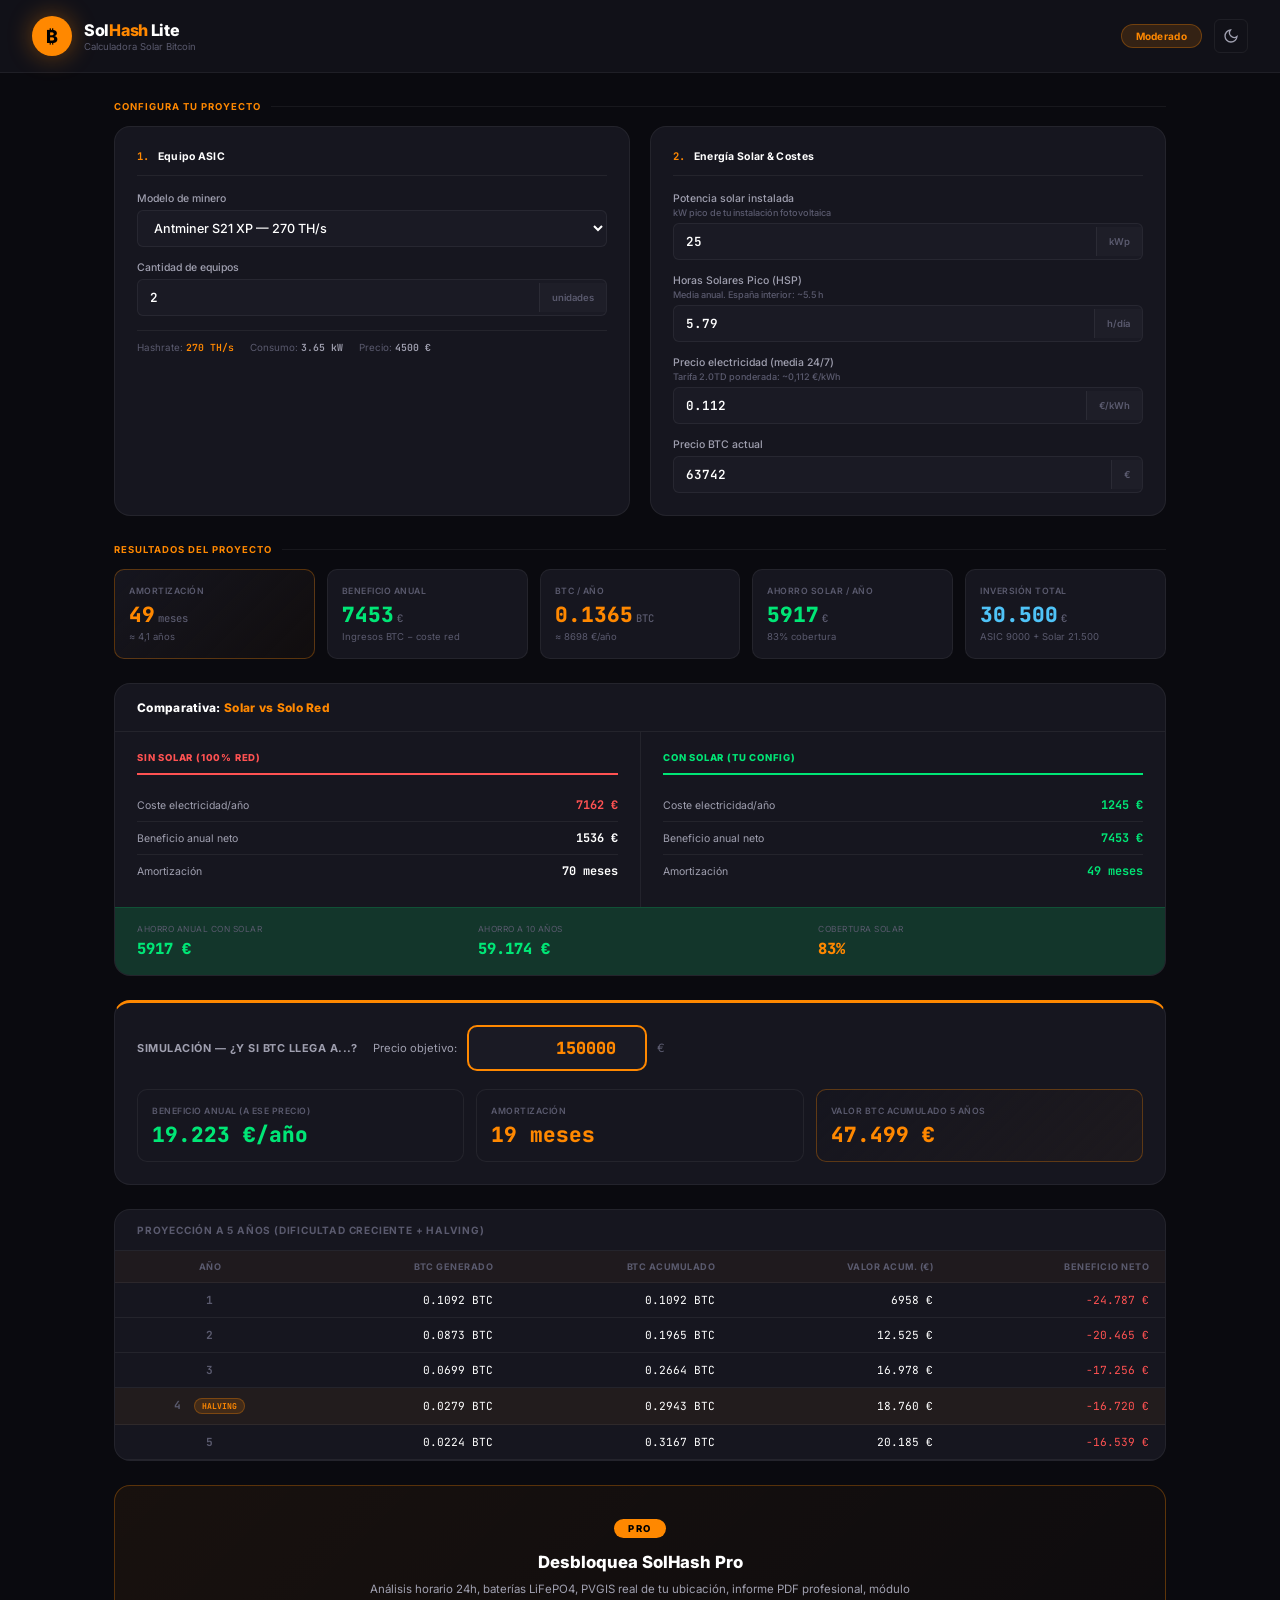
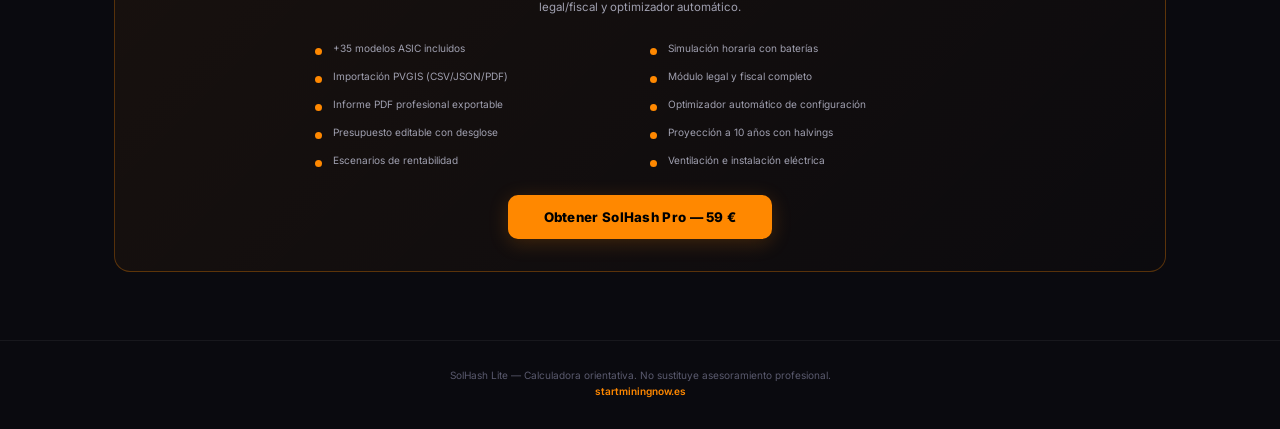
==== index.html @ 790512b9 "SolHash Lite — calculadora gratuita minería Bitcoin + solar 15 modelos ASIC, comparativa solar vs re" ====
<!DOCTYPE html>
<html lang="es" data-theme="dark">
<head>
  <meta charset="UTF-8">
  <meta name="viewport" content="width=device-width, initial-scale=1.0">
  <title>SolHash Lite — Calculadora Solar Minería Bitcoin</title>
  <link rel="preconnect" href="https://fonts.googleapis.com">
  <link rel="preconnect" href="https://fonts.gstatic.com" crossorigin>
  <link href="https://fonts.googleapis.com/css2?family=Inter:wght@300;400;500;600;700;800;900&family=JetBrains+Mono:wght@400;500;600;700&display=swap" rel="stylesheet">
  <style>
    :root {
      --bg-primary: #0a0a0f;
      --bg-secondary: #111118;
      --bg-card: #16161f;
      --bg-card-hover: #1c1c28;
      --bg-input: #1a1a24;
      --border: rgba(255, 255, 255, 0.06);
      --border-hover: rgba(255, 255, 255, 0.12);
      --border-orange: rgba(255, 136, 0, 0.3);
      --text-primary: #ffffff;
      --text-secondary: #a0a0b0;
      --text-muted: #5a5a6e;
      --orange: #ff8800;
      --orange-bright: #ffaa00;
      --orange-glow: rgba(255, 136, 0, 0.15);
      --orange-glow-strong: rgba(255, 136, 0, 0.35);
      --green: #00e676;
      --green-dim: #00c853;
      --green-glow: rgba(0, 230, 118, 0.15);
      --blue: #4fc3f7;
      --blue-glow: rgba(79, 195, 247, 0.15);
      --red: #ff5252;
      --red-glow: rgba(255, 82, 82, 0.15);
      --glass: rgba(22, 22, 31, 0.7);
      --glass-border: rgba(255, 255, 255, 0.08);
      --shadow-sm: 0 2px 8px rgba(0, 0, 0, 0.3);
      --shadow-md: 0 4px 16px rgba(0, 0, 0, 0.4);
      --shadow-orange: 0 4px 20px rgba(255, 136, 0, 0.2);
      --radius-sm: 6px;
      --radius-md: 10px;
      --radius-lg: 16px;
      --font-main: 'Inter', -apple-system, BlinkMacSystemFont, sans-serif;
      --font-mono: 'JetBrains Mono', monospace;
    }

    [data-theme="light"] {
      --bg-primary: #f5f5f8;
      --bg-secondary: #ffffff;
      --bg-card: #ffffff;
      --bg-card-hover: #f9f9fc;
      --bg-input: #f0f0f5;
      --border: rgba(0, 0, 0, 0.08);
      --border-hover: rgba(0, 0, 0, 0.15);
      --text-primary: #1a1a2e;
      --text-secondary: #555566;
      --text-muted: #999aaa;
      --glass: rgba(255, 255, 255, 0.8);
      --glass-border: rgba(0, 0, 0, 0.06);
      --shadow-sm: 0 2px 8px rgba(0, 0, 0, 0.06);
      --shadow-md: 0 4px 16px rgba(0, 0, 0, 0.08);
      --shadow-orange: 0 4px 20px rgba(255, 136, 0, 0.12);
    }

    *, *::before, *::after { box-sizing: border-box; margin: 0; padding: 0; }
    html { font-size: 14px; scroll-behavior: smooth; }
    body {
      font-family: var(--font-main);
      background: var(--bg-primary);
      color: var(--text-primary);
      -webkit-font-smoothing: antialiased;
      min-height: 100vh;
    }
    ::selection { background: var(--orange); color: #000; }
    ::-webkit-scrollbar { width: 6px; }
    ::-webkit-scrollbar-track { background: transparent; }
    ::-webkit-scrollbar-thumb { background: rgba(255,255,255,0.1); border-radius: 3px; }

    /* HEADER */
    header {
      background: var(--bg-secondary);
      border-bottom: 1px solid var(--border);
      padding: 16px 32px;
      display: flex; align-items: center; gap: 16px;
      position: sticky; top: 0; z-index: 100;
      backdrop-filter: blur(20px);
    }
    .logo-wrap { display: flex; align-items: center; gap: 12px; }
    .logo-icon {
      width: 40px; height: 40px; background: var(--orange);
      border-radius: 50%; display: flex; align-items: center; justify-content: center;
      font-size: 18px; font-weight: 800; color: #000;
      box-shadow: 0 0 24px rgba(255,136,0,0.4);
    }
    .logo-text { font-size: 1.15rem; font-weight: 800; letter-spacing: -0.3px; }
    .logo-text span { color: var(--orange); }
    .logo-sub { font-size: 0.68rem; color: var(--text-muted); margin-top: 1px; }
    .header-right { margin-left: auto; display: flex; align-items: center; gap: 12px; }
    .badge-status {
      padding: 5px 14px; border-radius: 20px;
      font-size: 0.72rem; font-weight: 700; letter-spacing: 0.3px;
      border: 1px solid;
    }
    .badge-status.rentable { background: var(--green-glow); color: var(--green); border-color: rgba(0,230,118,0.3); }
    .badge-status.moderado { background: var(--orange-glow); color: var(--orange); border-color: rgba(255,136,0,0.3); }
    .badge-status.no-rentable { background: var(--red-glow); color: var(--red); border-color: rgba(255,82,82,0.3); }
    .btn-theme {
      width: 34px; height: 34px; border-radius: var(--radius-sm);
      border: 1px solid var(--border); background: transparent;
      color: var(--text-secondary); cursor: pointer;
      display: flex; align-items: center; justify-content: center;
      font-size: 1rem; transition: all 0.15s;
    }
    .btn-theme:hover { border-color: var(--orange); color: var(--orange); }

    /* MAIN */
    main { max-width: 1100px; margin: 0 auto; padding: 28px 24px; }

    .section-label {
      font-size: 0.68rem; font-weight: 700; letter-spacing: 1px;
      text-transform: uppercase; color: var(--orange);
      margin-bottom: 14px; display: flex; align-items: center; gap: 10px;
    }
    .section-label::after { content:''; flex:1; height:1px; background: var(--border); }

    /* INPUTS GRID */
    .inputs-grid {
      display: grid; grid-template-columns: 1fr 1fr;
      gap: 20px; margin-bottom: 28px;
    }
    @media (max-width: 768px) { .inputs-grid { grid-template-columns: 1fr; } }

    .input-card {
      background: var(--bg-card); border: 1px solid var(--border);
      border-radius: var(--radius-lg); padding: 22px;
      transition: border-color 0.2s;
    }
    .input-card:hover { border-color: var(--border-hover); }
    .input-card h3 {
      font-size: 0.75rem; font-weight: 700; letter-spacing: 0.3px;
      color: var(--text-primary); margin-bottom: 16px; padding-bottom: 12px;
      border-bottom: 1px solid var(--border);
      display: flex; align-items: center; gap: 8px;
    }
    .input-card h3 .num { color: var(--orange); font-family: var(--font-mono); }

    .field { margin-bottom: 14px; }
    .field:last-child { margin-bottom: 0; }
    .field label { display: block; font-size: 0.75rem; color: var(--text-secondary); margin-bottom: 5px; font-weight: 500; }
    .field .hint { font-size: 0.65rem; color: var(--text-muted); display: block; margin-top: 2px; }

    .input-wrap {
      display: flex; align-items: center;
      background: var(--bg-input); border: 1px solid var(--border);
      border-radius: var(--radius-sm); overflow: hidden; transition: all 0.15s;
    }
    .input-wrap:focus-within { border-color: var(--orange); box-shadow: 0 0 0 2px rgba(255,136,0,0.12); }
    .input-wrap input, .input-wrap select {
      background: transparent; border: none; color: var(--text-primary);
      font-size: 0.9rem; font-weight: 600; font-family: var(--font-mono);
      padding: 9px 12px; flex: 1; min-width: 0; outline: none;
    }
    .input-wrap select { font-family: var(--font-main); font-weight: 500; cursor: pointer; }
    .input-wrap .unit {
      padding: 9px 12px; font-size: 0.68rem; color: var(--text-muted);
      background: rgba(255,255,255,0.02); border-left: 1px solid var(--border);
      font-weight: 600; white-space: nowrap;
    }

    .specs-row {
      display: flex; gap: 16px; margin-top: 10px; padding-top: 10px;
      border-top: 1px solid var(--border); flex-wrap: wrap;
    }
    .specs-row span { font-size: 0.7rem; color: var(--text-muted); }
    .specs-row strong { color: var(--text-secondary); font-family: var(--font-mono); font-weight: 600; }
    .specs-row strong.orange { color: var(--orange); }

    /* RESULTS GRID */
    .results-grid {
      display: grid; grid-template-columns: repeat(5, 1fr);
      gap: 12px; margin-bottom: 24px;
    }
    @media (max-width: 900px) { .results-grid { grid-template-columns: repeat(3, 1fr); } }
    @media (max-width: 600px) { .results-grid { grid-template-columns: repeat(2, 1fr); } }

    .kpi-card {
      background: var(--bg-card); border: 1px solid var(--border);
      border-radius: var(--radius-md); padding: 16px 14px;
      transition: border-color 0.15s;
    }
    .kpi-card:hover { border-color: var(--border-hover); }
    .kpi-card.highlight { border-color: var(--border-orange); background: linear-gradient(135deg, var(--bg-card), rgba(255,136,0,0.03)); }
    .kpi-label {
      font-size: 0.62rem; color: var(--text-muted); text-transform: uppercase;
      letter-spacing: 0.5px; margin-bottom: 8px; font-weight: 600;
    }
    .kpi-value { font-family: var(--font-mono); font-size: 1.5rem; font-weight: 800; line-height: 1; }
    .kpi-unit { font-size: 0.75rem; color: var(--text-muted); margin-left: 3px; font-weight: 500; }
    .kpi-sub { font-size: 0.68rem; color: var(--text-muted); margin-top: 6px; }

    /* COMPARE SECTION */
    .compare-section {
      background: var(--bg-card); border: 1px solid var(--border);
      border-radius: var(--radius-lg); overflow: hidden; margin-bottom: 24px;
    }
    .compare-header {
      padding: 16px 22px; border-bottom: 1px solid var(--border);
      display: flex; align-items: center; justify-content: space-between;
    }
    .compare-header h2 { font-size: 0.85rem; font-weight: 800; letter-spacing: 0.3px; }
    .compare-header h2 span { color: var(--orange); }
    .compare-cols { display: grid; grid-template-columns: 1fr 1fr; }
    @media (max-width: 640px) { .compare-cols { grid-template-columns: 1fr; } }
    .compare-col { padding: 20px 22px; }
    .compare-col + .compare-col { border-left: 1px solid var(--border); }
    @media (max-width: 640px) { .compare-col + .compare-col { border-left: none; border-top: 1px solid var(--border); } }
    .col-title {
      font-size: 0.68rem; font-weight: 800; text-transform: uppercase;
      letter-spacing: 0.8px; margin-bottom: 14px; padding-bottom: 10px;
      border-bottom: 2px solid;
    }
    .col-title.t-red { color: var(--red); border-color: var(--red); }
    .col-title.t-green { color: var(--green); border-color: var(--green); }
    .cmp-row {
      display: flex; justify-content: space-between; align-items: baseline;
      padding: 8px 0; border-bottom: 1px solid var(--border);
    }
    .cmp-row:last-child { border-bottom: none; }
    .cmp-label { font-size: 0.75rem; color: var(--text-secondary); }
    .cmp-val { font-family: var(--font-mono); font-size: 0.85rem; font-weight: 700; }
    .cmp-val.green { color: var(--green); }
    .cmp-val.red { color: var(--red); }
    .cmp-val.orange { color: var(--orange); }

    .compare-footer {
      background: var(--green-glow); border-top: 1px solid rgba(0,230,118,0.15);
      padding: 16px 22px;
      display: grid; grid-template-columns: repeat(3, 1fr); gap: 16px;
    }
    @media (max-width: 600px) { .compare-footer { grid-template-columns: 1fr; } }
    .save-item .save-label { font-size: 0.6rem; color: var(--text-muted); text-transform: uppercase; letter-spacing: 0.5px; margin-bottom: 4px; }
    .save-item .save-val { font-family: var(--font-mono); font-size: 1.1rem; font-weight: 800; }
    .save-item .save-val.green { color: var(--green); }
    .save-item .save-val.orange { color: var(--orange); }

    /* SIMULATION */
    .sim-section {
      background: var(--bg-card); border: 1px solid var(--border);
      border-top: 3px solid var(--orange);
      border-radius: var(--radius-lg); padding: 22px; margin-bottom: 24px;
    }
    .sim-header {
      display: flex; align-items: center; gap: 16px; margin-bottom: 18px; flex-wrap: wrap;
    }
    .sim-header h3 { font-size: 0.78rem; font-weight: 700; text-transform: uppercase; letter-spacing: 0.5px; color: var(--text-secondary); }
    .sim-input-wrap { display: flex; align-items: center; gap: 10px; }
    .sim-input-wrap label { font-size: 0.8rem; color: var(--text-secondary); }
    .sim-big-input {
      background: var(--bg-input); border: 2px solid var(--orange);
      border-radius: var(--radius-md); color: var(--orange);
      font-family: var(--font-mono); font-size: 1.2rem; font-weight: 800;
      padding: 10px 14px; width: 180px; outline: none; text-align: right;
    }
    .sim-big-input:focus { box-shadow: 0 0 0 3px rgba(255,136,0,0.2); }
    .sim-results {
      display: grid; grid-template-columns: repeat(3, 1fr); gap: 12px;
    }
    @media (max-width: 640px) { .sim-results { grid-template-columns: 1fr; } }

    /* TABLE */
    .table-section {
      background: var(--bg-card); border: 1px solid var(--border);
      border-radius: var(--radius-lg); overflow: hidden; margin-bottom: 24px;
    }
    .table-header {
      padding: 14px 22px; border-bottom: 1px solid var(--border);
      font-size: 0.72rem; font-weight: 700; text-transform: uppercase;
      letter-spacing: 0.8px; color: var(--text-muted);
    }
    .table-scroll { overflow-x: auto; }
    table { width: 100%; border-collapse: collapse; }
    thead tr { background: rgba(255,136,0,0.04); }
    thead th {
      padding: 10px 16px; text-align: right; font-weight: 700;
      font-size: 0.65rem; text-transform: uppercase; letter-spacing: 0.5px;
      color: var(--text-muted); border-bottom: 1px solid var(--border);
    }
    thead th:first-child { text-align: center; }
    tbody tr { border-bottom: 1px solid var(--border); transition: background 0.1s; }
    tbody tr:hover { background: var(--bg-card-hover); }
    tbody tr.halving-row { background: rgba(255,136,0,0.05) !important; }
    tbody td {
      padding: 10px 16px; text-align: right;
      font-family: var(--font-mono); font-size: 0.8rem;
    }
    tbody td:first-child { text-align: center; color: var(--text-muted); font-weight: 700; }
    .pos { color: var(--green); font-weight: 700; }
    .neg { color: var(--red); }
    .halving-badge {
      display: inline-block; background: var(--orange-glow); color: var(--orange);
      border: 1px solid rgba(255,136,0,0.3); border-radius: 10px;
      font-size: 0.58rem; font-weight: 700; padding: 2px 7px; margin-left: 6px;
    }

    /* PRO UPSELL */
    .pro-section {
      background: linear-gradient(135deg, rgba(255,136,0,0.06) 0%, rgba(255,136,0,0.01) 100%);
      border: 1px solid var(--border-orange);
      border-radius: var(--radius-lg); padding: 32px; margin-bottom: 24px;
      text-align: center;
    }
    .pro-badge {
      display: inline-block; background: var(--orange); color: #000;
      font-size: 0.68rem; font-weight: 800; padding: 4px 14px;
      border-radius: 20px; margin-bottom: 14px; letter-spacing: 1.5px;
    }
    .pro-section h3 { font-size: 1.2rem; font-weight: 800; margin-bottom: 8px; }
    .pro-section > p { font-size: 0.82rem; color: var(--text-secondary); max-width: 550px; margin: 0 auto 20px; line-height: 1.6; }
    .pro-features {
      list-style: none; display: grid;
      grid-template-columns: repeat(auto-fill, minmax(220px, 1fr));
      gap: 6px 20px; text-align: left; margin: 0 auto 24px;
      max-width: 650px;
    }
    .pro-features li {
      font-size: 0.72rem; color: var(--text-secondary); padding: 5px 0 5px 18px;
      position: relative;
    }
    .pro-features li::before {
      content: ''; position: absolute; left: 0; top: 11px;
      width: 7px; height: 7px; border-radius: 50%; background: var(--orange);
    }
    .btn-pro {
      display: inline-block; background: var(--orange); color: #000;
      font-weight: 800; font-size: 0.95rem; padding: 14px 36px;
      border-radius: var(--radius-md); border: none; cursor: pointer;
      text-decoration: none; transition: all 0.15s;
      box-shadow: var(--shadow-orange); letter-spacing: 0.3px;
    }
    .btn-pro:hover { background: var(--orange-bright); transform: translateY(-2px); box-shadow: 0 8px 30px rgba(255,136,0,0.3); }

    /* FOOTER */
    footer {
      text-align: center; padding: 28px; color: var(--text-muted);
      border-top: 1px solid var(--border); margin-top: 16px;
    }
    footer p { font-size: 0.72rem; margin-bottom: 4px; }
    footer a { color: var(--orange); text-decoration: none; font-weight: 600; }
    footer a:hover { text-decoration: underline; }

    @media (max-width: 600px) {
      header { padding: 12px 16px; }
      main { padding: 20px 14px; }
      .results-grid { grid-template-columns: 1fr 1fr; }
      .sim-results { grid-template-columns: 1fr; }
      .compare-footer { grid-template-columns: 1fr; }
    }
  </style>
</head>
<body>

<header>
  <div class="logo-wrap">
    <div class="logo-icon">&#8383;</div>
    <div>
      <div class="logo-text">Sol<span>Hash</span> Lite</div>
      <div class="logo-sub">Calculadora Solar Bitcoin</div>
    </div>
  </div>
  <div class="header-right">
    <span class="badge-status rentable" id="statusBadge">Rentable</span>
    <button class="btn-theme" id="themeBtn" onclick="toggleTheme()" title="Cambiar tema">
      <svg width="16" height="16" viewBox="0 0 24 24" fill="none" stroke="currentColor" stroke-width="2"><path d="M21 12.79A9 9 0 1 1 11.21 3 7 7 0 0 0 21 12.79z"/></svg>
    </button>
  </div>
</header>

<main>

  <p class="section-label">Configura tu proyecto</p>
  <div class="inputs-grid">

    <div class="input-card">
      <h3><span class="num">1.</span> Equipo ASIC</h3>
      <div class="field">
        <label>Modelo de minero</label>
        <div class="input-wrap">
          <select id="minerSelect">
            <optgroup label="Alta gama (2025-2026)">
              <option value="s21xp" selected>Antminer S21 XP — 270 TH/s</option>
              <option value="m66s">Whatsminer M66S — 298 TH/s</option>
              <option value="s21pro">Antminer S21 Pro — 234 TH/s</option>
              <option value="s21">Antminer S21 — 200 TH/s</option>
              <option value="t21">Antminer T21 — 190 TH/s</option>
            </optgroup>
            <optgroup label="Gama media">
              <option value="m60s">Whatsminer M60S — 186 TH/s</option>
              <option value="a1566">Avalon A1566 — 185 TH/s</option>
              <option value="a1466">Avalon A1466 — 150 TH/s</option>
              <option value="s19xp">Antminer S19 XP — 140 TH/s</option>
              <option value="m50splus">Whatsminer M50S+ — 126 TH/s</option>
              <option value="s19kpro">Antminer S19k Pro — 120 TH/s</option>
            </optgroup>
            <optgroup label="Gama econ&oacute;mica">
              <option value="m30spp">Whatsminer M30S++ — 112 TH/s</option>
              <option value="s19pro">Antminer S19 Pro — 110 TH/s</option>
              <option value="s19">Antminer S19 — 95 TH/s</option>
              <option value="t19">Antminer T19 — 84 TH/s</option>
            </optgroup>
          </select>
        </div>
      </div>
      <div class="field">
        <label>Cantidad de equipos</label>
        <div class="input-wrap">
          <input type="number" id="minerQty" value="2" min="1" max="100" step="1">
          <span class="unit">unidades</span>
        </div>
      </div>
      <div class="specs-row">
        <span>Hashrate: <strong class="orange" id="specHash">270 TH/s</strong></span>
        <span>Consumo: <strong id="specPower">3.65 kW</strong></span>
        <span>Precio: <strong id="specPrice">4.500 &euro;</strong></span>
      </div>
    </div>

    <div class="input-card">
      <h3><span class="num">2.</span> Energ&iacute;a Solar &amp; Costes</h3>
      <div class="field">
        <label>Potencia solar instalada
          <span class="hint">kW pico de tu instalaci&oacute;n fotovoltaica</span>
        </label>
        <div class="input-wrap">
          <input type="number" id="solarKwp" value="25" min="0" max="500" step="1">
          <span class="unit">kWp</span>
        </div>
      </div>
      <div class="field">
        <label>Horas Solares Pico (HSP)
          <span class="hint">Media anual. Espa&ntilde;a interior: ~5.5 h</span>
        </label>
        <div class="input-wrap">
          <input type="number" id="hsp" value="5.79" min="1" max="10" step="0.01">
          <span class="unit">h/d&iacute;a</span>
        </div>
      </div>
      <div class="field">
        <label>Precio electricidad (media 24/7)
          <span class="hint">Tarifa 2.0TD ponderada: ~0,112 &euro;/kWh</span>
        </label>
        <div class="input-wrap">
          <input type="number" id="electricityPrice" value="0.112" min="0" max="1" step="0.001">
          <span class="unit">&euro;/kWh</span>
        </div>
      </div>
      <div class="field">
        <label>Precio BTC actual</label>
        <div class="input-wrap">
          <input type="number" id="btcPrice" value="63742" min="1000" step="100">
          <span class="unit">&euro;</span>
        </div>
      </div>
    </div>

  </div>

  <!-- RESULTS -->
  <p class="section-label">Resultados del proyecto</p>
  <div class="results-grid">
    <div class="kpi-card highlight">
      <div class="kpi-label">Amortizaci&oacute;n</div>
      <div class="kpi-value" style="color:var(--orange)"><span id="r-roi">--</span><span class="kpi-unit">meses</span></div>
      <div class="kpi-sub" id="r-roi-sub"></div>
    </div>
    <div class="kpi-card">
      <div class="kpi-label">Beneficio anual</div>
      <div class="kpi-value" id="r-profit-wrap"><span id="r-profit">--</span><span class="kpi-unit">&euro;</span></div>
      <div class="kpi-sub" id="r-profit-sub"></div>
    </div>
    <div class="kpi-card">
      <div class="kpi-label">BTC / a&ntilde;o</div>
      <div class="kpi-value" style="color:var(--orange)"><span id="r-btc">--</span><span class="kpi-unit">BTC</span></div>
      <div class="kpi-sub" id="r-btc-sub"></div>
    </div>
    <div class="kpi-card">
      <div class="kpi-label">Ahorro solar / a&ntilde;o</div>
      <div class="kpi-value" style="color:var(--green)"><span id="r-savings">--</span><span class="kpi-unit">&euro;</span></div>
      <div class="kpi-sub" id="r-savings-sub"></div>
    </div>
    <div class="kpi-card">
      <div class="kpi-label">Inversi&oacute;n total</div>
      <div class="kpi-value" style="color:var(--blue)"><span id="r-invest">--</span><span class="kpi-unit">&euro;</span></div>
      <div class="kpi-sub" id="r-invest-sub"></div>
    </div>
  </div>

  <!-- COMPARE -->
  <div class="compare-section">
    <div class="compare-header">
      <h2>Comparativa: <span>Solar vs Solo Red</span></h2>
    </div>
    <div class="compare-cols">
      <div class="compare-col">
        <div class="col-title t-red">Sin solar (100% red)</div>
        <div class="cmp-row"><span class="cmp-label">Coste electricidad/a&ntilde;o</span><span class="cmp-val red" id="cmp-grid-cost">--</span></div>
        <div class="cmp-row"><span class="cmp-label">Beneficio anual neto</span><span class="cmp-val" id="cmp-grid-profit">--</span></div>
        <div class="cmp-row"><span class="cmp-label">Amortizaci&oacute;n</span><span class="cmp-val" id="cmp-grid-roi">--</span></div>
      </div>
      <div class="compare-col">
        <div class="col-title t-green">Con solar (tu config)</div>
        <div class="cmp-row"><span class="cmp-label">Coste electricidad/a&ntilde;o</span><span class="cmp-val green" id="cmp-solar-cost">--</span></div>
        <div class="cmp-row"><span class="cmp-label">Beneficio anual neto</span><span class="cmp-val green" id="cmp-solar-profit">--</span></div>
        <div class="cmp-row"><span class="cmp-label">Amortizaci&oacute;n</span><span class="cmp-val green" id="cmp-solar-roi">--</span></div>
      </div>
    </div>
    <div class="compare-footer">
      <div class="save-item"><div class="save-label">Ahorro anual con solar</div><div class="save-val green" id="cmp-save-year">--</div></div>
      <div class="save-item"><div class="save-label">Ahorro a 10 a&ntilde;os</div><div class="save-val green" id="cmp-save-10y">--</div></div>
      <div class="save-item"><div class="save-label">Cobertura solar</div><div class="save-val orange" id="cmp-coverage">--</div></div>
    </div>
  </div>

  <!-- SIMULATION -->
  <div class="sim-section">
    <div class="sim-header">
      <h3>Simulaci&oacute;n &mdash; &iquest;Y si BTC llega a...?</h3>
      <div class="sim-input-wrap">
        <label>Precio objetivo:</label>
        <input type="number" class="sim-big-input" id="simPrice" value="150000" min="10000" step="5000">
        <span style="color:var(--text-muted); font-size:0.82rem;">&euro;</span>
      </div>
    </div>
    <div class="sim-results">
      <div class="kpi-card">
        <div class="kpi-label">Beneficio anual (a ese precio)</div>
        <div class="kpi-value" style="color:var(--green)"><span id="sim-profit">--</span></div>
      </div>
      <div class="kpi-card">
        <div class="kpi-label">Amortizaci&oacute;n</div>
        <div class="kpi-value" style="color:var(--orange)"><span id="sim-roi">--</span></div>
      </div>
      <div class="kpi-card highlight">
        <div class="kpi-label">Valor BTC acumulado 5 a&ntilde;os</div>
        <div class="kpi-value" style="color:var(--orange)"><span id="sim-5y">--</span></div>
      </div>
    </div>
  </div>

  <!-- TABLE -->
  <div class="table-section">
    <div class="table-header">Proyecci&oacute;n a 5 a&ntilde;os (dificultad creciente + halving)</div>
    <div class="table-scroll">
      <table>
        <thead><tr><th>A&ntilde;o</th><th>BTC generado</th><th>BTC acumulado</th><th>Valor acum. (&euro;)</th><th>Beneficio neto</th></tr></thead>
        <tbody id="projTable"></tbody>
      </table>
    </div>
  </div>

  <!-- PRO UPSELL -->
  <div class="pro-section">
    <span class="pro-badge">PRO</span>
    <h3>Desbloquea SolHash Pro</h3>
    <p>An&aacute;lisis horario 24h, bater&iacute;as LiFePO4, PVGIS real de tu ubicaci&oacute;n, informe PDF profesional, m&oacute;dulo legal/fiscal y optimizador autom&aacute;tico.</p>
    <ul class="pro-features">
      <li>+35 modelos ASIC incluidos</li>
      <li>Simulaci&oacute;n horaria con bater&iacute;as</li>
      <li>Importaci&oacute;n PVGIS (CSV/JSON/PDF)</li>
      <li>M&oacute;dulo legal y fiscal completo</li>
      <li>Informe PDF profesional exportable</li>
      <li>Optimizador autom&aacute;tico de configuraci&oacute;n</li>
      <li>Presupuesto editable con desglose</li>
      <li>Proyecci&oacute;n a 10 a&ntilde;os con halvings</li>
      <li>Escenarios de rentabilidad</li>
      <li>Ventilaci&oacute;n e instalaci&oacute;n el&eacute;ctrica</li>
    </ul>
    <a href="https://www.startminingnow.es/solhash" class="btn-pro">Obtener SolHash Pro &mdash; 59 &euro;</a>
  </div>

</main>

<footer>
  <p>SolHash Lite &mdash; Calculadora orientativa. No sustituye asesoramiento profesional.</p>
  <p><a href="https://www.startminingnow.es" target="_blank" rel="noopener">startminingnow.es</a></p>
</footer>

<script>
(function() {
  'use strict';

  var MINERS = {
    s21xp:{name:'Antminer S21 XP',hashrate:270,powerKW:3.65,price:4500},
    m66s:{name:'Whatsminer M66S',hashrate:298,powerKW:3.57,price:5200},
    s21pro:{name:'Antminer S21 Pro',hashrate:234,powerKW:3.53,price:3800},
    s21:{name:'Antminer S21',hashrate:200,powerKW:3.55,price:3200},
    t21:{name:'Antminer T21',hashrate:190,powerKW:3.61,price:2600},
    m60s:{name:'Whatsminer M60S',hashrate:186,powerKW:3.44,price:2800},
    a1566:{name:'Avalon A1566',hashrate:185,powerKW:3.40,price:2700},
    a1466:{name:'Avalon A1466',hashrate:150,powerKW:3.15,price:2100},
    s19xp:{name:'Antminer S19 XP',hashrate:140,powerKW:3.01,price:1800},
    m50splus:{name:'Whatsminer M50S+',hashrate:126,powerKW:2.79,price:1800},
    s19kpro:{name:'Antminer S19k Pro',hashrate:120,powerKW:2.76,price:1400},
    m30spp:{name:'Whatsminer M30S++',hashrate:112,powerKW:3.47,price:1000},
    s19pro:{name:'Antminer S19 Pro',hashrate:110,powerKW:3.25,price:1500},
    s19:{name:'Antminer S19',hashrate:95,powerKW:3.25,price:900},
    t19:{name:'Antminer T19',hashrate:84,powerKW:3.15,price:700}
  };

  var NETWORK_HASHRATE_EH = 650;
  var BLOCK_REWARD = 3.125;
  var BLOCKS_PER_DAY = 144;
  var DIFFICULTY_GROWTH_YEAR = 0.25;
  var HALVING_INTERVAL_YEARS = 4;
  var SOLAR_COST_PER_KWP = 860;

  function getInputs() {
    var key = document.getElementById('minerSelect').value;
    return {
      miner: MINERS[key], key: key,
      qty: parseInt(document.getElementById('minerQty').value) || 1,
      solarKWp: parseFloat(document.getElementById('solarKwp').value) || 0,
      hsp: parseFloat(document.getElementById('hsp').value) || 5.79,
      elecPrice: parseFloat(document.getElementById('electricityPrice').value) || 0.112,
      btcPrice: parseFloat(document.getElementById('btcPrice').value) || 63742
    };
  }

  function calculate(inp) {
    var m = inp.miner, qty = inp.qty;
    var totalPowerKW = m.powerKW * qty;
    var consumptionDayKWh = totalPowerKW * 24;
    var consumptionYearKWh = consumptionDayKWh * 365;
    var solarDayKWh = inp.solarKWp * inp.hsp;
    var solarCoverage = consumptionDayKWh > 0 ? Math.min(solarDayKWh / consumptionDayKWh, 1) : 0;
    var gridDayKWh = consumptionDayKWh * (1 - solarCoverage);
    var gridYearKWh = gridDayKWh * 365;
    var gridCostYear = gridYearKWh * inp.elecPrice;
    var fullGridCostYear = consumptionYearKWh * inp.elecPrice;
    var energySavings = fullGridCostYear - gridCostYear;

    var totalHashTH = m.hashrate * qty;
    var dailyBTC = (totalHashTH * 1e12) / (NETWORK_HASHRATE_EH * 1e18) * BLOCK_REWARD * BLOCKS_PER_DAY;
    var yearlyBTC = dailyBTC * 365;
    var yearlyBTCeur = yearlyBTC * inp.btcPrice;
    var yearlyProfit = yearlyBTCeur - gridCostYear;

    var minersCost = m.price * qty;
    var solarCost = inp.solarKWp * SOLAR_COST_PER_KWP;
    var totalInvestment = minersCost + solarCost;
    var roiMonths = yearlyProfit > 0 ? (totalInvestment / yearlyProfit) * 12 : 999;

    var projection = [], accBTC = 0, currentReward = BLOCK_REWARD, currentDifficulty = 1;
    for (var y = 1; y <= 5; y++) {
      if (y % HALVING_INTERVAL_YEARS === 0) currentReward /= 2;
      currentDifficulty *= (1 + DIFFICULTY_GROWTH_YEAR);
      var adjBTC = (yearlyBTC / currentDifficulty) * (currentReward / BLOCK_REWARD);
      accBTC += adjBTC;
      var valEur = accBTC * inp.btcPrice;
      var totalCosts = totalInvestment + gridCostYear * y;
      projection.push({year:y, btc:adjBTC, accBTC:accBTC, valEur:valEur, net:valEur-totalCosts, halving:y%HALVING_INTERVAL_YEARS===0});
    }

    return {
      totalPowerKW:totalPowerKW, consumptionYearKWh:consumptionYearKWh,
      solarCoverage:solarCoverage*100, gridCostYear:gridCostYear,
      fullGridCostYear:fullGridCostYear, energySavings:energySavings,
      yearlyBTC:yearlyBTC, yearlyBTCeur:yearlyBTCeur, yearlyProfit:yearlyProfit,
      minersCost:minersCost, solarCost:solarCost, totalInvestment:totalInvestment,
      roiMonths:roiMonths, projection:projection, accBTC5y:accBTC
    };
  }

  function recalculate() {
    var inp = getInputs();
    var r = calculate(inp);

    var badge = document.getElementById('statusBadge');
    if (r.roiMonths < 36) { badge.textContent='Rentable'; badge.className='badge-status rentable'; }
    else if (r.roiMonths < 60) { badge.textContent='Moderado'; badge.className='badge-status moderado'; }
    else { badge.textContent='No rentable'; badge.className='badge-status no-rentable'; }

    setText('r-roi', r.roiMonths < 999 ? fmt(r.roiMonths,0) : '--');
    setText('r-roi-sub', r.roiMonths < 999 ? '≈ '+fmt(r.roiMonths/12,1)+' años' : 'Beneficio insuficiente');
    setText('r-profit', fmtInt(r.yearlyProfit));
    setColor('r-profit-wrap', r.yearlyProfit >= 0 ? 'var(--green)' : 'var(--red)');
    setText('r-profit-sub', 'Ingresos BTC − coste red');
    setText('r-btc', r.yearlyBTC.toFixed(4));
    setText('r-btc-sub', '≈ '+fmtInt(r.yearlyBTCeur)+' €/año');
    setText('r-savings', fmtInt(r.energySavings));
    setText('r-savings-sub', fmt(r.solarCoverage,0)+'% cobertura');
    setText('r-invest', fmtInt(r.totalInvestment));
    setText('r-invest-sub', 'ASIC '+fmtInt(r.minersCost)+' + Solar '+fmtInt(r.solarCost));

    var gridOnlyProfit = r.yearlyBTCeur - r.fullGridCostYear;
    var gridOnlyRoi = gridOnlyProfit > 0 ? (r.minersCost/gridOnlyProfit)*12 : 999;
    setText('cmp-grid-cost', fmtInt(r.fullGridCostYear)+' €');
    setText('cmp-grid-profit', fmtInt(gridOnlyProfit)+' €');
    setColor('cmp-grid-profit', gridOnlyProfit >= 0 ? 'var(--text-primary)' : 'var(--red)');
    setText('cmp-grid-roi', gridOnlyRoi<999 ? fmt(gridOnlyRoi,0)+' meses' : 'N/A');
    setText('cmp-solar-cost', fmtInt(r.gridCostYear)+' €');
    setText('cmp-solar-profit', fmtInt(r.yearlyProfit)+' €');
    setColor('cmp-solar-profit', r.yearlyProfit >= 0 ? 'var(--green)' : 'var(--red)');
    setText('cmp-solar-roi', r.roiMonths<999 ? fmt(r.roiMonths,0)+' meses' : 'N/A');
    setText('cmp-save-year', fmtInt(r.energySavings)+' €');
    setText('cmp-save-10y', fmtInt(r.energySavings*10)+' €');
    setText('cmp-coverage', fmt(r.solarCoverage,0)+'%');

    var tbody = document.getElementById('projTable'), html='';
    for (var i=0; i<r.projection.length; i++) {
      var p = r.projection[i];
      html += '<tr'+(p.halving?' class="halving-row"':'')+'>';
      html += '<td>'+p.year+(p.halving?' <span class="halving-badge">HALVING</span>':'')+'</td>';
      html += '<td>'+p.btc.toFixed(4)+' BTC</td>';
      html += '<td>'+p.accBTC.toFixed(4)+' BTC</td>';
      html += '<td>'+fmtInt(p.valEur)+' €</td>';
      html += '<td class="'+(p.net>=0?'pos':'neg')+'">'+fmtInt(p.net)+' €</td>';
      html += '</tr>';
    }
    tbody.innerHTML = html;

    updateSim(inp, r);
    setText('specHash', inp.miner.hashrate+' TH/s');
    setText('specPower', inp.miner.powerKW+' kW');
    setText('specPrice', fmtInt(inp.miner.price)+' €');
  }

  function updateSim(inp, r) {
    var simPrice = parseFloat(document.getElementById('simPrice').value) || inp.btcPrice;
    var simBTCeur = r.yearlyBTC * simPrice;
    var simProfit = simBTCeur - r.gridCostYear;
    var simRoi = simProfit > 0 ? (r.totalInvestment/simProfit)*12 : 999;
    setText('sim-profit', fmtInt(simProfit)+' €/año');
    setColor('sim-profit', simProfit >= 0 ? 'var(--green)' : 'var(--red)');
    setText('sim-roi', simRoi<999 ? fmt(simRoi,0)+' meses' : 'N/A');
    setText('sim-5y', fmtInt(r.accBTC5y*simPrice)+' €');
  }

  function setText(id,v){var el=document.getElementById(id);if(el)el.innerHTML=v;}
  function setColor(id,c){var el=document.getElementById(id);if(el)el.style.color=c;}
  function fmtInt(n){return Math.round(n).toLocaleString('es-ES');}
  function fmt(n,d){return n.toFixed(d).replace('.',',');}

  document.addEventListener('DOMContentLoaded', function() {
    var inputs = document.querySelectorAll('input, select');
    for(var i=0;i<inputs.length;i++){inputs[i].addEventListener('input',recalculate);inputs[i].addEventListener('change',recalculate);}
    recalculate();
  });

  window.toggleTheme = function() {
    var html = document.documentElement;
    html.setAttribute('data-theme', html.getAttribute('data-theme')==='dark'?'light':'dark');
  };
})();
</script>

</body>
</html>
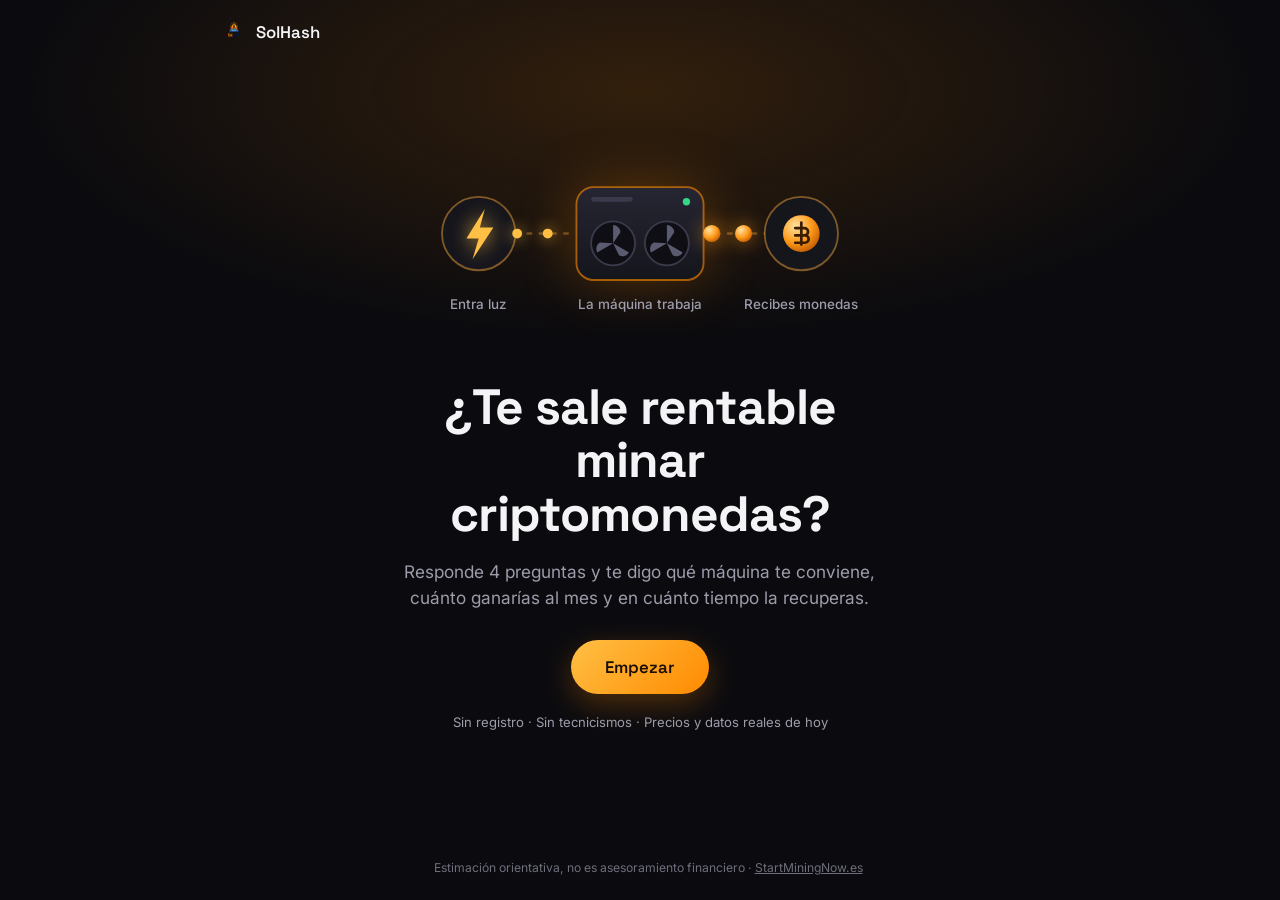
==== commit 4eee840b: "Nueva SolHash Lite guiada (4 preguntas) generada desde SolHash Pro /simple/ - index.html: interfaz g" ====
--- a/index.html
+++ b/index.html
@@ -1,756 +1,180 @@
-<!DOCTYPE html>
-<html lang="es" data-theme="dark">
+<!doctype html>
+<html lang="es">
 <head>
-  <meta charset="UTF-8">
-  <meta name="viewport" content="width=device-width, initial-scale=1.0">
-  <title>SolHash Lite — Calculadora Solar Minería Bitcoin</title>
-  <link rel="preconnect" href="https://fonts.googleapis.com">
-  <link rel="preconnect" href="https://fonts.gstatic.com" crossorigin>
-  <link href="https://fonts.googleapis.com/css2?family=Inter:wght@300;400;500;600;700;800;900&family=JetBrains+Mono:wght@400;500;600;700&display=swap" rel="stylesheet">
-  <style>
-    :root {
-      --bg-primary: #0a0a0f;
-      --bg-secondary: #111118;
-      --bg-card: #16161f;
-      --bg-card-hover: #1c1c28;
-      --bg-input: #1a1a24;
-      --border: rgba(255, 255, 255, 0.06);
-      --border-hover: rgba(255, 255, 255, 0.12);
-      --border-orange: rgba(255, 136, 0, 0.3);
-      --text-primary: #ffffff;
-      --text-secondary: #a0a0b0;
-      --text-muted: #5a5a6e;
-      --orange: #ff8800;
-      --orange-bright: #ffaa00;
-      --orange-glow: rgba(255, 136, 0, 0.15);
-      --orange-glow-strong: rgba(255, 136, 0, 0.35);
-      --green: #00e676;
-      --green-dim: #00c853;
-      --green-glow: rgba(0, 230, 118, 0.15);
-      --blue: #4fc3f7;
-      --blue-glow: rgba(79, 195, 247, 0.15);
-      --red: #ff5252;
-      --red-glow: rgba(255, 82, 82, 0.15);
-      --glass: rgba(22, 22, 31, 0.7);
-      --glass-border: rgba(255, 255, 255, 0.08);
-      --shadow-sm: 0 2px 8px rgba(0, 0, 0, 0.3);
-      --shadow-md: 0 4px 16px rgba(0, 0, 0, 0.4);
-      --shadow-orange: 0 4px 20px rgba(255, 136, 0, 0.2);
-      --radius-sm: 6px;
-      --radius-md: 10px;
-      --radius-lg: 16px;
-      --font-main: 'Inter', -apple-system, BlinkMacSystemFont, sans-serif;
-      --font-mono: 'JetBrains Mono', monospace;
-    }
-
-    [data-theme="light"] {
-      --bg-primary: #f5f5f8;
-      --bg-secondary: #ffffff;
-      --bg-card: #ffffff;
-      --bg-card-hover: #f9f9fc;
-      --bg-input: #f0f0f5;
-      --border: rgba(0, 0, 0, 0.08);
-      --border-hover: rgba(0, 0, 0, 0.15);
-      --text-primary: #1a1a2e;
-      --text-secondary: #555566;
-      --text-muted: #999aaa;
-      --glass: rgba(255, 255, 255, 0.8);
-      --glass-border: rgba(0, 0, 0, 0.06);
-      --shadow-sm: 0 2px 8px rgba(0, 0, 0, 0.06);
-      --shadow-md: 0 4px 16px rgba(0, 0, 0, 0.08);
-      --shadow-orange: 0 4px 20px rgba(255, 136, 0, 0.12);
-    }
-
-    *, *::before, *::after { box-sizing: border-box; margin: 0; padding: 0; }
-    html { font-size: 14px; scroll-behavior: smooth; }
-    body {
-      font-family: var(--font-main);
-      background: var(--bg-primary);
-      color: var(--text-primary);
-      -webkit-font-smoothing: antialiased;
-      min-height: 100vh;
-    }
-    ::selection { background: var(--orange); color: #000; }
-    ::-webkit-scrollbar { width: 6px; }
-    ::-webkit-scrollbar-track { background: transparent; }
-    ::-webkit-scrollbar-thumb { background: rgba(255,255,255,0.1); border-radius: 3px; }
-
-    /* HEADER */
-    header {
-      background: var(--bg-secondary);
-      border-bottom: 1px solid var(--border);
-      padding: 16px 32px;
-      display: flex; align-items: center; gap: 16px;
-      position: sticky; top: 0; z-index: 100;
-      backdrop-filter: blur(20px);
-    }
-    .logo-wrap { display: flex; align-items: center; gap: 12px; }
-    .logo-icon {
-      width: 40px; height: 40px; background: var(--orange);
-      border-radius: 50%; display: flex; align-items: center; justify-content: center;
-      font-size: 18px; font-weight: 800; color: #000;
-      box-shadow: 0 0 24px rgba(255,136,0,0.4);
-    }
-    .logo-text { font-size: 1.15rem; font-weight: 800; letter-spacing: -0.3px; }
-    .logo-text span { color: var(--orange); }
-    .logo-sub { font-size: 0.68rem; color: var(--text-muted); margin-top: 1px; }
-    .header-right { margin-left: auto; display: flex; align-items: center; gap: 12px; }
-    .badge-status {
-      padding: 5px 14px; border-radius: 20px;
-      font-size: 0.72rem; font-weight: 700; letter-spacing: 0.3px;
-      border: 1px solid;
-    }
-    .badge-status.rentable { background: var(--green-glow); color: var(--green); border-color: rgba(0,230,118,0.3); }
-    .badge-status.moderado { background: var(--orange-glow); color: var(--orange); border-color: rgba(255,136,0,0.3); }
-    .badge-status.no-rentable { background: var(--red-glow); color: var(--red); border-color: rgba(255,82,82,0.3); }
-    .btn-theme {
-      width: 34px; height: 34px; border-radius: var(--radius-sm);
-      border: 1px solid var(--border); background: transparent;
-      color: var(--text-secondary); cursor: pointer;
-      display: flex; align-items: center; justify-content: center;
-      font-size: 1rem; transition: all 0.15s;
-    }
-    .btn-theme:hover { border-color: var(--orange); color: var(--orange); }
-
-    /* MAIN */
-    main { max-width: 1100px; margin: 0 auto; padding: 28px 24px; }
-
-    .section-label {
-      font-size: 0.68rem; font-weight: 700; letter-spacing: 1px;
-      text-transform: uppercase; color: var(--orange);
-      margin-bottom: 14px; display: flex; align-items: center; gap: 10px;
-    }
-    .section-label::after { content:''; flex:1; height:1px; background: var(--border); }
-
-    /* INPUTS GRID */
-    .inputs-grid {
-      display: grid; grid-template-columns: 1fr 1fr;
-      gap: 20px; margin-bottom: 28px;
-    }
-    @media (max-width: 768px) { .inputs-grid { grid-template-columns: 1fr; } }
-
-    .input-card {
-      background: var(--bg-card); border: 1px solid var(--border);
-      border-radius: var(--radius-lg); padding: 22px;
-      transition: border-color 0.2s;
-    }
-    .input-card:hover { border-color: var(--border-hover); }
-    .input-card h3 {
-      font-size: 0.75rem; font-weight: 700; letter-spacing: 0.3px;
-      color: var(--text-primary); margin-bottom: 16px; padding-bottom: 12px;
-      border-bottom: 1px solid var(--border);
-      display: flex; align-items: center; gap: 8px;
-    }
-    .input-card h3 .num { color: var(--orange); font-family: var(--font-mono); }
-
-    .field { margin-bottom: 14px; }
-    .field:last-child { margin-bottom: 0; }
-    .field label { display: block; font-size: 0.75rem; color: var(--text-secondary); margin-bottom: 5px; font-weight: 500; }
-    .field .hint { font-size: 0.65rem; color: var(--text-muted); display: block; margin-top: 2px; }
-
-    .input-wrap {
-      display: flex; align-items: center;
-      background: var(--bg-input); border: 1px solid var(--border);
-      border-radius: var(--radius-sm); overflow: hidden; transition: all 0.15s;
-    }
-    .input-wrap:focus-within { border-color: var(--orange); box-shadow: 0 0 0 2px rgba(255,136,0,0.12); }
-    .input-wrap input, .input-wrap select {
-      background: transparent; border: none; color: var(--text-primary);
-      font-size: 0.9rem; font-weight: 600; font-family: var(--font-mono);
-      padding: 9px 12px; flex: 1; min-width: 0; outline: none;
-    }
-    .input-wrap select { font-family: var(--font-main); font-weight: 500; cursor: pointer; }
-    .input-wrap .unit {
-      padding: 9px 12px; font-size: 0.68rem; color: var(--text-muted);
-      background: rgba(255,255,255,0.02); border-left: 1px solid var(--border);
-      font-weight: 600; white-space: nowrap;
-    }
-
-    .specs-row {
-      display: flex; gap: 16px; margin-top: 10px; padding-top: 10px;
-      border-top: 1px solid var(--border); flex-wrap: wrap;
-    }
-    .specs-row span { font-size: 0.7rem; color: var(--text-muted); }
-    .specs-row strong { color: var(--text-secondary); font-family: var(--font-mono); font-weight: 600; }
-    .specs-row strong.orange { color: var(--orange); }
-
-    /* RESULTS GRID */
-    .results-grid {
-      display: grid; grid-template-columns: repeat(5, 1fr);
-      gap: 12px; margin-bottom: 24px;
-    }
-    @media (max-width: 900px) { .results-grid { grid-template-columns: repeat(3, 1fr); } }
-    @media (max-width: 600px) { .results-grid { grid-template-columns: repeat(2, 1fr); } }
-
-    .kpi-card {
-      background: var(--bg-card); border: 1px solid var(--border);
-      border-radius: var(--radius-md); padding: 16px 14px;
-      transition: border-color 0.15s;
-    }
-    .kpi-card:hover { border-color: var(--border-hover); }
-    .kpi-card.highlight { border-color: var(--border-orange); background: linear-gradient(135deg, var(--bg-card), rgba(255,136,0,0.03)); }
-    .kpi-label {
-      font-size: 0.62rem; color: var(--text-muted); text-transform: uppercase;
-      letter-spacing: 0.5px; margin-bottom: 8px; font-weight: 600;
-    }
-    .kpi-value { font-family: var(--font-mono); font-size: 1.5rem; font-weight: 800; line-height: 1; }
-    .kpi-unit { font-size: 0.75rem; color: var(--text-muted); margin-left: 3px; font-weight: 500; }
-    .kpi-sub { font-size: 0.68rem; color: var(--text-muted); margin-top: 6px; }
-
-    /* COMPARE SECTION */
-    .compare-section {
-      background: var(--bg-card); border: 1px solid var(--border);
-      border-radius: var(--radius-lg); overflow: hidden; margin-bottom: 24px;
-    }
-    .compare-header {
-      padding: 16px 22px; border-bottom: 1px solid var(--border);
-      display: flex; align-items: center; justify-content: space-between;
-    }
-    .compare-header h2 { font-size: 0.85rem; font-weight: 800; letter-spacing: 0.3px; }
-    .compare-header h2 span { color: var(--orange); }
-    .compare-cols { display: grid; grid-template-columns: 1fr 1fr; }
-    @media (max-width: 640px) { .compare-cols { grid-template-columns: 1fr; } }
-    .compare-col { padding: 20px 22px; }
-    .compare-col + .compare-col { border-left: 1px solid var(--border); }
-    @media (max-width: 640px) { .compare-col + .compare-col { border-left: none; border-top: 1px solid var(--border); } }
-    .col-title {
-      font-size: 0.68rem; font-weight: 800; text-transform: uppercase;
-      letter-spacing: 0.8px; margin-bottom: 14px; padding-bottom: 10px;
-      border-bottom: 2px solid;
-    }
-    .col-title.t-red { color: var(--red); border-color: var(--red); }
-    .col-title.t-green { color: var(--green); border-color: var(--green); }
-    .cmp-row {
-      display: flex; justify-content: space-between; align-items: baseline;
-      padding: 8px 0; border-bottom: 1px solid var(--border);
-    }
-    .cmp-row:last-child { border-bottom: none; }
-    .cmp-label { font-size: 0.75rem; color: var(--text-secondary); }
-    .cmp-val { font-family: var(--font-mono); font-size: 0.85rem; font-weight: 700; }
-    .cmp-val.green { color: var(--green); }
-    .cmp-val.red { color: var(--red); }
-    .cmp-val.orange { color: var(--orange); }
-
-    .compare-footer {
-      background: var(--green-glow); border-top: 1px solid rgba(0,230,118,0.15);
-      padding: 16px 22px;
-      display: grid; grid-template-columns: repeat(3, 1fr); gap: 16px;
-    }
-    @media (max-width: 600px) { .compare-footer { grid-template-columns: 1fr; } }
-    .save-item .save-label { font-size: 0.6rem; color: var(--text-muted); text-transform: uppercase; letter-spacing: 0.5px; margin-bottom: 4px; }
-    .save-item .save-val { font-family: var(--font-mono); font-size: 1.1rem; font-weight: 800; }
-    .save-item .save-val.green { color: var(--green); }
-    .save-item .save-val.orange { color: var(--orange); }
-
-    /* SIMULATION */
-    .sim-section {
-      background: var(--bg-card); border: 1px solid var(--border);
-      border-top: 3px solid var(--orange);
-      border-radius: var(--radius-lg); padding: 22px; margin-bottom: 24px;
-    }
-    .sim-header {
-      display: flex; align-items: center; gap: 16px; margin-bottom: 18px; flex-wrap: wrap;
-    }
-    .sim-header h3 { font-size: 0.78rem; font-weight: 700; text-transform: uppercase; letter-spacing: 0.5px; color: var(--text-secondary); }
-    .sim-input-wrap { display: flex; align-items: center; gap: 10px; }
-    .sim-input-wrap label { font-size: 0.8rem; color: var(--text-secondary); }
-    .sim-big-input {
-      background: var(--bg-input); border: 2px solid var(--orange);
-      border-radius: var(--radius-md); color: var(--orange);
-      font-family: var(--font-mono); font-size: 1.2rem; font-weight: 800;
-      padding: 10px 14px; width: 180px; outline: none; text-align: right;
-    }
-    .sim-big-input:focus { box-shadow: 0 0 0 3px rgba(255,136,0,0.2); }
-    .sim-results {
-      display: grid; grid-template-columns: repeat(3, 1fr); gap: 12px;
-    }
-    @media (max-width: 640px) { .sim-results { grid-template-columns: 1fr; } }
-
-    /* TABLE */
-    .table-section {
-      background: var(--bg-card); border: 1px solid var(--border);
-      border-radius: var(--radius-lg); overflow: hidden; margin-bottom: 24px;
-    }
-    .table-header {
-      padding: 14px 22px; border-bottom: 1px solid var(--border);
-      font-size: 0.72rem; font-weight: 700; text-transform: uppercase;
-      letter-spacing: 0.8px; color: var(--text-muted);
-    }
-    .table-scroll { overflow-x: auto; }
-    table { width: 100%; border-collapse: collapse; }
-    thead tr { background: rgba(255,136,0,0.04); }
-    thead th {
-      padding: 10px 16px; text-align: right; font-weight: 700;
-      font-size: 0.65rem; text-transform: uppercase; letter-spacing: 0.5px;
-      color: var(--text-muted); border-bottom: 1px solid var(--border);
-    }
-    thead th:first-child { text-align: center; }
-    tbody tr { border-bottom: 1px solid var(--border); transition: background 0.1s; }
-    tbody tr:hover { background: var(--bg-card-hover); }
-    tbody tr.halving-row { background: rgba(255,136,0,0.05) !important; }
-    tbody td {
-      padding: 10px 16px; text-align: right;
-      font-family: var(--font-mono); font-size: 0.8rem;
-    }
-    tbody td:first-child { text-align: center; color: var(--text-muted); font-weight: 700; }
-    .pos { color: var(--green); font-weight: 700; }
-    .neg { color: var(--red); }
-    .halving-badge {
-      display: inline-block; background: var(--orange-glow); color: var(--orange);
-      border: 1px solid rgba(255,136,0,0.3); border-radius: 10px;
-      font-size: 0.58rem; font-weight: 700; padding: 2px 7px; margin-left: 6px;
-    }
-
-    /* PRO UPSELL */
-    .pro-section {
-      background: linear-gradient(135deg, rgba(255,136,0,0.06) 0%, rgba(255,136,0,0.01) 100%);
-      border: 1px solid var(--border-orange);
-      border-radius: var(--radius-lg); padding: 32px; margin-bottom: 24px;
-      text-align: center;
-    }
-    .pro-badge {
-      display: inline-block; background: var(--orange); color: #000;
-      font-size: 0.68rem; font-weight: 800; padding: 4px 14px;
-      border-radius: 20px; margin-bottom: 14px; letter-spacing: 1.5px;
-    }
-    .pro-section h3 { font-size: 1.2rem; font-weight: 800; margin-bottom: 8px; }
-    .pro-section > p { font-size: 0.82rem; color: var(--text-secondary); max-width: 550px; margin: 0 auto 20px; line-height: 1.6; }
-    .pro-features {
-      list-style: none; display: grid;
-      grid-template-columns: repeat(auto-fill, minmax(220px, 1fr));
-      gap: 6px 20px; text-align: left; margin: 0 auto 24px;
-      max-width: 650px;
-    }
-    .pro-features li {
-      font-size: 0.72rem; color: var(--text-secondary); padding: 5px 0 5px 18px;
-      position: relative;
-    }
-    .pro-features li::before {
-      content: ''; position: absolute; left: 0; top: 11px;
-      width: 7px; height: 7px; border-radius: 50%; background: var(--orange);
-    }
-    .btn-pro {
-      display: inline-block; background: var(--orange); color: #000;
-      font-weight: 800; font-size: 0.95rem; padding: 14px 36px;
-      border-radius: var(--radius-md); border: none; cursor: pointer;
-      text-decoration: none; transition: all 0.15s;
-      box-shadow: var(--shadow-orange); letter-spacing: 0.3px;
-    }
-    .btn-pro:hover { background: var(--orange-bright); transform: translateY(-2px); box-shadow: 0 8px 30px rgba(255,136,0,0.3); }
-
-    /* FOOTER */
-    footer {
-      text-align: center; padding: 28px; color: var(--text-muted);
-      border-top: 1px solid var(--border); margin-top: 16px;
-    }
-    footer p { font-size: 0.72rem; margin-bottom: 4px; }
-    footer a { color: var(--orange); text-decoration: none; font-weight: 600; }
-    footer a:hover { text-decoration: underline; }
-
-    @media (max-width: 600px) {
-      header { padding: 12px 16px; }
-      main { padding: 20px 14px; }
-      .results-grid { grid-template-columns: 1fr 1fr; }
-      .sim-results { grid-template-columns: 1fr; }
-      .compare-footer { grid-template-columns: 1fr; }
-    }
-  </style>
+    <meta charset="utf-8">
+    <meta name="viewport" content="width=device-width, initial-scale=1, viewport-fit=cover">
+    <title>SolHash — ¿Te sale rentable minar?</title>
+    <meta name="description" content="Responde 4 preguntas y descubre qué máquina de minería te conviene, cuánto ganarías al mes y en cuánto tiempo la recuperas.">
+    <meta name="theme-color" content="#0b0b0f">
+    <link rel="icon" href="assets/logo-solhash.png">
+    <link rel="preconnect" href="https://fonts.googleapis.com">
+    <link rel="preconnect" href="https://fonts.gstatic.com" crossorigin>
+    <link href="https://fonts.googleapis.com/css2?family=Inter:wght@400;500;600&family=Space+Grotesk:wght@500;600;700&display=swap" rel="stylesheet">
+    <link rel="stylesheet" href="simple.css">
 </head>
 <body>
+    <div class="glow" aria-hidden="true"></div>
 
-<header>
-  <div class="logo-wrap">
-    <div class="logo-icon">&#8383;</div>
-    <div>
-      <div class="logo-text">Sol<span>Hash</span> Lite</div>
-      <div class="logo-sub">Calculadora Solar Bitcoin</div>
-    </div>
-  </div>
-  <div class="header-right">
-    <span class="badge-status rentable" id="statusBadge">Rentable</span>
-    <button class="btn-theme" id="themeBtn" onclick="toggleTheme()" title="Cambiar tema">
-      <svg width="16" height="16" viewBox="0 0 24 24" fill="none" stroke="currentColor" stroke-width="2"><path d="M21 12.79A9 9 0 1 1 11.21 3 7 7 0 0 0 21 12.79z"/></svg>
-    </button>
-  </div>
-</header>
+    <header class="top">
+        <a class="brand" href="./" aria-label="SolHash, inicio">
+            <img src="assets/logo-solhash.png" alt="" width="28" height="28">
+            <span>SolHash</span>
+        </a>
+        <div class="dots" id="dots" aria-hidden="true"><i></i><i></i><i></i><i></i></div>
+        <button type="button" class="back" id="back" hidden>← Atrás</button>
+    </header>
 
-<main>
+    <main id="stage">
 
-  <p class="section-label">Configura tu proyecto</p>
-  <div class="inputs-grid">
+        <!-- Inicio -->
+        <section class="screen is-active" data-screen="intro">
+            <!-- Portada animada: entra luz → la máquina trabaja → recibes monedas -->
+            <div class="scene" aria-hidden="true">
+                <svg id="scene-svg" viewBox="0 0 360 190">
+                    <defs>
+                        <radialGradient id="coinG" cx="35%" cy="30%" r="80%">
+                            <stop offset="0" stop-color="#ffe2a3"/><stop offset=".55" stop-color="#ff9a1a"/><stop offset="1" stop-color="#b85300"/>
+                        </radialGradient>
+                        <linearGradient id="minerG" x1="0" y1="0" x2="0" y2="1">
+                            <stop offset="0" stop-color="#262633"/><stop offset="1" stop-color="#15151c"/>
+                        </linearGradient>
+                        <path id="p-in" d="M78 88 H128"/>
+                        <path id="p-out" d="M232 88 H284"/>
+                    </defs>
 
-    <div class="input-card">
-      <h3><span class="num">1.</span> Equipo ASIC</h3>
-      <div class="field">
-        <label>Modelo de minero</label>
-        <div class="input-wrap">
-          <select id="minerSelect">
-            <optgroup label="Alta gama (2025-2026)">
-              <option value="s21xp" selected>Antminer S21 XP — 270 TH/s</option>
-              <option value="m66s">Whatsminer M66S — 298 TH/s</option>
-              <option value="s21pro">Antminer S21 Pro — 234 TH/s</option>
-              <option value="s21">Antminer S21 — 200 TH/s</option>
-              <option value="t21">Antminer T21 — 190 TH/s</option>
-            </optgroup>
-            <optgroup label="Gama media">
-              <option value="m60s">Whatsminer M60S — 186 TH/s</option>
-              <option value="a1566">Avalon A1566 — 185 TH/s</option>
-              <option value="a1466">Avalon A1466 — 150 TH/s</option>
-              <option value="s19xp">Antminer S19 XP — 140 TH/s</option>
-              <option value="m50splus">Whatsminer M50S+ — 126 TH/s</option>
-              <option value="s19kpro">Antminer S19k Pro — 120 TH/s</option>
-            </optgroup>
-            <optgroup label="Gama econ&oacute;mica">
-              <option value="m30spp">Whatsminer M30S++ — 112 TH/s</option>
-              <option value="s19pro">Antminer S19 Pro — 110 TH/s</option>
-              <option value="s19">Antminer S19 — 95 TH/s</option>
-              <option value="t19">Antminer T19 — 84 TH/s</option>
-            </optgroup>
-          </select>
-        </div>
-      </div>
-      <div class="field">
-        <label>Cantidad de equipos</label>
-        <div class="input-wrap">
-          <input type="number" id="minerQty" value="2" min="1" max="100" step="1">
-          <span class="unit">unidades</span>
-        </div>
-      </div>
-      <div class="specs-row">
-        <span>Hashrate: <strong class="orange" id="specHash">270 TH/s</strong></span>
-        <span>Consumo: <strong id="specPower">3.65 kW</strong></span>
-        <span>Precio: <strong id="specPrice">4.500 &euro;</strong></span>
-      </div>
-    </div>
+                    <!-- cables -->
+                    <path class="wire" d="M78 88 H128"/>
+                    <path class="wire" d="M232 88 H284"/>
 
-    <div class="input-card">
-      <h3><span class="num">2.</span> Energ&iacute;a Solar &amp; Costes</h3>
-      <div class="field">
-        <label>Potencia solar instalada
-          <span class="hint">kW pico de tu instalaci&oacute;n fotovoltaica</span>
-        </label>
-        <div class="input-wrap">
-          <input type="number" id="solarKwp" value="25" min="0" max="500" step="1">
-          <span class="unit">kWp</span>
-        </div>
-      </div>
-      <div class="field">
-        <label>Horas Solares Pico (HSP)
-          <span class="hint">Media anual. Espa&ntilde;a interior: ~5.5 h</span>
-        </label>
-        <div class="input-wrap">
-          <input type="number" id="hsp" value="5.79" min="1" max="10" step="0.01">
-          <span class="unit">h/d&iacute;a</span>
-        </div>
-      </div>
-      <div class="field">
-        <label>Precio electricidad (media 24/7)
-          <span class="hint">Tarifa 2.0TD ponderada: ~0,112 &euro;/kWh</span>
-        </label>
-        <div class="input-wrap">
-          <input type="number" id="electricityPrice" value="0.112" min="0" max="1" step="0.001">
-          <span class="unit">&euro;/kWh</span>
-        </div>
-      </div>
-      <div class="field">
-        <label>Precio BTC actual</label>
-        <div class="input-wrap">
-          <input type="number" id="btcPrice" value="63742" min="1000" step="100">
-          <span class="unit">&euro;</span>
-        </div>
-      </div>
-    </div>
+                    <!-- luz -->
+                    <g class="node">
+                        <circle cx="48" cy="88" r="30"/>
+                        <path class="bolt" d="M53 68 38 92h10l-5 17 17-26H49z"/>
+                    </g>
+                    <circle class="spark" r="4"><animateMotion dur="1.1s" repeatCount="indefinite"><mpath href="#p-in"/></animateMotion></circle>
+                    <circle class="spark" r="4"><animateMotion dur="1.1s" begin="0.55s" repeatCount="indefinite"><mpath href="#p-in"/></animateMotion></circle>
 
-  </div>
+                    <!-- máquina -->
+                    <g class="miner">
+                        <rect x="128" y="50" width="104" height="76" rx="14" fill="url(#minerG)"/>
+                        <circle class="led" cx="218" cy="62" r="3"/>
+                        <rect x="140" y="58" width="34" height="4" rx="2" fill="#3a3a4c"/>
+                        <g class="fan" style="transform-origin:158px 96px"><circle cx="158" cy="96" r="18"/><path d="M158 96v-15a6 6 0 0 1 6 6zM158 96l13 7.5a6 6 0 0 1-8.2 2.2zM158 96l-13 7.5a6 6 0 0 1 2.2-8.2z"/></g>
+                        <g class="fan" style="transform-origin:202px 96px"><circle cx="202" cy="96" r="18"/><path d="M202 96v-15a6 6 0 0 1 6 6zM202 96l13 7.5a6 6 0 0 1-8.2 2.2zM202 96l-13 7.5a6 6 0 0 1 2.2-8.2z"/></g>
+                    </g>
 
-  <!-- RESULTS -->
-  <p class="section-label">Resultados del proyecto</p>
-  <div class="results-grid">
-    <div class="kpi-card highlight">
-      <div class="kpi-label">Amortizaci&oacute;n</div>
-      <div class="kpi-value" style="color:var(--orange)"><span id="r-roi">--</span><span class="kpi-unit">meses</span></div>
-      <div class="kpi-sub" id="r-roi-sub"></div>
-    </div>
-    <div class="kpi-card">
-      <div class="kpi-label">Beneficio anual</div>
-      <div class="kpi-value" id="r-profit-wrap"><span id="r-profit">--</span><span class="kpi-unit">&euro;</span></div>
-      <div class="kpi-sub" id="r-profit-sub"></div>
-    </div>
-    <div class="kpi-card">
-      <div class="kpi-label">BTC / a&ntilde;o</div>
-      <div class="kpi-value" style="color:var(--orange)"><span id="r-btc">--</span><span class="kpi-unit">BTC</span></div>
-      <div class="kpi-sub" id="r-btc-sub"></div>
-    </div>
-    <div class="kpi-card">
-      <div class="kpi-label">Ahorro solar / a&ntilde;o</div>
-      <div class="kpi-value" style="color:var(--green)"><span id="r-savings">--</span><span class="kpi-unit">&euro;</span></div>
-      <div class="kpi-sub" id="r-savings-sub"></div>
-    </div>
-    <div class="kpi-card">
-      <div class="kpi-label">Inversi&oacute;n total</div>
-      <div class="kpi-value" style="color:var(--blue)"><span id="r-invest">--</span><span class="kpi-unit">&euro;</span></div>
-      <div class="kpi-sub" id="r-invest-sub"></div>
-    </div>
-  </div>
+                    <!-- monedas saliendo -->
+                    <circle class="coin" r="7" fill="url(#coinG)"><animateMotion dur="1.8s" repeatCount="indefinite"><mpath href="#p-out"/></animateMotion></circle>
+                    <circle class="coin" r="7" fill="url(#coinG)"><animateMotion dur="1.8s" begin="0.9s" repeatCount="indefinite"><mpath href="#p-out"/></animateMotion></circle>
 
-  <!-- COMPARE -->
-  <div class="compare-section">
-    <div class="compare-header">
-      <h2>Comparativa: <span>Solar vs Solo Red</span></h2>
-    </div>
-    <div class="compare-cols">
-      <div class="compare-col">
-        <div class="col-title t-red">Sin solar (100% red)</div>
-        <div class="cmp-row"><span class="cmp-label">Coste electricidad/a&ntilde;o</span><span class="cmp-val red" id="cmp-grid-cost">--</span></div>
-        <div class="cmp-row"><span class="cmp-label">Beneficio anual neto</span><span class="cmp-val" id="cmp-grid-profit">--</span></div>
-        <div class="cmp-row"><span class="cmp-label">Amortizaci&oacute;n</span><span class="cmp-val" id="cmp-grid-roi">--</span></div>
-      </div>
-      <div class="compare-col">
-        <div class="col-title t-green">Con solar (tu config)</div>
-        <div class="cmp-row"><span class="cmp-label">Coste electricidad/a&ntilde;o</span><span class="cmp-val green" id="cmp-solar-cost">--</span></div>
-        <div class="cmp-row"><span class="cmp-label">Beneficio anual neto</span><span class="cmp-val green" id="cmp-solar-profit">--</span></div>
-        <div class="cmp-row"><span class="cmp-label">Amortizaci&oacute;n</span><span class="cmp-val green" id="cmp-solar-roi">--</span></div>
-      </div>
-    </div>
-    <div class="compare-footer">
-      <div class="save-item"><div class="save-label">Ahorro anual con solar</div><div class="save-val green" id="cmp-save-year">--</div></div>
-      <div class="save-item"><div class="save-label">Ahorro a 10 a&ntilde;os</div><div class="save-val green" id="cmp-save-10y">--</div></div>
-      <div class="save-item"><div class="save-label">Cobertura solar</div><div class="save-val orange" id="cmp-coverage">--</div></div>
-    </div>
-  </div>
+                    <!-- tus monedas -->
+                    <g class="node wallet" id="scene-wallet" style="transform-origin:312px 88px">
+                        <circle cx="312" cy="88" r="30"/>
+                        <circle cx="312" cy="88" r="15" fill="url(#coinG)"/>
+                        <path d="M312 79v18M307 83.5h7.5a3 3 0 0 1 0 6H307h8a3 3 0 0 1 0 6h-8" fill="none" stroke="#3a1c00" stroke-width="2.2" stroke-linecap="round" stroke-linejoin="round"/>
+                    </g>
 
-  <!-- SIMULATION -->
-  <div class="sim-section">
-    <div class="sim-header">
-      <h3>Simulaci&oacute;n &mdash; &iquest;Y si BTC llega a...?</h3>
-      <div class="sim-input-wrap">
-        <label>Precio objetivo:</label>
-        <input type="number" class="sim-big-input" id="simPrice" value="150000" min="10000" step="5000">
-        <span style="color:var(--text-muted); font-size:0.82rem;">&euro;</span>
-      </div>
-    </div>
-    <div class="sim-results">
-      <div class="kpi-card">
-        <div class="kpi-label">Beneficio anual (a ese precio)</div>
-        <div class="kpi-value" style="color:var(--green)"><span id="sim-profit">--</span></div>
-      </div>
-      <div class="kpi-card">
-        <div class="kpi-label">Amortizaci&oacute;n</div>
-        <div class="kpi-value" style="color:var(--orange)"><span id="sim-roi">--</span></div>
-      </div>
-      <div class="kpi-card highlight">
-        <div class="kpi-label">Valor BTC acumulado 5 a&ntilde;os</div>
-        <div class="kpi-value" style="color:var(--orange)"><span id="sim-5y">--</span></div>
-      </div>
-    </div>
-  </div>
+                    <text x="48" y="150">Entra luz</text>
+                    <text x="180" y="150">La máquina trabaja</text>
+                    <text x="312" y="150">Recibes monedas</text>
+                    <text class="plus" id="scene-plus" x="312" y="44">+1</text>
+                </svg>
+            </div>
+            <h1>¿Te sale rentable<br>minar criptomonedas?</h1>
+            <p class="lead">Responde 4 preguntas y te digo qué máquina te conviene, cuánto ganarías al mes y en cuánto tiempo la recuperas.</p>
+            <button type="button" class="btn-main" data-next>Empezar</button>
+            <p class="fine">Sin registro · Sin tecnicismos · Precios y datos reales de hoy</p>
+        </section>
 
-  <!-- TABLE -->
-  <div class="table-section">
-    <div class="table-header">Proyecci&oacute;n a 5 a&ntilde;os (dificultad creciente + halving)</div>
-    <div class="table-scroll">
-      <table>
-        <thead><tr><th>A&ntilde;o</th><th>BTC generado</th><th>BTC acumulado</th><th>Valor acum. (&euro;)</th><th>Beneficio neto</th></tr></thead>
-        <tbody id="projTable"></tbody>
-      </table>
-    </div>
-  </div>
+        <!-- 1. Zona -->
+        <section class="screen" data-screen="zona" data-step="1">
+            <p class="kicker">Pregunta 1 de 4</p>
+            <h2>¿Desde dónde vas a minar?</h2>
+            <p class="hint">Así te enseño los números en tu moneda.</p>
+            <div class="choices">
+                <button type="button" class="choice" data-set="zona" data-val="eu">
+                    <span class="ico">🇪🇸</span><span><b>España o Europa</b><small>Te lo calculo en euros (€)</small></span>
+                </button>
+                <button type="button" class="choice" data-set="zona" data-val="latam">
+                    <span class="ico">🌎</span><span><b>Latinoamérica u otro país</b><small>Te lo calculo en dólares ($)</small></span>
+                </button>
+            </div>
+        </section>
 
-  <!-- PRO UPSELL -->
-  <div class="pro-section">
-    <span class="pro-badge">PRO</span>
-    <h3>Desbloquea SolHash Pro</h3>
-    <p>An&aacute;lisis horario 24h, bater&iacute;as LiFePO4, PVGIS real de tu ubicaci&oacute;n, informe PDF profesional, m&oacute;dulo legal/fiscal y optimizador autom&aacute;tico.</p>
-    <ul class="pro-features">
-      <li>+35 modelos ASIC incluidos</li>
-      <li>Simulaci&oacute;n horaria con bater&iacute;as</li>
-      <li>Importaci&oacute;n PVGIS (CSV/JSON/PDF)</li>
-      <li>M&oacute;dulo legal y fiscal completo</li>
-      <li>Informe PDF profesional exportable</li>
-      <li>Optimizador autom&aacute;tico de configuraci&oacute;n</li>
-      <li>Presupuesto editable con desglose</li>
-      <li>Proyecci&oacute;n a 10 a&ntilde;os con halvings</li>
-      <li>Escenarios de rentabilidad</li>
-      <li>Ventilaci&oacute;n e instalaci&oacute;n el&eacute;ctrica</li>
-    </ul>
-    <a href="https://www.startminingnow.es/solhash" class="btn-pro">Obtener SolHash Pro &mdash; 59 &euro;</a>
-  </div>
+        <!-- 2. Luz -->
+        <section class="screen" data-screen="luz" data-step="2">
+            <p class="kicker">Pregunta 2 de 4</p>
+            <h2>¿Pagas la luz?</h2>
+            <p class="hint">Es lo que más influye: una máquina de minar gasta electricidad las 24 horas.</p>
+            <div class="choices">
+                <button type="button" class="choice" data-set="luz" data-val="gratis">
+                    <span class="ico">🎁</span><span><b>No, me sale gratis</b><small>No pago la electricidad que gastaría</small></span>
+                </button>
+                <button type="button" class="choice" data-set="luz" data-val="se" data-stay>
+                    <span class="ico">🧾</span><span><b>Sí, y sé lo que pago</b><small>Conozco mi precio por kWh</small></span>
+                </button>
+                <button type="button" class="choice" data-set="luz" data-val="nose">
+                    <span class="ico">🤷</span><span><b>Sí, pero no sé cuánto</b><small>Uso un precio típico y luego lo afinamos</small></span>
+                </button>
+            </div>
+            <div class="reveal" id="precio-box" hidden>
+                <label for="precio-kwh">Tu precio por kWh <small>(viene en la factura de la luz)</small></label>
+                <div class="field">
+                    <input type="number" id="precio-kwh" inputmode="decimal" min="0" max="2" step="0.01" placeholder="0,15">
+                    <span class="unit"><span class="cur">€</span>/kWh</span>
+                </div>
+                <button type="button" class="btn-main" id="precio-ok">Continuar</button>
+            </div>
+            <label class="check"><input type="checkbox" id="solar"><span>Tengo placas solares</span></label>
+        </section>
 
-</main>
+        <!-- 3. Presupuesto -->
+        <section class="screen" data-screen="dinero" data-step="3">
+            <p class="kicker">Pregunta 3 de 4</p>
+            <h2>¿Cuánto te gustaría invertir?</h2>
+            <p class="hint">Es lo que cuesta la máquina. Se paga una sola vez.</p>
+            <div class="chips" id="chips"></div>
+            <div class="reveal">
+                <label for="otro">O escribe otra cantidad</label>
+                <div class="field">
+                    <input type="number" id="otro" inputmode="numeric" min="100" step="100" placeholder="3000">
+                    <span class="unit cur">€</span>
+                </div>
+                <button type="button" class="btn-main" id="otro-ok">Continuar</button>
+            </div>
+        </section>
 
-<footer>
-  <p>SolHash Lite &mdash; Calculadora orientativa. No sustituye asesoramiento profesional.</p>
-  <p><a href="https://www.startminingnow.es" target="_blank" rel="noopener">startminingnow.es</a></p>
-</footer>
+        <!-- 4. Lugar -->
+        <section class="screen" data-screen="lugar" data-step="4">
+            <p class="kicker">Pregunta 4 de 4</p>
+            <h2>¿Dónde la pondrías?</h2>
+            <p class="hint">Las máquinas grandes hacen ruido y dan calor. Según el sitio te recomiendo unas u otras.</p>
+            <div class="choices">
+                <button type="button" class="choice" data-set="lugar" data-val="casa">
+                    <span class="ico">🏠</span><span><b>En casa</b><small>Solo máquinas silenciosas, de enchufe normal</small></span>
+                </button>
+                <button type="button" class="choice" data-set="lugar" data-val="garaje">
+                    <span class="ico">🚪</span><span><b>Garaje, trastero o local</b><small>Un sitio donde el ruido y el calor no molesten</small></span>
+                </button>
+                <button type="button" class="choice" data-set="lugar" data-val="nave">
+                    <span class="ico">🏭</span><span><b>Nave o instalación propia</b><small>Espacio y potencia eléctrica para varias máquinas</small></span>
+                </button>
+            </div>
+        </section>
 
-<script>
-(function() {
-  'use strict';
+        <!-- Resultado -->
+        <section class="screen screen-wide" data-screen="resultado">
+            <div id="resultado"></div>
+        </section>
+    </main>
 
-  var MINERS = {
-    s21xp:{name:'Antminer S21 XP',hashrate:270,powerKW:3.65,price:4500},
-    m66s:{name:'Whatsminer M66S',hashrate:298,powerKW:3.57,price:5200},
-    s21pro:{name:'Antminer S21 Pro',hashrate:234,powerKW:3.53,price:3800},
-    s21:{name:'Antminer S21',hashrate:200,powerKW:3.55,price:3200},
-    t21:{name:'Antminer T21',hashrate:190,powerKW:3.61,price:2600},
-    m60s:{name:'Whatsminer M60S',hashrate:186,powerKW:3.44,price:2800},
-    a1566:{name:'Avalon A1566',hashrate:185,powerKW:3.40,price:2700},
-    a1466:{name:'Avalon A1466',hashrate:150,powerKW:3.15,price:2100},
-    s19xp:{name:'Antminer S19 XP',hashrate:140,powerKW:3.01,price:1800},
-    m50splus:{name:'Whatsminer M50S+',hashrate:126,powerKW:2.79,price:1800},
-    s19kpro:{name:'Antminer S19k Pro',hashrate:120,powerKW:2.76,price:1400},
-    m30spp:{name:'Whatsminer M30S++',hashrate:112,powerKW:3.47,price:1000},
-    s19pro:{name:'Antminer S19 Pro',hashrate:110,powerKW:3.25,price:1500},
-    s19:{name:'Antminer S19',hashrate:95,powerKW:3.25,price:900},
-    t19:{name:'Antminer T19',hashrate:84,powerKW:3.15,price:700}
-  };
+    <footer class="foot">
+        <span id="net-info"></span>
+        <span>Estimación orientativa, no es asesoramiento financiero · <a href="https://www.startminingnow.es" target="_blank" rel="noopener">StartMiningNow.es</a></span>
+    </footer>
 
-  var NETWORK_HASHRATE_EH = 650;
-  var BLOCK_REWARD = 3.125;
-  var BLOCKS_PER_DAY = 144;
-  var DIFFICULTY_GROWTH_YEAR = 0.25;
-  var HALVING_INTERVAL_YEARS = 4;
-  var SOLAR_COST_PER_KWP = 860;
-
-  function getInputs() {
-    var key = document.getElementById('minerSelect').value;
-    return {
-      miner: MINERS[key], key: key,
-      qty: parseInt(document.getElementById('minerQty').value) || 1,
-      solarKWp: parseFloat(document.getElementById('solarKwp').value) || 0,
-      hsp: parseFloat(document.getElementById('hsp').value) || 5.79,
-      elecPrice: parseFloat(document.getElementById('electricityPrice').value) || 0.112,
-      btcPrice: parseFloat(document.getElementById('btcPrice').value) || 63742
-    };
-  }
-
-  function calculate(inp) {
-    var m = inp.miner, qty = inp.qty;
-    var totalPowerKW = m.powerKW * qty;
-    var consumptionDayKWh = totalPowerKW * 24;
-    var consumptionYearKWh = consumptionDayKWh * 365;
-    var solarDayKWh = inp.solarKWp * inp.hsp;
-    var solarCoverage = consumptionDayKWh > 0 ? Math.min(solarDayKWh / consumptionDayKWh, 1) : 0;
-    var gridDayKWh = consumptionDayKWh * (1 - solarCoverage);
-    var gridYearKWh = gridDayKWh * 365;
-    var gridCostYear = gridYearKWh * inp.elecPrice;
-    var fullGridCostYear = consumptionYearKWh * inp.elecPrice;
-    var energySavings = fullGridCostYear - gridCostYear;
-
-    var totalHashTH = m.hashrate * qty;
-    var dailyBTC = (totalHashTH * 1e12) / (NETWORK_HASHRATE_EH * 1e18) * BLOCK_REWARD * BLOCKS_PER_DAY;
-    var yearlyBTC = dailyBTC * 365;
-    var yearlyBTCeur = yearlyBTC * inp.btcPrice;
-    var yearlyProfit = yearlyBTCeur - gridCostYear;
-
-    var minersCost = m.price * qty;
-    var solarCost = inp.solarKWp * SOLAR_COST_PER_KWP;
-    var totalInvestment = minersCost + solarCost;
-    var roiMonths = yearlyProfit > 0 ? (totalInvestment / yearlyProfit) * 12 : 999;
-
-    var projection = [], accBTC = 0, currentReward = BLOCK_REWARD, currentDifficulty = 1;
-    for (var y = 1; y <= 5; y++) {
-      if (y % HALVING_INTERVAL_YEARS === 0) currentReward /= 2;
-      currentDifficulty *= (1 + DIFFICULTY_GROWTH_YEAR);
-      var adjBTC = (yearlyBTC / currentDifficulty) * (currentReward / BLOCK_REWARD);
-      accBTC += adjBTC;
-      var valEur = accBTC * inp.btcPrice;
-      var totalCosts = totalInvestment + gridCostYear * y;
-      projection.push({year:y, btc:adjBTC, accBTC:accBTC, valEur:valEur, net:valEur-totalCosts, halving:y%HALVING_INTERVAL_YEARS===0});
-    }
-
-    return {
-      totalPowerKW:totalPowerKW, consumptionYearKWh:consumptionYearKWh,
-      solarCoverage:solarCoverage*100, gridCostYear:gridCostYear,
-      fullGridCostYear:fullGridCostYear, energySavings:energySavings,
-      yearlyBTC:yearlyBTC, yearlyBTCeur:yearlyBTCeur, yearlyProfit:yearlyProfit,
-      minersCost:minersCost, solarCost:solarCost, totalInvestment:totalInvestment,
-      roiMonths:roiMonths, projection:projection, accBTC5y:accBTC
-    };
-  }
-
-  function recalculate() {
-    var inp = getInputs();
-    var r = calculate(inp);
-
-    var badge = document.getElementById('statusBadge');
-    if (r.roiMonths < 36) { badge.textContent='Rentable'; badge.className='badge-status rentable'; }
-    else if (r.roiMonths < 60) { badge.textContent='Moderado'; badge.className='badge-status moderado'; }
-    else { badge.textContent='No rentable'; badge.className='badge-status no-rentable'; }
-
-    setText('r-roi', r.roiMonths < 999 ? fmt(r.roiMonths,0) : '--');
-    setText('r-roi-sub', r.roiMonths < 999 ? '≈ '+fmt(r.roiMonths/12,1)+' años' : 'Beneficio insuficiente');
-    setText('r-profit', fmtInt(r.yearlyProfit));
-    setColor('r-profit-wrap', r.yearlyProfit >= 0 ? 'var(--green)' : 'var(--red)');
-    setText('r-profit-sub', 'Ingresos BTC − coste red');
-    setText('r-btc', r.yearlyBTC.toFixed(4));
-    setText('r-btc-sub', '≈ '+fmtInt(r.yearlyBTCeur)+' €/año');
-    setText('r-savings', fmtInt(r.energySavings));
-    setText('r-savings-sub', fmt(r.solarCoverage,0)+'% cobertura');
-    setText('r-invest', fmtInt(r.totalInvestment));
-    setText('r-invest-sub', 'ASIC '+fmtInt(r.minersCost)+' + Solar '+fmtInt(r.solarCost));
-
-    var gridOnlyProfit = r.yearlyBTCeur - r.fullGridCostYear;
-    var gridOnlyRoi = gridOnlyProfit > 0 ? (r.minersCost/gridOnlyProfit)*12 : 999;
-    setText('cmp-grid-cost', fmtInt(r.fullGridCostYear)+' €');
-    setText('cmp-grid-profit', fmtInt(gridOnlyProfit)+' €');
-    setColor('cmp-grid-profit', gridOnlyProfit >= 0 ? 'var(--text-primary)' : 'var(--red)');
-    setText('cmp-grid-roi', gridOnlyRoi<999 ? fmt(gridOnlyRoi,0)+' meses' : 'N/A');
-    setText('cmp-solar-cost', fmtInt(r.gridCostYear)+' €');
-    setText('cmp-solar-profit', fmtInt(r.yearlyProfit)+' €');
-    setColor('cmp-solar-profit', r.yearlyProfit >= 0 ? 'var(--green)' : 'var(--red)');
-    setText('cmp-solar-roi', r.roiMonths<999 ? fmt(r.roiMonths,0)+' meses' : 'N/A');
-    setText('cmp-save-year', fmtInt(r.energySavings)+' €');
-    setText('cmp-save-10y', fmtInt(r.energySavings*10)+' €');
-    setText('cmp-coverage', fmt(r.solarCoverage,0)+'%');
-
-    var tbody = document.getElementById('projTable'), html='';
-    for (var i=0; i<r.projection.length; i++) {
-      var p = r.projection[i];
-      html += '<tr'+(p.halving?' class="halving-row"':'')+'>';
-      html += '<td>'+p.year+(p.halving?' <span class="halving-badge">HALVING</span>':'')+'</td>';
-      html += '<td>'+p.btc.toFixed(4)+' BTC</td>';
-      html += '<td>'+p.accBTC.toFixed(4)+' BTC</td>';
-      html += '<td>'+fmtInt(p.valEur)+' €</td>';
-      html += '<td class="'+(p.net>=0?'pos':'neg')+'">'+fmtInt(p.net)+' €</td>';
-      html += '</tr>';
-    }
-    tbody.innerHTML = html;
-
-    updateSim(inp, r);
-    setText('specHash', inp.miner.hashrate+' TH/s');
-    setText('specPower', inp.miner.powerKW+' kW');
-    setText('specPrice', fmtInt(inp.miner.price)+' €');
-  }
-
-  function updateSim(inp, r) {
-    var simPrice = parseFloat(document.getElementById('simPrice').value) || inp.btcPrice;
-    var simBTCeur = r.yearlyBTC * simPrice;
-    var simProfit = simBTCeur - r.gridCostYear;
-    var simRoi = simProfit > 0 ? (r.totalInvestment/simProfit)*12 : 999;
-    setText('sim-profit', fmtInt(simProfit)+' €/año');
-    setColor('sim-profit', simProfit >= 0 ? 'var(--green)' : 'var(--red)');
-    setText('sim-roi', simRoi<999 ? fmt(simRoi,0)+' meses' : 'N/A');
-    setText('sim-5y', fmtInt(r.accBTC5y*simPrice)+' €');
-  }
-
-  function setText(id,v){var el=document.getElementById(id);if(el)el.innerHTML=v;}
-  function setColor(id,c){var el=document.getElementById(id);if(el)el.style.color=c;}
-  function fmtInt(n){return Math.round(n).toLocaleString('es-ES');}
-  function fmt(n,d){return n.toFixed(d).replace('.',',');}
-
-  document.addEventListener('DOMContentLoaded', function() {
-    var inputs = document.querySelectorAll('input, select');
-    for(var i=0;i<inputs.length;i++){inputs[i].addEventListener('input',recalculate);inputs[i].addEventListener('change',recalculate);}
-    recalculate();
-  });
-
-  window.toggleTheme = function() {
-    var html = document.documentElement;
-    html.setAttribute('data-theme', html.getAttribute('data-theme')==='dark'?'light':'dark');
-  };
-})();
-</script>
-
+    <script src="js/machines-data.js"></script>
+    <script src="js/machine-mode.js"></script>
+    <script src="simple.js"></script>
 </body>
 </html>
--- a/simple.css
+++ b/simple.css
@@ -0,0 +1,258 @@
+/* SolHash Simple — interfaz guiada para principiantes */
+:root {
+    --bg: #0b0b0f;
+    --surface: #15151c;
+    --surface-2: #1c1c26;
+    --line: rgba(255, 255, 255, 0.09);
+    --text: #f4f4f6;
+    --muted: #9c9cab;
+    --accent: #ff8a00;
+    --accent-2: #ffc045;
+    --good: #35d684;
+    --bad: #ff6b6b;
+    --radius: 20px;
+    --display: 'Space Grotesk', 'Inter', system-ui, sans-serif;
+    --body: 'Inter', system-ui, -apple-system, sans-serif;
+}
+
+* { box-sizing: border-box; }
+html { -webkit-text-size-adjust: 100%; }
+body {
+    margin: 0;
+    min-height: 100vh;
+    min-height: 100dvh;
+    display: flex;
+    flex-direction: column;
+    background: var(--bg);
+    color: var(--text);
+    font: 400 16px/1.55 var(--body);
+    overflow-x: hidden;
+}
+button { font: inherit; color: inherit; cursor: pointer; }
+a { color: var(--accent-2); }
+
+.glow {
+    position: fixed;
+    inset: -30% -20% auto -20%;
+    height: 80vh;
+    background: radial-gradient(closest-side, rgba(255, 138, 0, 0.16), transparent 70%);
+    pointer-events: none;
+    z-index: 0;
+}
+
+/* Cabecera */
+.top {
+    position: relative;
+    z-index: 2;
+    display: grid;
+    grid-template-columns: 1fr auto 1fr;
+    align-items: center;
+    padding: 18px 20px;
+    max-width: 880px;
+    width: 100%;
+    margin: 0 auto;
+}
+.brand { display: inline-flex; align-items: center; gap: 8px; text-decoration: none; color: var(--text); font: 600 1.05rem var(--display); }
+.brand img { border-radius: 7px; }
+.dots { display: flex; gap: 7px; opacity: 0; transition: opacity 0.3s; }
+.dots.on { opacity: 1; }
+.dots i { width: 26px; height: 4px; border-radius: 4px; background: var(--line); transition: background 0.3s; }
+.dots i.done { background: var(--accent); }
+.back { justify-self: end; background: none; border: 0; color: var(--muted); font-size: 0.9rem; padding: 8px 4px; }
+.back:hover { color: var(--text); }
+
+/* Pantallas */
+main { position: relative; z-index: 1; flex: 1; display: flex; width: 100%; }
+.screen {
+    display: none;
+    width: 100%;
+    max-width: 560px;
+    margin: auto;
+    padding: 12px 20px 48px;
+    text-align: center;
+}
+.screen-wide { max-width: 820px; text-align: left; margin-top: 0; }
+.screen.is-active { display: block; animation: rise 0.45s cubic-bezier(0.2, 0.7, 0.2, 1) both; }
+@keyframes rise { from { opacity: 0; transform: translateY(18px); } to { opacity: 1; transform: none; } }
+
+h1, h2, h3 { font-family: var(--display); letter-spacing: -0.02em; margin: 0; text-wrap: balance; }
+h1 { font-size: clamp(2rem, 7vw, 3.1rem); line-height: 1.08; font-weight: 700; }
+h2 { font-size: clamp(1.6rem, 5.5vw, 2.3rem); line-height: 1.15; font-weight: 600; }
+.lead { color: var(--muted); font-size: 1.08rem; margin: 18px auto 28px; max-width: 30em; }
+.kicker { color: var(--accent-2); font-size: 0.8rem; font-weight: 600; letter-spacing: 0.08em; text-transform: uppercase; margin: 0 0 10px; }
+.hint { color: var(--muted); margin: 12px auto 26px; max-width: 28em; }
+.fine { color: var(--muted); font-size: 0.82rem; margin-top: 18px; }
+
+/* Portada animada */
+.scene { margin: 0 auto 22px; max-width: 440px; }
+.scene svg { width: 100%; height: auto; display: block; overflow: visible; }
+.scene .wire { fill: none; stroke: rgba(255, 176, 64, 0.35); stroke-width: 2; stroke-dasharray: 3 7; stroke-linecap: round; animation: flow 1.2s linear infinite; }
+.scene .node circle:first-child { fill: var(--surface); stroke: rgba(255, 176, 64, 0.45); stroke-width: 1.5; }
+.scene .bolt { fill: var(--accent-2); filter: drop-shadow(0 0 8px rgba(255, 192, 69, 0.8)); animation: pulse 1.1s ease-in-out infinite; transform-origin: 48px 88px; }
+.scene .spark { fill: var(--accent-2); filter: drop-shadow(0 0 6px rgba(255, 192, 69, 0.9)); }
+.scene .miner rect:first-child { stroke: rgba(255, 138, 0, 0.6); stroke-width: 1.5; filter: drop-shadow(0 0 22px rgba(255, 138, 0, 0.28)); }
+.scene .led { fill: var(--good); animation: blink 0.9s steps(2) infinite; }
+.scene .fan circle { fill: #0e0e14; stroke: #3a3a4c; stroke-width: 1.5; }
+.scene .fan path { fill: #5a5a70; }
+.scene .fan { animation: spin 0.7s linear infinite; }
+.scene .coin { filter: drop-shadow(0 0 8px rgba(255, 154, 26, 0.7)); }
+.scene .wallet.hit { animation: hit 0.35s ease-out; }
+.scene text { fill: var(--muted); font: 500 11px var(--body); text-anchor: middle; }
+.scene .plus { fill: var(--good); font: 700 15px var(--display); opacity: 0; }
+.scene .plus.show { animation: plus 0.8s ease-out; }
+@keyframes spin { to { transform: rotate(360deg); } }
+@keyframes flow { to { stroke-dashoffset: -20; } }
+@keyframes pulse { 50% { transform: scale(1.12); } }
+@keyframes blink { 50% { opacity: 0.25; } }
+@keyframes hit { 40% { transform: scale(1.12); } }
+@keyframes plus { 0% { opacity: 0; transform: translateY(8px); } 25% { opacity: 1; } 100% { opacity: 0; transform: translateY(-10px); } }
+
+/* Botones */
+.btn-main {
+    display: inline-flex;
+    align-items: center;
+    justify-content: center;
+    gap: 10px;
+    border: 0;
+    border-radius: 999px;
+    padding: 16px 34px;
+    min-height: 54px;
+    background: linear-gradient(135deg, var(--accent-2), var(--accent));
+    color: #1a0e00;
+    font: 600 1.05rem var(--display);
+    text-decoration: none;
+    box-shadow: 0 10px 30px rgba(255, 138, 0, 0.28);
+    transition: transform 0.15s, box-shadow 0.15s;
+}
+.btn-main:hover { transform: translateY(-2px); box-shadow: 0 14px 36px rgba(255, 138, 0, 0.38); }
+.btn-main:active { transform: none; }
+.btn-ghost { background: none; border: 1px solid var(--line); border-radius: 999px; padding: 14px 24px; color: var(--text); font-weight: 500; }
+.btn-ghost:hover { border-color: rgba(255, 255, 255, 0.3); }
+.btn-wa { background: linear-gradient(135deg, #5df08f, #25d366); color: #05240f; box-shadow: 0 10px 30px rgba(37, 211, 102, 0.25); }
+.btn-wa:hover { box-shadow: 0 14px 36px rgba(37, 211, 102, 0.35); }
+:focus-visible { outline: 2px solid var(--accent-2); outline-offset: 3px; }
+
+/* Opciones */
+.choices { display: grid; gap: 12px; }
+.choice {
+    display: flex;
+    align-items: center;
+    gap: 16px;
+    width: 100%;
+    text-align: left;
+    padding: 18px 20px;
+    background: var(--surface);
+    border: 1px solid var(--line);
+    border-radius: var(--radius);
+    transition: border-color 0.15s, transform 0.15s, background 0.15s;
+}
+.choice:hover { border-color: rgba(255, 176, 64, 0.55); transform: translateY(-2px); }
+.choice.sel { border-color: var(--accent); background: linear-gradient(135deg, rgba(255, 138, 0, 0.14), var(--surface)); }
+.choice .ico { font-size: 1.7rem; line-height: 1; }
+.choice b { display: block; font: 600 1.05rem var(--display); }
+.choice small { color: var(--muted); font-size: 0.88rem; }
+
+.chips { display: grid; grid-template-columns: repeat(3, 1fr); gap: 10px; }
+.chip {
+    padding: 18px 8px;
+    background: var(--surface);
+    border: 1px solid var(--line);
+    border-radius: 16px;
+    font: 600 1.1rem var(--display);
+    transition: border-color 0.15s, transform 0.15s;
+}
+.chip:hover { border-color: rgba(255, 176, 64, 0.55); transform: translateY(-2px); }
+
+.reveal { margin-top: 22px; text-align: left; }
+.reveal[hidden] { display: none; }
+.reveal label { display: block; font-size: 0.9rem; color: var(--muted); margin-bottom: 8px; }
+.reveal label small { opacity: 0.8; }
+.field { display: flex; align-items: center; background: var(--surface); border: 1px solid var(--line); border-radius: 16px; padding: 0 18px; margin-bottom: 14px; }
+.field:focus-within { border-color: var(--accent); }
+.field input { flex: 1; min-width: 0; background: none; border: 0; outline: 0; color: var(--text); font: 600 1.4rem var(--display); padding: 16px 0; }
+.field input::placeholder { color: #55556a; }
+.field .unit { color: var(--muted); font-weight: 500; }
+.reveal .btn-main { width: 100%; }
+.check { display: inline-flex; align-items: center; gap: 10px; margin-top: 22px; color: var(--muted); cursor: pointer; }
+.check input { width: 20px; height: 20px; accent-color: var(--accent); }
+
+/* Resultado */
+.r-head { text-align: center; margin-bottom: 22px; }
+.r-head h2 { margin-top: 4px; }
+.card { background: var(--surface); border: 1px solid var(--line); border-radius: var(--radius); padding: 24px; margin-bottom: 16px; }
+.hero-card { border-color: rgba(255, 138, 0, 0.45); background: linear-gradient(160deg, rgba(255, 138, 0, 0.13), var(--surface) 55%); }
+.tag { display: inline-block; font-size: 0.72rem; font-weight: 600; letter-spacing: 0.07em; text-transform: uppercase; color: #1a0e00; background: var(--accent-2); border-radius: 999px; padding: 4px 11px; }
+.tag.soft { background: var(--surface-2); color: var(--accent-2); border: 1px solid var(--line); }
+.m-name { font: 600 1.35rem var(--display); margin: 12px 0 2px; }
+.m-sub { color: var(--muted); font-size: 0.92rem; }
+.big { font: 700 clamp(2.8rem, 11vw, 4.4rem)/1 var(--display); letter-spacing: -0.03em; margin: 22px 0 4px; color: var(--good); font-variant-numeric: tabular-nums; }
+.big small { font-size: 0.38em; font-weight: 600; color: var(--muted); letter-spacing: 0; }
+.big-sub { color: var(--muted); }
+.eq { display: flex; flex-wrap: wrap; align-items: center; gap: 8px 14px; margin: 20px 0 4px; padding: 14px 16px; background: rgba(0, 0, 0, 0.25); border-radius: 14px; font-size: 0.95rem; }
+.eq span { color: var(--muted); }
+.eq b { font-family: var(--display); font-variant-numeric: tabular-nums; }
+.eq .op { color: var(--muted); font-weight: 600; }
+.stats { display: grid; grid-template-columns: repeat(3, 1fr); gap: 12px; margin-bottom: 16px; }
+.stat { background: var(--surface); border: 1px solid var(--line); border-radius: 16px; padding: 16px; }
+.stat span { display: block; color: var(--muted); font-size: 0.82rem; }
+.stat b { font: 600 1.3rem var(--display); font-variant-numeric: tabular-nums; }
+.card h3 { font-size: 1.05rem; margin-bottom: 4px; }
+.card .sub { color: var(--muted); font-size: 0.9rem; margin: 0 0 12px; }
+
+.chart { width: 100%; height: auto; display: block; }
+.chart .area { fill: url(#chartFill); opacity: 0; animation: fadeIn 0.8s 0.9s forwards; }
+.chart .line { fill: none; stroke: var(--accent); stroke-width: 3; stroke-linecap: round; stroke-linejoin: round; stroke-dasharray: var(--len); stroke-dashoffset: var(--len); animation: draw 1.4s 0.2s ease-out forwards; }
+.chart .zero { stroke: rgba(255, 255, 255, 0.28); stroke-dasharray: 4 6; }
+.chart text { fill: var(--muted); font: 500 12px var(--body); }
+.chart .roi-dot { fill: var(--good); opacity: 0; animation: fadeIn 0.4s 1.4s forwards; }
+.chart .roi-txt { fill: var(--good); font-weight: 600; opacity: 0; animation: fadeIn 0.4s 1.5s forwards; }
+@keyframes draw { to { stroke-dashoffset: 0; } }
+@keyframes fadeIn { to { opacity: 1; } }
+
+.notes { list-style: none; margin: 0; padding: 0; display: grid; gap: 10px; }
+.notes li { display: flex; gap: 12px; color: #d6d6de; font-size: 0.94rem; }
+.notes li > span:first-child { flex: none; }
+
+.alts { display: grid; grid-template-columns: repeat(2, 1fr); gap: 12px; margin-bottom: 16px; }
+.alt { background: var(--surface); border: 1px solid var(--line); border-radius: var(--radius); padding: 18px; }
+.alt .m-name { font-size: 1.05rem; margin-top: 10px; }
+.alt p { margin: 8px 0 0; color: var(--muted); font-size: 0.9rem; }
+.alt p b { color: var(--text); }
+
+.cta { text-align: center; padding: 28px 22px; }
+.cta p { color: var(--muted); margin: 0 0 18px; }
+.cta .btn-main { width: 100%; max-width: 420px; }
+.cta .btn-ghost { margin-top: 12px; }
+
+details { border-top: 1px solid var(--line); }
+details:first-of-type { border-top: 0; }
+summary { cursor: pointer; padding: 14px 0; font-weight: 500; list-style: none; display: flex; justify-content: space-between; gap: 12px; }
+summary::-webkit-details-marker { display: none; }
+summary::after { content: '+'; color: var(--accent-2); font-size: 1.2rem; line-height: 1; }
+details[open] summary::after { content: '–'; }
+details p { margin: 0 0 16px; color: var(--muted); font-size: 0.94rem; }
+
+.bad-num { color: var(--bad); }
+
+.foot { position: relative; z-index: 1; display: flex; flex-wrap: wrap; justify-content: center; gap: 4px 16px; padding: 16px 20px 22px; color: #6d6d7c; font-size: 0.76rem; text-align: center; }
+.foot a { color: inherit; }
+
+@media (max-width: 560px) {
+    .top { padding: 14px 16px; }
+    .dots i { width: 18px; }
+    .screen { padding: 8px 16px 40px; }
+    .card { padding: 20px 18px; }
+    .stats { grid-template-columns: 1fr; gap: 8px; }
+    .stat { display: flex; justify-content: space-between; align-items: baseline; padding: 14px 16px; }
+    .alts { grid-template-columns: 1fr; }
+}
+
+@media (prefers-reduced-motion: reduce) {
+    *, *::before, *::after { animation-duration: 0.01ms !important; animation-delay: 0s !important; transition-duration: 0.01ms !important; }
+}
+
+/* Paso a la Pro */
+.pro { display: flex; align-items: center; justify-content: space-between; gap: 18px; }
+.pro p { margin: 4px 0 0; color: var(--muted); font-size: 0.92rem; }
+.pro .btn-ghost { flex: none; text-decoration: none; white-space: nowrap; }
+@media (max-width: 560px) { .pro { flex-direction: column; align-items: stretch; text-align: center; } }
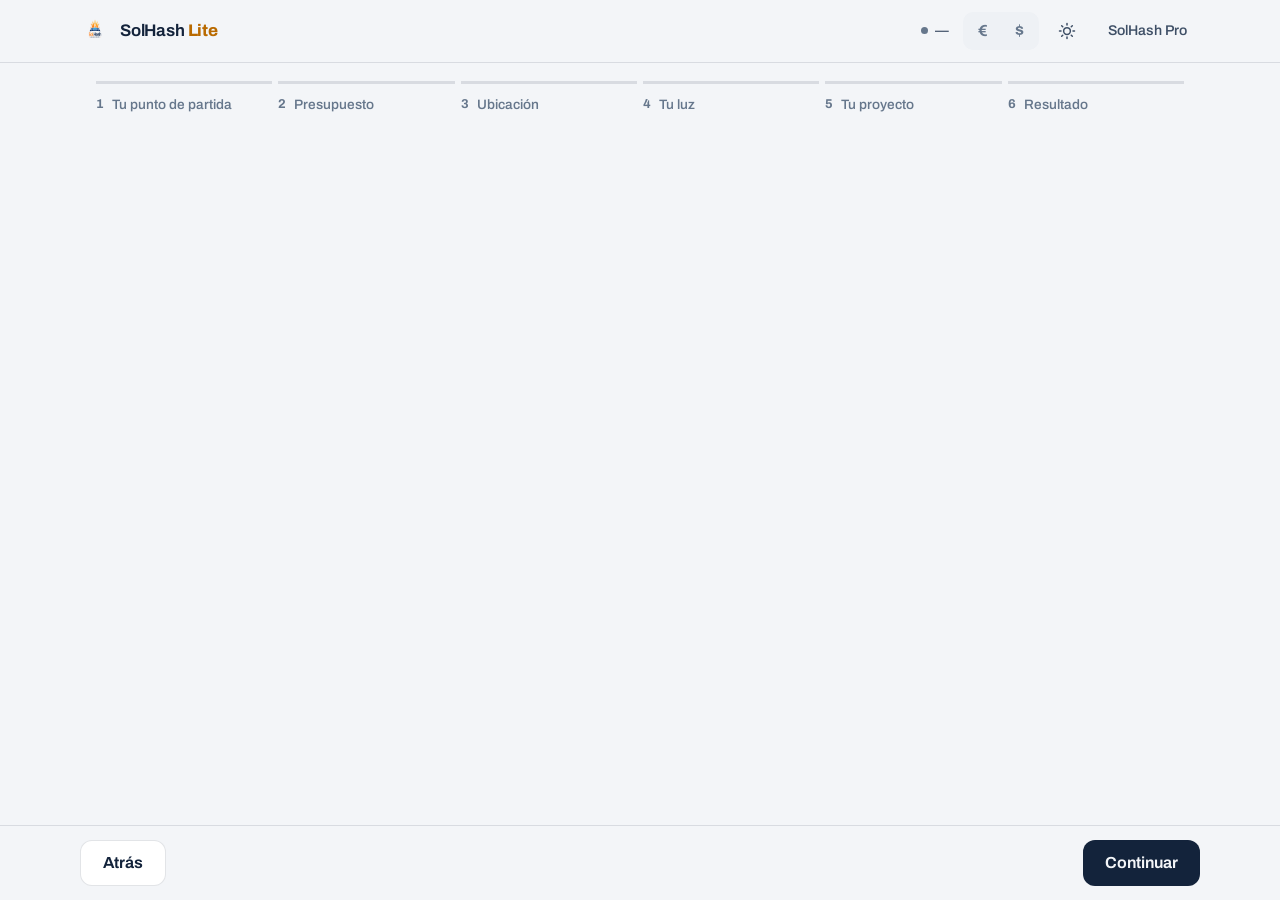
==== commit 21286fd0: "Nueva SolHash Lite: la calculadora de la V2, gratis y sin licencia - Raíz: asistente completo (punto" ====
--- a/index.html
+++ b/index.html
@@ -3,178 +3,253 @@
 <head>
     <meta charset="utf-8">
     <meta name="viewport" content="width=device-width, initial-scale=1, viewport-fit=cover">
-    <title>SolHash — ¿Te sale rentable minar?</title>
-    <meta name="description" content="Responde 4 preguntas y descubre qué máquina de minería te conviene, cuánto ganarías al mes y en cuánto tiempo la recuperas.">
-    <meta name="theme-color" content="#0b0b0f">
+    <title>SolHash Lite · ¿Te sale rentable minar Bitcoin?</title>
+    <meta name="description" content="Calcula gratis si te sale rentable minar Bitcoin con placas solares o con la luz de tu casa: datos de sol reales de tu municipio, máquinas con precio actual y lo que generan al día, al mes y al año.">
+    <meta property="og:title" content="SolHash Lite · ¿Te sale rentable minar Bitcoin?">
+    <meta property="og:description" content="Calculadora gratuita de minería de Bitcoin con energía solar, de Marcos Reviews.">
+    <meta property="og:image" content="https://solhash-lite.vercel.app/assets/logo-solhash.png">
+    <meta property="og:url" content="https://solhash-lite.vercel.app/">
     <link rel="icon" href="assets/logo-solhash.png">
+    <script>(function(){try{var t=localStorage.getItem('solhash_theme');if(t)document.documentElement.setAttribute('data-theme',t);}catch(e){}})()</script>
     <link rel="preconnect" href="https://fonts.googleapis.com">
     <link rel="preconnect" href="https://fonts.gstatic.com" crossorigin>
-    <link href="https://fonts.googleapis.com/css2?family=Inter:wght@400;500;600&family=Space+Grotesk:wght@500;600;700&display=swap" rel="stylesheet">
-    <link rel="stylesheet" href="simple.css">
+    <link href="https://fonts.googleapis.com/css2?family=Archivo:wdth,wght@75..125,400..800&display=swap" rel="stylesheet">
+    <link rel="stylesheet" href="vendor/leaflet/leaflet.css">
+    <link rel="stylesheet" href="v2.css">
 </head>
 <body>
-    <div class="glow" aria-hidden="true"></div>
-
-    <header class="top">
-        <a class="brand" href="./" aria-label="SolHash, inicio">
-            <img src="assets/logo-solhash.png" alt="" width="28" height="28">
-            <span>SolHash</span>
+<div id="app" class="app">
+
+    <header class="bar">
+        <a class="brand" href="./" aria-label="SolHash Lite, inicio">
+            <img src="assets/logo-solhash.png" alt="" width="30" height="30">
+            <span>SolHash <b>Lite</b></span>
         </a>
-        <div class="dots" id="dots" aria-hidden="true"><i></i><i></i><i></i><i></i></div>
-        <button type="button" class="back" id="back" hidden>← Atrás</button>
+        <div class="bar-right">
+            <span class="live" id="live" title="Precio de Bitcoin que usa el cálculo"><i></i><span id="live-price">—</span></span>
+            <div class="cur-seg" id="cur-seg" role="group" aria-label="Moneda">
+                <button type="button" data-cur="EUR" aria-label="Euros">€</button><button type="button" data-cur="USD" aria-label="Dólares">$</button>
+            </div>
+            <button type="button" class="icon-btn" id="theme-btn" aria-label="Cambiar entre modo claro y oscuro">
+                <svg viewBox="0 0 24 24" width="18" height="18" fill="none" stroke="currentColor" stroke-width="2" stroke-linecap="round"><circle cx="12" cy="12" r="4.5"/><path d="M12 2v2M12 20v2M4.9 4.9l1.4 1.4M17.7 17.7l1.4 1.4M2 12h2M20 12h2M4.9 19.1l1.4-1.4M17.7 6.3l1.4-1.4"/></svg>
+            </button>
+            <a class="link-btn" href="https://www.startminingnow.es/solhash" target="_blank" rel="noopener" id="classic-link">SolHash Pro</a>
+        </div>
     </header>
 
-    <main id="stage">
-
-        <!-- Inicio -->
-        <section class="screen is-active" data-screen="intro">
-            <!-- Portada animada: entra luz → la máquina trabaja → recibes monedas -->
-            <div class="scene" aria-hidden="true">
-                <svg id="scene-svg" viewBox="0 0 360 190">
-                    <defs>
-                        <radialGradient id="coinG" cx="35%" cy="30%" r="80%">
-                            <stop offset="0" stop-color="#ffe2a3"/><stop offset=".55" stop-color="#ff9a1a"/><stop offset="1" stop-color="#b85300"/>
-                        </radialGradient>
-                        <linearGradient id="minerG" x1="0" y1="0" x2="0" y2="1">
-                            <stop offset="0" stop-color="#262633"/><stop offset="1" stop-color="#15151c"/>
-                        </linearGradient>
-                        <path id="p-in" d="M78 88 H128"/>
-                        <path id="p-out" d="M232 88 H284"/>
-                    </defs>
-
-                    <!-- cables -->
-                    <path class="wire" d="M78 88 H128"/>
-                    <path class="wire" d="M232 88 H284"/>
-
-                    <!-- luz -->
-                    <g class="node">
-                        <circle cx="48" cy="88" r="30"/>
-                        <path class="bolt" d="M53 68 38 92h10l-5 17 17-26H49z"/>
-                    </g>
-                    <circle class="spark" r="4"><animateMotion dur="1.1s" repeatCount="indefinite"><mpath href="#p-in"/></animateMotion></circle>
-                    <circle class="spark" r="4"><animateMotion dur="1.1s" begin="0.55s" repeatCount="indefinite"><mpath href="#p-in"/></animateMotion></circle>
-
-                    <!-- máquina -->
-                    <g class="miner">
-                        <rect x="128" y="50" width="104" height="76" rx="14" fill="url(#minerG)"/>
-                        <circle class="led" cx="218" cy="62" r="3"/>
-                        <rect x="140" y="58" width="34" height="4" rx="2" fill="#3a3a4c"/>
-                        <g class="fan" style="transform-origin:158px 96px"><circle cx="158" cy="96" r="18"/><path d="M158 96v-15a6 6 0 0 1 6 6zM158 96l13 7.5a6 6 0 0 1-8.2 2.2zM158 96l-13 7.5a6 6 0 0 1 2.2-8.2z"/></g>
-                        <g class="fan" style="transform-origin:202px 96px"><circle cx="202" cy="96" r="18"/><path d="M202 96v-15a6 6 0 0 1 6 6zM202 96l13 7.5a6 6 0 0 1-8.2 2.2zM202 96l-13 7.5a6 6 0 0 1 2.2-8.2z"/></g>
-                    </g>
-
-                    <!-- monedas saliendo -->
-                    <circle class="coin" r="7" fill="url(#coinG)"><animateMotion dur="1.8s" repeatCount="indefinite"><mpath href="#p-out"/></animateMotion></circle>
-                    <circle class="coin" r="7" fill="url(#coinG)"><animateMotion dur="1.8s" begin="0.9s" repeatCount="indefinite"><mpath href="#p-out"/></animateMotion></circle>
-
-                    <!-- tus monedas -->
-                    <g class="node wallet" id="scene-wallet" style="transform-origin:312px 88px">
-                        <circle cx="312" cy="88" r="30"/>
-                        <circle cx="312" cy="88" r="15" fill="url(#coinG)"/>
-                        <path d="M312 79v18M307 83.5h7.5a3 3 0 0 1 0 6H307h8a3 3 0 0 1 0 6h-8" fill="none" stroke="#3a1c00" stroke-width="2.2" stroke-linecap="round" stroke-linejoin="round"/>
-                    </g>
-
-                    <text x="48" y="150">Entra luz</text>
-                    <text x="180" y="150">La máquina trabaja</text>
-                    <text x="312" y="150">Recibes monedas</text>
-                    <text class="plus" id="scene-plus" x="312" y="44">+1</text>
-                </svg>
-            </div>
-            <h1>¿Te sale rentable<br>minar criptomonedas?</h1>
-            <p class="lead">Responde 4 preguntas y te digo qué máquina te conviene, cuánto ganarías al mes y en cuánto tiempo la recuperas.</p>
-            <button type="button" class="btn-main" data-next>Empezar</button>
-            <p class="fine">Sin registro · Sin tecnicismos · Precios y datos reales de hoy</p>
-        </section>
-
-        <!-- 1. Zona -->
-        <section class="screen" data-screen="zona" data-step="1">
-            <p class="kicker">Pregunta 1 de 4</p>
-            <h2>¿Desde dónde vas a minar?</h2>
-            <p class="hint">Así te enseño los números en tu moneda.</p>
-            <div class="choices">
-                <button type="button" class="choice" data-set="zona" data-val="eu">
-                    <span class="ico">🇪🇸</span><span><b>España o Europa</b><small>Te lo calculo en euros (€)</small></span>
-                </button>
-                <button type="button" class="choice" data-set="zona" data-val="latam">
-                    <span class="ico">🌎</span><span><b>Latinoamérica u otro país</b><small>Te lo calculo en dólares ($)</small></span>
-                </button>
-            </div>
-        </section>
-
-        <!-- 2. Luz -->
-        <section class="screen" data-screen="luz" data-step="2">
-            <p class="kicker">Pregunta 2 de 4</p>
-            <h2>¿Pagas la luz?</h2>
-            <p class="hint">Es lo que más influye: una máquina de minar gasta electricidad las 24 horas.</p>
-            <div class="choices">
-                <button type="button" class="choice" data-set="luz" data-val="gratis">
-                    <span class="ico">🎁</span><span><b>No, me sale gratis</b><small>No pago la electricidad que gastaría</small></span>
-                </button>
-                <button type="button" class="choice" data-set="luz" data-val="se" data-stay>
-                    <span class="ico">🧾</span><span><b>Sí, y sé lo que pago</b><small>Conozco mi precio por kWh</small></span>
-                </button>
-                <button type="button" class="choice" data-set="luz" data-val="nose">
-                    <span class="ico">🤷</span><span><b>Sí, pero no sé cuánto</b><small>Uso un precio típico y luego lo afinamos</small></span>
-                </button>
-            </div>
-            <div class="reveal" id="precio-box" hidden>
-                <label for="precio-kwh">Tu precio por kWh <small>(viene en la factura de la luz)</small></label>
-                <div class="field">
-                    <input type="number" id="precio-kwh" inputmode="decimal" min="0" max="2" step="0.01" placeholder="0,15">
-                    <span class="unit"><span class="cur">€</span>/kWh</span>
-                </div>
-                <button type="button" class="btn-main" id="precio-ok">Continuar</button>
-            </div>
-            <label class="check"><input type="checkbox" id="solar"><span>Tengo placas solares</span></label>
-        </section>
-
-        <!-- 3. Presupuesto -->
-        <section class="screen" data-screen="dinero" data-step="3">
-            <p class="kicker">Pregunta 3 de 4</p>
-            <h2>¿Cuánto te gustaría invertir?</h2>
-            <p class="hint">Es lo que cuesta la máquina. Se paga una sola vez.</p>
-            <div class="chips" id="chips"></div>
-            <div class="reveal">
-                <label for="otro">O escribe otra cantidad</label>
-                <div class="field">
-                    <input type="number" id="otro" inputmode="numeric" min="100" step="100" placeholder="3000">
-                    <span class="unit cur">€</span>
-                </div>
-                <button type="button" class="btn-main" id="otro-ok">Continuar</button>
-            </div>
-        </section>
-
-        <!-- 4. Lugar -->
-        <section class="screen" data-screen="lugar" data-step="4">
-            <p class="kicker">Pregunta 4 de 4</p>
-            <h2>¿Dónde la pondrías?</h2>
-            <p class="hint">Las máquinas grandes hacen ruido y dan calor. Según el sitio te recomiendo unas u otras.</p>
-            <div class="choices">
-                <button type="button" class="choice" data-set="lugar" data-val="casa">
-                    <span class="ico">🏠</span><span><b>En casa</b><small>Solo máquinas silenciosas, de enchufe normal</small></span>
-                </button>
-                <button type="button" class="choice" data-set="lugar" data-val="garaje">
-                    <span class="ico">🚪</span><span><b>Garaje, trastero o local</b><small>Un sitio donde el ruido y el calor no molesten</small></span>
-                </button>
-                <button type="button" class="choice" data-set="lugar" data-val="nave">
-                    <span class="ico">🏭</span><span><b>Nave o instalación propia</b><small>Espacio y potencia eléctrica para varias máquinas</small></span>
-                </button>
-            </div>
-        </section>
-
-        <!-- Resultado -->
-        <section class="screen screen-wide" data-screen="resultado">
-            <div id="resultado"></div>
+    <nav class="steps" id="steps" aria-label="Pasos">
+        <button type="button" data-go="situacion"><i>1</i><span>Tu punto de partida</span></button>
+        <button type="button" data-go="presupuesto"><i>2</i><span>Presupuesto</span></button>
+        <button type="button" data-go="ubicacion"><i>3</i><span>Ubicación</span></button>
+        <button type="button" data-go="luz"><i>4</i><span>Tu luz</span></button>
+        <button type="button" data-go="maquinas"><i>5</i><span>Tu proyecto</span></button>
+        <button type="button" data-go="resultado"><i>6</i><span>Resultado</span></button>
+    </nav>
+
+    <main id="main">
+
+        <!-- 1. Situación -->
+        <section class="step" data-step="situacion">
+            <h1>¿Con qué energía vas a minar?</h1>
+            <p class="lead">Elige lo que más se parece a tu caso. Podrás cambiarlo en cualquier momento.</p>
+            <div class="tiles" role="radiogroup" aria-label="Tu instalación">
+                <button type="button" class="tile" data-set="situacion" data-val="casa" role="radio">
+                    <svg viewBox="0 0 48 48" aria-hidden="true"><path d="M6 24 24 9l18 15"/><path d="M11 21v18h26V21"/><path d="m15 20 7-6h12l-7 6z" class="fill"/></svg>
+                    <b>Tengo placas en mi casa</b>
+                    <small>Quiero minar con lo que me sobra después de mi consumo</small>
+                </button>
+                <button type="button" class="tile" data-set="situacion" data-val="dedicada" role="radio">
+                    <svg viewBox="0 0 48 48" aria-hidden="true"><path d="m6 30 6-14h26l6 14z" class="fill"/><path d="M14 30v8M34 30v8M10 38h28M20 16l-2 14M30 16l2 14M8 23h32"/></svg>
+                    <b>Tengo una instalación para minar</b>
+                    <small>Placas que ya existen y puedo dedicar enteras a las máquinas</small>
+                </button>
+                <button type="button" class="tile" data-set="situacion" data-val="nueva" role="radio">
+                    <svg viewBox="0 0 48 48" aria-hidden="true"><path d="m4 32 5-12h22l5 12z" class="fill"/><path d="M12 32v6M28 32v6M8 38h24M38 8v12M32 14h12"/></svg>
+                    <b>Voy a instalar placas</b>
+                    <small>Quiero saber cuántas poner y si me compensa</small>
+                </button>
+                <button type="button" class="tile" data-set="situacion" data-val="red" role="radio">
+                    <svg viewBox="0 0 48 48" aria-hidden="true"><path d="M18 6v10M30 6v10M14 16h20v8a10 10 0 0 1-20 0z" class="fill"/><path d="M24 34v8"/></svg>
+                    <b>No tengo placas</b>
+                    <small>Solo con la luz de la red eléctrica</small>
+                </button>
+            </div>
+
+            <div class="detail" data-for="casa">
+                <h2>Tu instalación de casa</h2>
+                <div class="field"><label for="casa-kwp">Potencia de tus placas</label>
+                    <div class="range"><input type="range" id="casa-kwp" min="1" max="30" step="0.5" data-bind="casaKwp"><output data-out="casaKwp" data-unit="kWp"></output></div>
+                    <p class="help">Suma la potencia de los paneles. Por ejemplo, 12 paneles de 450 W son 5,4 kWp.</p></div>
+                <div class="field"><span class="label">¿Cuánto consume tu casa al día?</span>
+                    <div class="chips" data-chips="casaConsumo">
+                        <button type="button" data-val="6">Poco<small>6 kWh</small></button>
+                        <button type="button" data-val="10">Normal<small>10 kWh</small></button>
+                        <button type="button" data-val="18">Bastante<small>18 kWh</small></button>
+                        <button type="button" data-val="28">Mucho<small>28 kWh</small></button>
+                    </div>
+                    <p class="help">Lo ves en tu factura: divide los kWh del mes entre 30.</p></div>
+                <div class="field"><label for="casa-bat">Batería que ya tienes</label>
+                    <div class="range"><input type="range" id="casa-bat" min="0" max="40" step="1" data-bind="casaBateria"><output data-out="casaBateria" data-unit="kWh" data-zero="Sin batería"></output></div></div>
+            </div>
+
+            <div class="detail" data-for="dedicada">
+                <h2>Tu instalación actual</h2>
+                <div class="field"><label for="ex-kwp">Potencia de las placas</label>
+                    <div class="range"><input type="range" id="ex-kwp" min="1" max="100" step="0.5" data-bind="existKwp"><output data-out="existKwp" data-unit="kWp"></output></div></div>
+                <div class="field"><label for="ex-kwh">Batería</label>
+                    <div class="range"><input type="range" id="ex-kwh" min="0" max="100" step="1" data-bind="existKwh"><output data-out="existKwh" data-unit="kWh" data-zero="Sin batería"></output></div></div>
+                <details class="more"><summary>¿Vas a ampliarla?</summary>
+                    <div class="field"><label for="add-kwp">Placas nuevas</label>
+                        <div class="range"><input type="range" id="add-kwp" min="0" max="60" step="0.5" data-bind="addKwp"><output data-out="addKwp" data-unit="kWp" data-zero="Ninguna"></output></div></div>
+                    <div class="field"><label for="add-kwh">Batería nueva</label>
+                        <div class="range"><input type="range" id="add-kwh" min="0" max="60" step="1" data-bind="addKwh"><output data-out="addKwh" data-unit="kWh" data-zero="Ninguna"></output></div></div>
+                    <div class="field"><label for="ex-cost">¿Quieres contar lo que te costó la instalación actual?</label>
+                        <div class="num"><input type="number" id="ex-cost" min="0" step="100" inputmode="numeric" data-bind="existCost" data-money="0"><span data-cur-unit="">€</span></div>
+                        <p class="help">Déjalo en 0 si ya está pagada y solo quieres saber si las máquinas compensan.</p></div>
+                </details>
+            </div>
+
+            <div class="detail" data-for="nueva">
+                <h2>Las placas que vas a poner</h2>
+                <div class="chips chips-wide" data-chips="solarMode">
+                    <button type="button" data-val="auto">Diséñala tú por mí<small>No sé de potencias ni baterías: con mi presupuesto, elige placas, inversor, batería y máquinas</small></button>
+                    <button type="button" data-val="manual">Ya sé lo que quiero montar<small>Elijo yo la potencia de las placas y la batería</small></button>
+                </div>
+                <div data-solar="manual">
+                <div class="field" style="margin-top:20px"><label for="new-kwp">Potencia de las placas</label>
+                    <div class="range"><input type="range" id="new-kwp" min="1" max="60" step="0.5" data-bind="newKwp"><output data-out="newKwp" data-unit="kWp"></output></div>
+                    <p class="help">Si no lo sabes, deja 10 kWp: unos 20 paneles y 50 m² de tejado o suelo.</p></div>
+                <div class="field"><label for="new-kwh">Batería</label>
+                    <div class="range"><input type="range" id="new-kwh" min="0" max="60" step="1" data-bind="newKwh"><output data-out="newKwh" data-unit="kWh" data-zero="Sin batería"></output></div>
+                    <p class="help">La batería guarda sol para que las máquinas sigan de noche, pero encarece mucho la inversión.</p></div>
+                </div>
+            </div>
+
+            <div class="field when" id="when">
+                <span class="label">¿Cuándo quieres que minen las máquinas?</span>
+                <div class="chips" data-chips="estrategia">
+                    <button type="button" data-val="surplus-only">Solo con mi sol<small>Con sol directo o batería; no compro luz para minar</small></button>
+                    <button type="button" data-val="24h">Día y noche<small>Cuando no hay sol, con luz de la red</small></button>
+                </div>
+                <p class="help">Si no lo tienes claro, empieza con "Solo con mi sol": así nunca pagas luz por minar.</p>
+            </div>
+
+            <div class="detail" data-for="red">
+                <p class="note">Sin placas, todo sale de la factura. Con una tarifa normal casi nunca compensa minar Bitcoin; te lo calculo igualmente para que lo veas con tus números.</p>
+            </div>
+        </section>
+
+        <!-- 2. Presupuesto -->
+        <section class="step" data-step="presupuesto">
+            <h1>¿Cuánto quieres invertir?</h1>
+            <p class="lead" id="budget-lead">Con tu presupuesto te recomiendo el proyecto que más rinde.</p>
+            <div class="chips chips-money" id="budget-chips"></div>
+            <div class="field budget-other"><label for="b-otro">O escribe otra cantidad</label>
+                <div class="num"><input type="number" id="b-otro" min="200" step="100" inputmode="numeric" placeholder="Por ejemplo, 4000"><span data-cur-unit=" sin IVA">€ sin IVA</span></div></div>
+            <section class="guide" id="guide" aria-labelledby="guide-title"></section>
+        </section>
+
+        <!-- 3. Ubicación -->
+        <section class="step" data-step="ubicacion">
+            <h1>¿Dónde están las placas?</h1>
+            <p class="lead">Busca tu municipio o pincha en el mapa. Uso los datos de sol reales de ese punto (PVGIS, de la Comisión Europea).</p>
+            <form class="search" id="loc-form" autocomplete="off">
+                <label class="sr" for="loc-q">Municipio</label>
+                <input type="text" id="loc-q" placeholder="Por ejemplo: Alange, Badajoz" maxlength="120">
+                <button type="submit" class="btn">Buscar</button>
+            </form>
+            <div class="map-wrap">
+                <div id="map" class="map" role="application" aria-label="Mapa: pincha donde están tus placas"></div>
+                <p class="map-hint" id="map-hint">Pincha en el mapa donde están tus placas</p>
+            </div>
+            <p class="status" id="loc-status" role="status"></p>
+            <div class="loc-result" id="loc-result" hidden></div>
+            <details class="more"><summary>¿Prefieres no buscar? Elige tu zona</summary>
+                <div class="chips" data-chips="zona">
+                    <button type="button" data-val="norte">Norte<small>Galicia, Cantábrico</small></button>
+                    <button type="button" data-val="centro">Centro<small>Meseta, Aragón, Cataluña</small></button>
+                    <button type="button" data-val="sur">Sur y Levante<small>Andalucía, Extremadura, Murcia</small></button>
+                    <button type="button" data-val="canarias">Canarias</button>
+                </div></details>
+        </section>
+
+        <!-- 3. Luz -->
+        <section class="step" data-step="luz">
+            <h1>¿Cuánto pagas la luz?</h1>
+            <p class="lead">Importa cuando no hay sol: es lo que cuesta mantener las máquinas encendidas.</p>
+            <div class="bill" id="bill">
+                <div class="bill-cta">
+                    <svg viewBox="0 0 24 24" aria-hidden="true"><path d="M6 2h9l4 4v16H6z"/><path d="M14 2v5h5M9 12h7M9 16h7M9 8h3"/></svg>
+                    <div><b>¿Tienes tu factura a mano?</b><span>Súbela en PDF o hazle una foto y leo tu tarifa y tus precios.</span></div>
+                    <label class="btn btn-sun" for="bill-file" id="bill-btn">Subir factura</label>
+                    <input type="file" id="bill-file" accept="application/pdf,image/*" class="sr">
+                </div>
+                <p class="status" id="bill-status" role="status"></p>
+                <div class="bill-result" id="bill-result" hidden></div>
+                <p class="help bill-privacy">La factura solo se usa para leer los precios: no la guardamos.</p>
+            </div>
+            <p class="or">O elige tu tipo de tarifa</p>
+            <div class="tiles tiles-sm" role="radiogroup" aria-label="Tarifa">
+                <button type="button" class="tile" data-set="tarifa" data-val="2.0td" role="radio"><b>Tarifa normal con horas</b><small>La 2.0TD: más cara de 10 a 14 y de 18 a 22</small></button>
+                <button type="button" class="tile" data-set="tarifa" data-val="fijo" role="radio"><b>Mismo precio todo el día</b><small>Un único precio por kWh</small></button>
+                <button type="button" class="tile" data-set="tarifa" data-val="octopus" role="radio"><b>Noches muy baratas</b><small>Tipo Octopus Go</small></button>
+                <button type="button" class="tile" data-set="tarifa" data-val="gratis" role="radio"><b>No pago la luz</b><small>La electricidad me sale gratis</small></button>
+            </div>
+            <div class="detail" data-for-tarifa="fijo">
+                <div class="field"><label for="t-fijo">Tu precio por kWh</label>
+                    <div class="num"><input type="number" id="t-fijo" min="0" max="1" step="0.005" inputmode="decimal" data-bind="fijo" data-money="4"><span data-cur-unit="/kWh">€/kWh</span></div>
+                    <p class="help">Está en tu factura, en el término de energía.</p></div>
+            </div>
+            <details class="more" id="t-custom"><summary>Ajustar los precios de cada franja</summary>
+                <div class="grid3">
+                    <div class="field"><label for="t-punta">Punta</label><div class="num"><input type="number" id="t-punta" min="0" step="0.005" data-bind="punta" data-money="4"><span data-cur-unit="/kWh">€/kWh</span></div></div>
+                    <div class="field"><label for="t-llano">Llano</label><div class="num"><input type="number" id="t-llano" min="0" step="0.005" data-bind="llano" data-money="4"><span data-cur-unit="/kWh">€/kWh</span></div></div>
+                    <div class="field"><label for="t-valle">Valle</label><div class="num"><input type="number" id="t-valle" min="0" step="0.005" data-bind="valle" data-money="4"><span data-cur-unit="/kWh">€/kWh</span></div></div>
+                </div>
+            </details>
+            <div class="field" data-only="casa">
+                <label for="t-exc">¿Cuánto te pagan por la energía que viertes a la red?</label>
+                <div class="num"><input type="number" id="t-exc" min="0" max="0.3" step="0.005" inputmode="decimal" data-bind="excedentes" data-money="4"><span data-cur-unit="/kWh">€/kWh</span></div>
+                <p class="help">Lo que dejarías de cobrar al usar ese sol para minar. Suele estar entre 0,02 y 0,06 €.</p>
+            </div>
+        </section>
+
+        <!-- 4. Máquinas -->
+        <section class="step" data-step="maquinas">
+            <h1 id="maq-title">Elige tus máquinas</h1>
+            <p class="lead" id="rec-lead">Estas son las que mejor encajan con tu energía, con los precios de hoy.</p>
+            <div class="recs" id="recs"></div>
+            <div class="picked" id="picked"></div>
+            <details class="more" id="all-miners"><summary>Ver todos los equipos o introducir el mío</summary>
+                <div class="field"><label for="m-select">Todos los equipos de Bitcoin</label>
+                    <select id="m-select"></select></div>
+                <div class="grid3" id="custom-fields" hidden>
+                    <div class="field"><label for="c-th">Potencia de minado</label><div class="num"><input type="number" id="c-th" min="1" step="1" data-bind="cHash"><span>TH/s</span></div></div>
+                    <div class="field"><label for="c-kw">Consumo</label><div class="num"><input type="number" id="c-kw" min="0.05" step="0.01" data-bind="cPower"><span>kW</span></div></div>
+                    <div class="field"><label for="c-eur">Precio</label><div class="num"><input type="number" id="c-eur" min="0" step="10" data-bind="cPrice" data-money="0"><span data-cur-unit="">€</span></div></div>
+                </div>
+            </details>
+        </section>
+
+        <!-- 5. Resultado -->
+        <section class="step step-wide" data-step="resultado">
+            <div id="result"></div>
         </section>
     </main>
 
-    <footer class="foot">
-        <span id="net-info"></span>
-        <span>Estimación orientativa, no es asesoramiento financiero · <a href="https://www.startminingnow.es" target="_blank" rel="noopener">StartMiningNow.es</a></span>
-    </footer>
-
-    <script src="js/machines-data.js"></script>
-    <script src="js/machine-mode.js"></script>
-    <script src="simple.js"></script>
+    <div class="nav" id="nav">
+        <button type="button" class="btn-ghost" id="prev">Atrás</button>
+        <span class="nav-hint" id="nav-hint"></span>
+        <button type="button" class="btn" id="next">Continuar</button>
+    </div>
+</div>
+
+<script>window.SOLHASH_LITE = true;</script>
+<script src="vendor/leaflet/leaflet.js"></script>
+<script src="js/machines-data.js"></script>
+<script src="js/engine.js"></script>
+<script src="js/solar-materials.js"></script>
+<script src="js/catalog-sync.js"></script>
+<script src="v2.js"></script>
 </body>
 </html>
--- a/vendor/leaflet/leaflet.css
+++ b/vendor/leaflet/leaflet.css
@@ -0,0 +1,661 @@
+/* required styles */
+
+.leaflet-pane,
+.leaflet-tile,
+.leaflet-marker-icon,
+.leaflet-marker-shadow,
+.leaflet-tile-container,
+.leaflet-pane > svg,
+.leaflet-pane > canvas,
+.leaflet-zoom-box,
+.leaflet-image-layer,
+.leaflet-layer {
+	position: absolute;
+	left: 0;
+	top: 0;
+	}
+.leaflet-container {
+	overflow: hidden;
+	}
+.leaflet-tile,
+.leaflet-marker-icon,
+.leaflet-marker-shadow {
+	-webkit-user-select: none;
+	   -moz-user-select: none;
+	        user-select: none;
+	  -webkit-user-drag: none;
+	}
+/* Prevents IE11 from highlighting tiles in blue */
+.leaflet-tile::selection {
+	background: transparent;
+}
+/* Safari renders non-retina tile on retina better with this, but Chrome is worse */
+.leaflet-safari .leaflet-tile {
+	image-rendering: -webkit-optimize-contrast;
+	}
+/* hack that prevents hw layers "stretching" when loading new tiles */
+.leaflet-safari .leaflet-tile-container {
+	width: 1600px;
+	height: 1600px;
+	-webkit-transform-origin: 0 0;
+	}
+.leaflet-marker-icon,
+.leaflet-marker-shadow {
+	display: block;
+	}
+/* .leaflet-container svg: reset svg max-width decleration shipped in Joomla! (joomla.org) 3.x */
+/* .leaflet-container img: map is broken in FF if you have max-width: 100% on tiles */
+.leaflet-container .leaflet-overlay-pane svg {
+	max-width: none !important;
+	max-height: none !important;
+	}
+.leaflet-container .leaflet-marker-pane img,
+.leaflet-container .leaflet-shadow-pane img,
+.leaflet-container .leaflet-tile-pane img,
+.leaflet-container img.leaflet-image-layer,
+.leaflet-container .leaflet-tile {
+	max-width: none !important;
+	max-height: none !important;
+	width: auto;
+	padding: 0;
+	}
+
+.leaflet-container img.leaflet-tile {
+	/* See: https://bugs.chromium.org/p/chromium/issues/detail?id=600120 */
+	mix-blend-mode: plus-lighter;
+}
+
+.leaflet-container.leaflet-touch-zoom {
+	-ms-touch-action: pan-x pan-y;
+	touch-action: pan-x pan-y;
+	}
+.leaflet-container.leaflet-touch-drag {
+	-ms-touch-action: pinch-zoom;
+	/* Fallback for FF which doesn't support pinch-zoom */
+	touch-action: none;
+	touch-action: pinch-zoom;
+}
+.leaflet-container.leaflet-touch-drag.leaflet-touch-zoom {
+	-ms-touch-action: none;
+	touch-action: none;
+}
+.leaflet-container {
+	-webkit-tap-highlight-color: transparent;
+}
+.leaflet-container a {
+	-webkit-tap-highlight-color: rgba(51, 181, 229, 0.4);
+}
+.leaflet-tile {
+	filter: inherit;
+	visibility: hidden;
+	}
+.leaflet-tile-loaded {
+	visibility: inherit;
+	}
+.leaflet-zoom-box {
+	width: 0;
+	height: 0;
+	-moz-box-sizing: border-box;
+	     box-sizing: border-box;
+	z-index: 800;
+	}
+/* workaround for https://bugzilla.mozilla.org/show_bug.cgi?id=888319 */
+.leaflet-overlay-pane svg {
+	-moz-user-select: none;
+	}
+
+.leaflet-pane         { z-index: 400; }
+
+.leaflet-tile-pane    { z-index: 200; }
+.leaflet-overlay-pane { z-index: 400; }
+.leaflet-shadow-pane  { z-index: 500; }
+.leaflet-marker-pane  { z-index: 600; }
+.leaflet-tooltip-pane   { z-index: 650; }
+.leaflet-popup-pane   { z-index: 700; }
+
+.leaflet-map-pane canvas { z-index: 100; }
+.leaflet-map-pane svg    { z-index: 200; }
+
+.leaflet-vml-shape {
+	width: 1px;
+	height: 1px;
+	}
+.lvml {
+	behavior: url(#default#VML);
+	display: inline-block;
+	position: absolute;
+	}
+
+
+/* control positioning */
+
+.leaflet-control {
+	position: relative;
+	z-index: 800;
+	pointer-events: visiblePainted; /* IE 9-10 doesn't have auto */
+	pointer-events: auto;
+	}
+.leaflet-top,
+.leaflet-bottom {
+	position: absolute;
+	z-index: 1000;
+	pointer-events: none;
+	}
+.leaflet-top {
+	top: 0;
+	}
+.leaflet-right {
+	right: 0;
+	}
+.leaflet-bottom {
+	bottom: 0;
+	}
+.leaflet-left {
+	left: 0;
+	}
+.leaflet-control {
+	float: left;
+	clear: both;
+	}
+.leaflet-right .leaflet-control {
+	float: right;
+	}
+.leaflet-top .leaflet-control {
+	margin-top: 10px;
+	}
+.leaflet-bottom .leaflet-control {
+	margin-bottom: 10px;
+	}
+.leaflet-left .leaflet-control {
+	margin-left: 10px;
+	}
+.leaflet-right .leaflet-control {
+	margin-right: 10px;
+	}
+
+
+/* zoom and fade animations */
+
+.leaflet-fade-anim .leaflet-popup {
+	opacity: 0;
+	-webkit-transition: opacity 0.2s linear;
+	   -moz-transition: opacity 0.2s linear;
+	        transition: opacity 0.2s linear;
+	}
+.leaflet-fade-anim .leaflet-map-pane .leaflet-popup {
+	opacity: 1;
+	}
+.leaflet-zoom-animated {
+	-webkit-transform-origin: 0 0;
+	    -ms-transform-origin: 0 0;
+	        transform-origin: 0 0;
+	}
+svg.leaflet-zoom-animated {
+	will-change: transform;
+}
+
+.leaflet-zoom-anim .leaflet-zoom-animated {
+	-webkit-transition: -webkit-transform 0.25s cubic-bezier(0,0,0.25,1);
+	   -moz-transition:    -moz-transform 0.25s cubic-bezier(0,0,0.25,1);
+	        transition:         transform 0.25s cubic-bezier(0,0,0.25,1);
+	}
+.leaflet-zoom-anim .leaflet-tile,
+.leaflet-pan-anim .leaflet-tile {
+	-webkit-transition: none;
+	   -moz-transition: none;
+	        transition: none;
+	}
+
+.leaflet-zoom-anim .leaflet-zoom-hide {
+	visibility: hidden;
+	}
+
+
+/* cursors */
+
+.leaflet-interactive {
+	cursor: pointer;
+	}
+.leaflet-grab {
+	cursor: -webkit-grab;
+	cursor:    -moz-grab;
+	cursor:         grab;
+	}
+.leaflet-crosshair,
+.leaflet-crosshair .leaflet-interactive {
+	cursor: crosshair;
+	}
+.leaflet-popup-pane,
+.leaflet-control {
+	cursor: auto;
+	}
+.leaflet-dragging .leaflet-grab,
+.leaflet-dragging .leaflet-grab .leaflet-interactive,
+.leaflet-dragging .leaflet-marker-draggable {
+	cursor: move;
+	cursor: -webkit-grabbing;
+	cursor:    -moz-grabbing;
+	cursor:         grabbing;
+	}
+
+/* marker & overlays interactivity */
+.leaflet-marker-icon,
+.leaflet-marker-shadow,
+.leaflet-image-layer,
+.leaflet-pane > svg path,
+.leaflet-tile-container {
+	pointer-events: none;
+	}
+
+.leaflet-marker-icon.leaflet-interactive,
+.leaflet-image-layer.leaflet-interactive,
+.leaflet-pane > svg path.leaflet-interactive,
+svg.leaflet-image-layer.leaflet-interactive path {
+	pointer-events: visiblePainted; /* IE 9-10 doesn't have auto */
+	pointer-events: auto;
+	}
+
+/* visual tweaks */
+
+.leaflet-container {
+	background: #ddd;
+	outline-offset: 1px;
+	}
+.leaflet-container a {
+	color: #0078A8;
+	}
+.leaflet-zoom-box {
+	border: 2px dotted #38f;
+	background: rgba(255,255,255,0.5);
+	}
+
+
+/* general typography */
+.leaflet-container {
+	font-family: "Helvetica Neue", Arial, Helvetica, sans-serif;
+	font-size: 12px;
+	font-size: 0.75rem;
+	line-height: 1.5;
+	}
+
+
+/* general toolbar styles */
+
+.leaflet-bar {
+	box-shadow: 0 1px 5px rgba(0,0,0,0.65);
+	border-radius: 4px;
+	}
+.leaflet-bar a {
+	background-color: #fff;
+	border-bottom: 1px solid #ccc;
+	width: 26px;
+	height: 26px;
+	line-height: 26px;
+	display: block;
+	text-align: center;
+	text-decoration: none;
+	color: black;
+	}
+.leaflet-bar a,
+.leaflet-control-layers-toggle {
+	background-position: 50% 50%;
+	background-repeat: no-repeat;
+	display: block;
+	}
+.leaflet-bar a:hover,
+.leaflet-bar a:focus {
+	background-color: #f4f4f4;
+	}
+.leaflet-bar a:first-child {
+	border-top-left-radius: 4px;
+	border-top-right-radius: 4px;
+	}
+.leaflet-bar a:last-child {
+	border-bottom-left-radius: 4px;
+	border-bottom-right-radius: 4px;
+	border-bottom: none;
+	}
+.leaflet-bar a.leaflet-disabled {
+	cursor: default;
+	background-color: #f4f4f4;
+	color: #bbb;
+	}
+
+.leaflet-touch .leaflet-bar a {
+	width: 30px;
+	height: 30px;
+	line-height: 30px;
+	}
+.leaflet-touch .leaflet-bar a:first-child {
+	border-top-left-radius: 2px;
+	border-top-right-radius: 2px;
+	}
+.leaflet-touch .leaflet-bar a:last-child {
+	border-bottom-left-radius: 2px;
+	border-bottom-right-radius: 2px;
+	}
+
+/* zoom control */
+
+.leaflet-control-zoom-in,
+.leaflet-control-zoom-out {
+	font: bold 18px 'Lucida Console', Monaco, monospace;
+	text-indent: 1px;
+	}
+
+.leaflet-touch .leaflet-control-zoom-in, .leaflet-touch .leaflet-control-zoom-out  {
+	font-size: 22px;
+	}
+
+
+/* layers control */
+
+.leaflet-control-layers {
+	box-shadow: 0 1px 5px rgba(0,0,0,0.4);
+	background: #fff;
+	border-radius: 5px;
+	}
+.leaflet-control-layers-toggle {
+	background-image: url(images/layers.png);
+	width: 36px;
+	height: 36px;
+	}
+.leaflet-retina .leaflet-control-layers-toggle {
+	background-image: url(images/layers-2x.png);
+	background-size: 26px 26px;
+	}
+.leaflet-touch .leaflet-control-layers-toggle {
+	width: 44px;
+	height: 44px;
+	}
+.leaflet-control-layers .leaflet-control-layers-list,
+.leaflet-control-layers-expanded .leaflet-control-layers-toggle {
+	display: none;
+	}
+.leaflet-control-layers-expanded .leaflet-control-layers-list {
+	display: block;
+	position: relative;
+	}
+.leaflet-control-layers-expanded {
+	padding: 6px 10px 6px 6px;
+	color: #333;
+	background: #fff;
+	}
+.leaflet-control-layers-scrollbar {
+	overflow-y: scroll;
+	overflow-x: hidden;
+	padding-right: 5px;
+	}
+.leaflet-control-layers-selector {
+	margin-top: 2px;
+	position: relative;
+	top: 1px;
+	}
+.leaflet-control-layers label {
+	display: block;
+	font-size: 13px;
+	font-size: 1.08333em;
+	}
+.leaflet-control-layers-separator {
+	height: 0;
+	border-top: 1px solid #ddd;
+	margin: 5px -10px 5px -6px;
+	}
+
+/* Default icon URLs */
+.leaflet-default-icon-path { /* used only in path-guessing heuristic, see L.Icon.Default */
+	background-image: url(images/marker-icon.png);
+	}
+
+
+/* attribution and scale controls */
+
+.leaflet-container .leaflet-control-attribution {
+	background: #fff;
+	background: rgba(255, 255, 255, 0.8);
+	margin: 0;
+	}
+.leaflet-control-attribution,
+.leaflet-control-scale-line {
+	padding: 0 5px;
+	color: #333;
+	line-height: 1.4;
+	}
+.leaflet-control-attribution a {
+	text-decoration: none;
+	}
+.leaflet-control-attribution a:hover,
+.leaflet-control-attribution a:focus {
+	text-decoration: underline;
+	}
+.leaflet-attribution-flag {
+	display: inline !important;
+	vertical-align: baseline !important;
+	width: 1em;
+	height: 0.6669em;
+	}
+.leaflet-left .leaflet-control-scale {
+	margin-left: 5px;
+	}
+.leaflet-bottom .leaflet-control-scale {
+	margin-bottom: 5px;
+	}
+.leaflet-control-scale-line {
+	border: 2px solid #777;
+	border-top: none;
+	line-height: 1.1;
+	padding: 2px 5px 1px;
+	white-space: nowrap;
+	-moz-box-sizing: border-box;
+	     box-sizing: border-box;
+	background: rgba(255, 255, 255, 0.8);
+	text-shadow: 1px 1px #fff;
+	}
+.leaflet-control-scale-line:not(:first-child) {
+	border-top: 2px solid #777;
+	border-bottom: none;
+	margin-top: -2px;
+	}
+.leaflet-control-scale-line:not(:first-child):not(:last-child) {
+	border-bottom: 2px solid #777;
+	}
+
+.leaflet-touch .leaflet-control-attribution,
+.leaflet-touch .leaflet-control-layers,
+.leaflet-touch .leaflet-bar {
+	box-shadow: none;
+	}
+.leaflet-touch .leaflet-control-layers,
+.leaflet-touch .leaflet-bar {
+	border: 2px solid rgba(0,0,0,0.2);
+	background-clip: padding-box;
+	}
+
+
+/* popup */
+
+.leaflet-popup {
+	position: absolute;
+	text-align: center;
+	margin-bottom: 20px;
+	}
+.leaflet-popup-content-wrapper {
+	padding: 1px;
+	text-align: left;
+	border-radius: 12px;
+	}
+.leaflet-popup-content {
+	margin: 13px 24px 13px 20px;
+	line-height: 1.3;
+	font-size: 13px;
+	font-size: 1.08333em;
+	min-height: 1px;
+	}
+.leaflet-popup-content p {
+	margin: 17px 0;
+	margin: 1.3em 0;
+	}
+.leaflet-popup-tip-container {
+	width: 40px;
+	height: 20px;
+	position: absolute;
+	left: 50%;
+	margin-top: -1px;
+	margin-left: -20px;
+	overflow: hidden;
+	pointer-events: none;
+	}
+.leaflet-popup-tip {
+	width: 17px;
+	height: 17px;
+	padding: 1px;
+
+	margin: -10px auto 0;
+	pointer-events: auto;
+
+	-webkit-transform: rotate(45deg);
+	   -moz-transform: rotate(45deg);
+	    -ms-transform: rotate(45deg);
+	        transform: rotate(45deg);
+	}
+.leaflet-popup-content-wrapper,
+.leaflet-popup-tip {
+	background: white;
+	color: #333;
+	box-shadow: 0 3px 14px rgba(0,0,0,0.4);
+	}
+.leaflet-container a.leaflet-popup-close-button {
+	position: absolute;
+	top: 0;
+	right: 0;
+	border: none;
+	text-align: center;
+	width: 24px;
+	height: 24px;
+	font: 16px/24px Tahoma, Verdana, sans-serif;
+	color: #757575;
+	text-decoration: none;
+	background: transparent;
+	}
+.leaflet-container a.leaflet-popup-close-button:hover,
+.leaflet-container a.leaflet-popup-close-button:focus {
+	color: #585858;
+	}
+.leaflet-popup-scrolled {
+	overflow: auto;
+	}
+
+.leaflet-oldie .leaflet-popup-content-wrapper {
+	-ms-zoom: 1;
+	}
+.leaflet-oldie .leaflet-popup-tip {
+	width: 24px;
+	margin: 0 auto;
+
+	-ms-filter: "progid:DXImageTransform.Microsoft.Matrix(M11=0.70710678, M12=0.70710678, M21=-0.70710678, M22=0.70710678)";
+	filter: progid:DXImageTransform.Microsoft.Matrix(M11=0.70710678, M12=0.70710678, M21=-0.70710678, M22=0.70710678);
+	}
+
+.leaflet-oldie .leaflet-control-zoom,
+.leaflet-oldie .leaflet-control-layers,
+.leaflet-oldie .leaflet-popup-content-wrapper,
+.leaflet-oldie .leaflet-popup-tip {
+	border: 1px solid #999;
+	}
+
+
+/* div icon */
+
+.leaflet-div-icon {
+	background: #fff;
+	border: 1px solid #666;
+	}
+
+
+/* Tooltip */
+/* Base styles for the element that has a tooltip */
+.leaflet-tooltip {
+	position: absolute;
+	padding: 6px;
+	background-color: #fff;
+	border: 1px solid #fff;
+	border-radius: 3px;
+	color: #222;
+	white-space: nowrap;
+	-webkit-user-select: none;
+	-moz-user-select: none;
+	-ms-user-select: none;
+	user-select: none;
+	pointer-events: none;
+	box-shadow: 0 1px 3px rgba(0,0,0,0.4);
+	}
+.leaflet-tooltip.leaflet-interactive {
+	cursor: pointer;
+	pointer-events: auto;
+	}
+.leaflet-tooltip-top:before,
+.leaflet-tooltip-bottom:before,
+.leaflet-tooltip-left:before,
+.leaflet-tooltip-right:before {
+	position: absolute;
+	pointer-events: none;
+	border: 6px solid transparent;
+	background: transparent;
+	content: "";
+	}
+
+/* Directions */
+
+.leaflet-tooltip-bottom {
+	margin-top: 6px;
+}
+.leaflet-tooltip-top {
+	margin-top: -6px;
+}
+.leaflet-tooltip-bottom:before,
+.leaflet-tooltip-top:before {
+	left: 50%;
+	margin-left: -6px;
+	}
+.leaflet-tooltip-top:before {
+	bottom: 0;
+	margin-bottom: -12px;
+	border-top-color: #fff;
+	}
+.leaflet-tooltip-bottom:before {
+	top: 0;
+	margin-top: -12px;
+	margin-left: -6px;
+	border-bottom-color: #fff;
+	}
+.leaflet-tooltip-left {
+	margin-left: -6px;
+}
+.leaflet-tooltip-right {
+	margin-left: 6px;
+}
+.leaflet-tooltip-left:before,
+.leaflet-tooltip-right:before {
+	top: 50%;
+	margin-top: -6px;
+	}
+.leaflet-tooltip-left:before {
+	right: 0;
+	margin-right: -12px;
+	border-left-color: #fff;
+	}
+.leaflet-tooltip-right:before {
+	left: 0;
+	margin-left: -12px;
+	border-right-color: #fff;
+	}
+
+/* Printing */
+
+@media print {
+	/* Prevent printers from removing background-images of controls. */
+	.leaflet-control {
+		-webkit-print-color-adjust: exact;
+		print-color-adjust: exact;
+		}
+	}
--- a/v2.css
+++ b/v2.css
@@ -0,0 +1,474 @@
+/* ═══════════════════════════════════════════════════════════════════════
+   SolHash Pro V2 — interfaz guiada
+   Paleta del día solar:
+     Tinta noche   #13233b   texto y panel de resultado
+     Papel         #f3f5f8   fondo
+     Sol           #f29a1f   energía solar y acción principal
+     Batería       #2bb38a
+     Red           #8ea3bd · #5d7698 · #34486b  (valle, llano, punta)
+   Tipografía: Archivo; las cifras van un punto más anchas.
+   El único elemento con peso visual es el resultado y su reloj de 24 h.
+   ═══════════════════════════════════════════════════════════════════════ */
+
+:root {
+    --bg: #f3f5f8;
+    --surface: #ffffff;
+    --surface-2: #eef1f5;
+    --line: rgba(19, 35, 59, 0.12);
+    --line-strong: rgba(19, 35, 59, 0.28);
+    --ink: #13233b;
+    --text: #13233b;
+    --text-2: #3e4f66;
+    --muted: #66778c;
+    --sun: #f29a1f;
+    --sun-ink: #b96a00;
+    --sun-soft: rgba(242, 154, 31, 0.12);
+    --batt: #2bb38a;
+    --g-valle: #8ea3bd;
+    --g-llano: #5d7698;
+    --g-punta: #34486b;
+    --good: #0b8a5f;
+    --good-soft: rgba(14, 159, 110, 0.12);
+    --bad: #c23b3b;
+    --bad-soft: rgba(214, 69, 69, 0.1);
+    --hero: #13233b;
+    --hero-text: #ffffff;
+    --hero-soft: rgba(255, 255, 255, 0.7);
+    --hero-line: rgba(255, 255, 255, 0.16);
+    --radius: 16px;
+    --radius-sm: 10px;
+    --font: 'Archivo', system-ui, -apple-system, 'Segoe UI', sans-serif;
+    --nav-h: 76px;
+    color-scheme: light;
+}
+@media (prefers-color-scheme: dark) {
+    :root:not([data-theme="light"]) {
+        --bg: #0b1522; --surface: #122033; --surface-2: #17293f;
+        --line: rgba(170, 196, 230, 0.14); --line-strong: rgba(170, 196, 230, 0.32);
+        --ink: #e7eef6; --text: #e7eef6; --text-2: #b4c3d4; --muted: #7d90a6;
+        --sun-ink: #ffb347; --sun-soft: rgba(242, 154, 31, 0.14);
+        --good: #3ddc97; --good-soft: rgba(61, 220, 151, 0.12); --bad: #ff7d7d; --bad-soft: rgba(255, 118, 118, 0.12);
+        --hero: #16304d; color-scheme: dark;
+    }
+}
+:root[data-theme="dark"] {
+    --bg: #0b1522; --surface: #122033; --surface-2: #17293f;
+    --line: rgba(170, 196, 230, 0.14); --line-strong: rgba(170, 196, 230, 0.32);
+    --ink: #e7eef6; --text: #e7eef6; --text-2: #b4c3d4; --muted: #7d90a6;
+    --sun-ink: #ffb347; --sun-soft: rgba(242, 154, 31, 0.14);
+    --good: #3ddc97; --good-soft: rgba(61, 220, 151, 0.12); --bad: #ff7d7d; --bad-soft: rgba(255, 118, 118, 0.12);
+    --hero: #16304d; color-scheme: dark;
+}
+
+* { box-sizing: border-box; }
+html { -webkit-text-size-adjust: 100%; }
+body {
+    margin: 0;
+    background: var(--bg);
+    color: var(--text);
+    font: 400 16px/1.55 var(--font);
+    font-variant-numeric: tabular-nums;
+    overscroll-behavior-y: contain;
+}
+button, input, select { font: inherit; color: inherit; }
+button { cursor: pointer; }
+a { color: inherit; }
+:focus-visible { outline: 2px solid var(--sun); outline-offset: 2px; }
+.sr { position: absolute; width: 1px; height: 1px; overflow: hidden; clip: rect(0 0 0 0); white-space: nowrap; }
+[hidden] { display: none !important; }
+
+h1, h2, h3 { margin: 0; letter-spacing: -0.02em; text-wrap: balance; }
+h1 { font-size: clamp(1.8rem, 4.6vw, 2.5rem); line-height: 1.1; font-weight: 750; }
+h2 { font-size: 1.25rem; line-height: 1.25; font-weight: 700; }
+h3 { font-size: 1rem; font-weight: 650; letter-spacing: -0.01em; }
+.lead { color: var(--text-2); font-size: 1.08rem; margin: 10px 0 26px; max-width: 36em; }
+.num-wide, .big, .stat b, .money b, .hero-num { font-stretch: 112%; }
+
+/* ── Barra superior ─────────────────────────────────────────────────── */
+.bar {
+    position: sticky; top: 0; z-index: 30;
+    display: flex; align-items: center; justify-content: space-between; gap: 12px;
+    padding: 12px max(16px, calc((100vw - 1120px) / 2));
+    background: var(--bg);
+    border-bottom: 1px solid var(--line);
+}
+.brand { display: inline-flex; align-items: center; gap: 10px; text-decoration: none; font-weight: 650; font-size: 1.05rem; letter-spacing: -0.01em; }
+.brand img { border-radius: 8px; }
+.brand b { color: var(--sun-ink); font-weight: 750; }
+.bar-right { display: flex; align-items: center; gap: 6px; }
+.live { display: inline-flex; align-items: center; gap: 7px; font-size: 0.86rem; color: var(--text-2); padding: 0 8px; font-weight: 550; }
+.live i { width: 7px; height: 7px; border-radius: 50%; background: var(--muted); }
+.live.on i { background: #19c37d; box-shadow: 0 0 0 3px rgba(25, 195, 125, 0.18); }
+.icon-btn, .link-btn {
+    display: inline-flex; align-items: center; justify-content: center;
+    height: 38px; min-width: 38px; padding: 0 12px;
+    border: 1px solid transparent; border-radius: 10px; background: none;
+    font-size: 0.88rem; font-weight: 550; text-decoration: none; color: var(--text-2);
+}
+.icon-btn:hover, .link-btn:hover { background: var(--surface); border-color: var(--line); color: var(--text); }
+
+/* ── Pasos ──────────────────────────────────────────────────────────── */
+.steps {
+    display: flex; gap: 6px;
+    max-width: 1120px; margin: 18px auto 0; padding: 0 16px;
+}
+.steps button {
+    flex: 1; display: flex; align-items: center; gap: 8px; min-width: 0;
+    padding: 10px 0 0; border: 0; border-top: 3px solid var(--line); background: none;
+    color: var(--muted); font-size: 0.85rem; font-weight: 550; text-align: left;
+}
+.steps button i { font-style: normal; font-weight: 700; font-size: 0.8rem; }
+.steps button span { overflow: hidden; text-overflow: ellipsis; white-space: nowrap; }
+.steps button.done { border-top-color: var(--sun); color: var(--text-2); }
+.steps button.current { border-top-color: var(--ink); color: var(--text); }
+.steps button:disabled { cursor: default; }
+
+/* ── Pasos del asistente ────────────────────────────────────────────── */
+main { max-width: 1120px; margin: 0 auto; padding: 34px 16px calc(var(--nav-h) + 40px); }
+.step { display: none; max-width: 760px; }
+.step.active { display: block; animation: in 0.35s cubic-bezier(0.2, 0.7, 0.2, 1) both; }
+.step-wide { max-width: none; }
+@keyframes in { from { opacity: 0; transform: translateY(10px); } }
+
+.tiles { display: grid; grid-template-columns: repeat(2, minmax(0, 1fr)); gap: 12px; }
+.tile {
+    display: flex; flex-direction: column; align-items: flex-start; gap: 4px; text-align: left;
+    padding: 18px; background: var(--surface); border: 1.5px solid var(--line); border-radius: var(--radius);
+    transition: border-color 0.15s, background 0.15s;
+}
+.tile:hover { border-color: var(--line-strong); }
+.tile.sel { border-color: var(--sun); background: linear-gradient(var(--sun-soft), var(--sun-soft)), var(--surface); }
+.tile svg { width: 40px; height: 40px; margin-bottom: 8px; fill: none; stroke: var(--ink); stroke-width: 2; stroke-linecap: round; stroke-linejoin: round; }
+.tile svg .fill { fill: var(--sun-soft); stroke: var(--sun-ink); }
+.tile.sel svg .fill { fill: var(--sun); stroke: var(--sun-ink); }
+.tile b { font-size: 1.05rem; font-weight: 650; letter-spacing: -0.01em; }
+.tile small { color: var(--muted); font-size: 0.9rem; line-height: 1.4; }
+.tiles-sm .tile { padding: 16px 18px; }
+
+.detail { display: none; margin-top: 26px; padding: 22px; background: var(--surface); border: 1px solid var(--line); border-radius: var(--radius); }
+.detail.show { display: block; animation: in 0.3s ease both; }
+.detail h2 { margin-bottom: 16px; font-size: 1.1rem; }
+.field { margin: 0 0 20px; }
+.field:last-child { margin-bottom: 0; }
+.field > label, .field > .label { display: block; font-weight: 600; margin-bottom: 8px; }
+.help { margin: 6px 0 0; color: var(--muted); font-size: 0.88rem; }
+.note { margin: 0; color: var(--text-2); }
+
+.range { display: flex; align-items: center; gap: 16px; }
+.range input { flex: 1; accent-color: var(--sun); height: 28px; }
+.range output { min-width: 108px; text-align: right; font-weight: 700; font-size: 1.15rem; font-stretch: 110%; }
+.num { display: flex; align-items: center; max-width: 260px; background: var(--surface); border: 1.5px solid var(--line); border-radius: var(--radius-sm); padding: 0 12px; }
+.num:focus-within { border-color: var(--sun); }
+.num input { flex: 1; min-width: 0; border: 0; background: none; outline: 0; padding: 11px 0; font-weight: 650; font-size: 1.05rem; }
+.num span { color: var(--muted); font-size: 0.9rem; margin-left: 6px; white-space: nowrap; }
+
+.chips { display: flex; flex-wrap: wrap; gap: 8px; }
+.chips button {
+    display: flex; flex-direction: column; align-items: flex-start; gap: 1px;
+    padding: 10px 14px; border: 1.5px solid var(--line); border-radius: 12px; background: var(--surface);
+    font-weight: 600; text-align: left;
+}
+.chips button small { color: var(--muted); font-weight: 450; font-size: 0.8rem; }
+.chips button:hover { border-color: var(--line-strong); }
+.chips button.sel { border-color: var(--sun); background: linear-gradient(var(--sun-soft), var(--sun-soft)), var(--surface); }
+
+details.more { margin-top: 22px; border-top: 1px solid var(--line); padding-top: 14px; }
+details.more > summary { cursor: pointer; font-weight: 600; color: var(--text-2); list-style: none; display: flex; align-items: center; gap: 8px; }
+details.more > summary::before { content: '+'; color: var(--sun-ink); font-weight: 700; width: 14px; }
+details.more[open] > summary::before { content: '–'; }
+details.more > summary::-webkit-details-marker { display: none; }
+details.more[open] > summary { margin-bottom: 16px; }
+.detail details.more { margin-top: 18px; }
+.grid3 { display: grid; grid-template-columns: repeat(3, minmax(0, 1fr)); gap: 14px; }
+.grid3 .num { max-width: none; }
+
+/* Ubicación */
+.search { display: flex; gap: 10px; max-width: 560px; }
+.search input { flex: 1; min-width: 0; padding: 13px 16px; border: 1.5px solid var(--line); border-radius: 12px; background: var(--surface); font-size: 1.05rem; outline: 0; }
+.search input:focus { border-color: var(--sun); }
+.status { min-height: 1.5em; margin: 10px 0 18px; color: var(--muted); font-size: 0.92rem; }
+.status.err { color: var(--bad); }
+.loc-result { display: flex; gap: 24px; align-items: flex-end; flex-wrap: wrap; margin-bottom: 28px; padding: 20px 22px; background: var(--surface); border: 1.5px solid var(--sun); border-radius: var(--radius); }
+.loc-result .where b { display: block; font-size: 1.1rem; }
+.loc-result .where span { color: var(--muted); font-size: 0.9rem; }
+.loc-result .hsp { font-size: 2rem; font-weight: 750; font-stretch: 112%; line-height: 1; }
+.loc-result .hsp small { font-size: 0.95rem; font-weight: 500; color: var(--muted); font-stretch: 100%; }
+.months { display: flex; align-items: flex-end; gap: 4px; height: 56px; flex: 1; min-width: 200px; }
+.months i { flex: 1; background: var(--sun); border-radius: 3px 3px 0 0; min-height: 3px; }
+
+/* Máquinas */
+.recs { display: grid; grid-template-columns: repeat(3, minmax(0, 1fr)); gap: 12px; }
+.rec {
+    display: flex; flex-direction: column; gap: 8px; text-align: left; padding: 18px;
+    background: var(--surface); border: 1.5px solid var(--line); border-radius: var(--radius);
+}
+.rec:hover { border-color: var(--line-strong); }
+.rec.sel { border-color: var(--sun); background: linear-gradient(var(--sun-soft), var(--sun-soft)), var(--surface); }
+.rec .tag { align-self: flex-start; font-size: 0.78rem; font-weight: 650; padding: 3px 9px; border-radius: 999px; background: var(--surface-2); color: var(--text-2); }
+.rec:first-child .tag { background: var(--sun); color: #2a1700; }
+.rec b { font-size: 1.02rem; line-height: 1.3; }
+.rec .kv { display: flex; justify-content: space-between; gap: 8px; font-size: 0.9rem; color: var(--text-2); }
+.rec .kv strong { color: var(--text); font-stretch: 108%; }
+.rec .kv strong.bad { color: var(--bad); }
+.picked { margin-top: 18px; padding: 20px 22px; background: var(--surface); border: 1px solid var(--line); border-radius: var(--radius); display: flex; flex-wrap: wrap; gap: 16px 28px; align-items: center; }
+.picked .what { flex: 1 1 260px; }
+.picked .what b { display: block; font-size: 1.1rem; }
+.picked .what span { color: var(--muted); font-size: 0.9rem; }
+.stepper { display: inline-flex; align-items: center; border: 1.5px solid var(--line); border-radius: 12px; overflow: hidden; }
+.stepper button { width: 42px; height: 42px; border: 0; background: var(--surface-2); font-size: 1.2rem; font-weight: 600; }
+.stepper input { width: 56px; height: 42px; text-align: center; border: 0; background: var(--surface); font-weight: 700; font-size: 1.05rem; outline: 0; }
+.picked .price { font-weight: 700; font-size: 1.15rem; font-stretch: 110%; }
+.picked .price small { display: block; color: var(--muted); font-size: 0.8rem; font-weight: 500; font-stretch: 100%; }
+select { width: 100%; max-width: 560px; padding: 12px 14px; border: 1.5px solid var(--line); border-radius: 12px; background: var(--surface); font-weight: 550; }
+
+/* ── Navegación inferior ────────────────────────────────────────────── */
+.nav {
+    position: fixed; left: 0; right: 0; bottom: 0; z-index: 25;
+    display: flex; align-items: center; gap: 12px;
+    padding: 14px max(16px, calc((100vw - 1120px) / 2)) calc(14px + env(safe-area-inset-bottom));
+    background: var(--bg); border-top: 1px solid var(--line);
+}
+.nav-hint { flex: 1; text-align: center; color: var(--muted); font-size: 0.9rem; }
+.btn, .btn-ghost {
+    display: inline-flex; align-items: center; justify-content: center; gap: 8px;
+    min-height: 46px; padding: 0 22px; border-radius: 12px; font-weight: 650; text-decoration: none; white-space: nowrap;
+}
+.btn { border: 0; background: var(--ink); color: var(--bg); }
+.btn:hover { background: var(--sun-ink); color: #fff; }
+.btn:disabled { opacity: 0.4; cursor: not-allowed; background: var(--ink); color: var(--bg); }
+.btn-sun { background: var(--sun); color: #2a1700; }
+.btn-sun:hover { background: #ffad3a; color: #2a1700; }
+.btn-ghost { border: 1.5px solid var(--line); background: var(--surface); color: var(--text); }
+.btn-ghost:hover { border-color: var(--line-strong); }
+.app.on-result .nav { display: none; }
+.app.on-result main { padding-bottom: 60px; }
+
+/* ═══ Resultado ═════════════════════════════════════════════════════════ */
+.summary { display: flex; flex-wrap: wrap; gap: 8px; margin-bottom: 18px; }
+.summary button {
+    display: inline-flex; align-items: center; gap: 8px; padding: 7px 12px;
+    border: 1px solid var(--line); border-radius: 999px; background: var(--surface); font-size: 0.88rem; font-weight: 550; color: var(--text-2);
+}
+.summary button:hover { border-color: var(--sun); color: var(--text); }
+.summary button svg { width: 13px; height: 13px; stroke: var(--muted); fill: none; stroke-width: 2; }
+
+.hero {
+    display: grid; grid-template-columns: minmax(0, 1.2fr) minmax(0, 1fr); gap: 28px; align-items: center;
+    padding: 32px; background: var(--hero); color: var(--hero-text); border-radius: 22px;
+}
+.hero .kicker { color: var(--hero-soft); font-weight: 550; margin: 0 0 6px; }
+.hero h1 { font-size: clamp(1.9rem, 4vw, 2.6rem); }
+.verdict-good { color: #5ff0b0; }
+.verdict-mid { color: #ffc56b; }
+.verdict-bad { color: #ff9b8f; }
+.hero-num { margin: 22px 0 4px; font-size: clamp(3.4rem, 8vw, 5.4rem); font-weight: 780; line-height: 0.95; letter-spacing: -0.035em; }
+.hero-num small { font-size: 0.32em; font-weight: 550; letter-spacing: 0; margin-left: 8px; color: var(--hero-soft); font-stretch: 100%; }
+.hero-sub { color: var(--hero-soft); margin: 0 0 22px; max-width: 30em; }
+.hero-stats { display: grid; grid-template-columns: repeat(3, minmax(0, 1fr)); border-top: 1px solid var(--hero-line); padding-top: 16px; gap: 16px; }
+.hero-stats span { display: block; color: var(--hero-soft); font-size: 0.85rem; }
+.hero-stats b { font-size: 1.3rem; font-weight: 700; font-stretch: 110%; }
+.ring-wrap { display: flex; flex-direction: column; align-items: center; gap: 12px; }
+.ring { width: 100%; max-width: 330px; height: auto; display: block; }
+.ring text { font-family: var(--font); }
+.legend { display: flex; flex-wrap: wrap; justify-content: center; gap: 6px 14px; font-size: 0.82rem; color: var(--hero-soft); }
+.legend i { display: inline-block; width: 10px; height: 10px; border-radius: 3px; margin-right: 6px; vertical-align: -1px; }
+
+.actions { display: flex; flex-wrap: wrap; gap: 10px; margin: 18px 0 8px; }
+
+.grid { display: grid; grid-template-columns: repeat(2, minmax(0, 1fr)); gap: 16px; margin-top: 16px; }
+.card { background: var(--surface); border: 1px solid var(--line); border-radius: var(--radius); padding: 24px; min-width: 0; }
+.card.full { grid-column: 1 / -1; }
+.card > p.what { color: var(--muted); font-size: 0.92rem; margin: 4px 0 18px; max-width: 46em; }
+
+.money { display: flex; flex-wrap: wrap; align-items: baseline; gap: 6px 14px; margin-bottom: 18px; }
+.money div span { display: block; color: var(--muted); font-size: 0.82rem; }
+.money b { font-size: 1.25rem; font-weight: 700; }
+.money .op { color: var(--muted); font-weight: 600; font-size: 1.2rem; }
+.money .res b { color: var(--good); }
+.money .res.neg b { color: var(--bad); }
+.chart { width: 100%; height: auto; display: block; }
+.chart text { font: 500 11px var(--font); fill: var(--muted); }
+.chart .v { font-weight: 650; fill: var(--text); }
+
+.split { display: flex; height: 18px; border-radius: 6px; overflow: hidden; margin: 6px 0 14px; background: var(--surface-2); }
+.split i { display: block; height: 100%; }
+.split-legend { display: grid; grid-template-columns: repeat(3, minmax(0, 1fr)); gap: 10px; }
+.split-legend div { font-size: 0.85rem; color: var(--muted); }
+.split-legend b { display: block; color: var(--text); font-size: 1.1rem; font-stretch: 110%; }
+.split-legend i { display: inline-block; width: 9px; height: 9px; border-radius: 3px; margin-right: 6px; }
+
+.kvs { display: grid; grid-template-columns: repeat(2, minmax(0, 1fr)); gap: 0 20px; }
+.kvs div { display: flex; justify-content: space-between; gap: 12px; padding: 10px 0; border-bottom: 1px solid var(--line); font-size: 0.93rem; }
+.kvs div span { color: var(--text-2); }
+.kvs div b { text-align: right; font-weight: 650; }
+.kvs.one { grid-template-columns: 1fr; }
+
+.compare { display: grid; grid-template-columns: 1fr auto 1fr; gap: 12px; align-items: center; margin-bottom: 14px; }
+.compare > div { padding: 16px; border-radius: 12px; background: var(--surface-2); }
+.compare span { display: block; color: var(--muted); font-size: 0.85rem; }
+.compare b { font-size: 1.45rem; font-weight: 750; font-stretch: 110%; }
+.compare .vs { font-weight: 700; color: var(--muted); }
+.pill { display: inline-block; padding: 4px 10px; border-radius: 999px; font-size: 0.85rem; font-weight: 650; }
+.pill.good { background: var(--good-soft); color: var(--good); }
+.pill.bad { background: var(--bad-soft); color: var(--bad); }
+
+.slider-row { display: flex; align-items: center; gap: 14px; margin: 8px 0 16px; }
+.slider-row input { flex: 1; accent-color: var(--sun); }
+.slider-row output { min-width: 120px; text-align: right; font-weight: 750; font-size: 1.2rem; font-stretch: 110%; }
+.presets { display: flex; gap: 6px; flex-wrap: wrap; margin-bottom: 14px; }
+.presets button { padding: 6px 12px; border: 1px solid var(--line); border-radius: 999px; background: var(--surface); font-size: 0.85rem; font-weight: 600; }
+.presets button.sel { border-color: var(--sun); background: var(--sun-soft); }
+
+table.months-t { width: 100%; border-collapse: collapse; font-size: 0.88rem; }
+table.months-t th { text-align: right; font-weight: 600; color: var(--muted); padding: 8px 6px; border-bottom: 1.5px solid var(--line-strong); }
+table.months-t td { text-align: right; padding: 7px 6px; border-bottom: 1px solid var(--line); }
+table.months-t th:first-child, table.months-t td:first-child { text-align: left; }
+.table-wrap { overflow-x: auto; }
+
+.budget .num { max-width: none; }
+.budget-grid { display: grid; grid-template-columns: repeat(2, minmax(0, 1fr)); gap: 12px 20px; }
+.budget-grid .field { margin: 0; }
+.budget-grid label { font-weight: 550; font-size: 0.9rem; color: var(--text-2); margin-bottom: 5px; }
+.budget-total { display: flex; justify-content: space-between; align-items: baseline; margin-top: 16px; padding-top: 14px; border-top: 1.5px solid var(--line-strong); }
+.budget-total b { font-size: 1.3rem; font-stretch: 110%; }
+.link { background: none; border: 0; padding: 0; color: var(--sun-ink); font-weight: 600; text-decoration: underline; text-underline-offset: 3px; }
+
+.foot { margin: 28px 0 0; color: var(--muted); font-size: 0.82rem; max-width: 60em; }
+
+/* ── Móvil ──────────────────────────────────────────────────────────── */
+@media (max-width: 860px) {
+    .hero { grid-template-columns: 1fr; padding: 24px 20px; }
+    .ring { max-width: 280px; }
+    .grid { grid-template-columns: 1fr; }
+    .recs { grid-template-columns: 1fr; }
+}
+@media (max-width: 600px) {
+    body { font-size: 15px; }
+    .steps span { display: none; }
+    .steps button { justify-content: center; }
+    main { padding-top: 24px; }
+    .tiles { grid-template-columns: 1fr; }
+    .tile { flex-direction: row; flex-wrap: wrap; align-items: center; column-gap: 12px; padding: 14px 16px; }
+    .tile svg { width: 32px; height: 32px; margin: 0; }
+    .tile small { flex-basis: 100%; }
+    .detail { padding: 18px 16px; }
+    .range output { min-width: 92px; font-size: 1.05rem; }
+    .grid3, .kvs, .budget-grid { grid-template-columns: 1fr; }
+    .hero-stats { grid-template-columns: 1fr 1fr; }
+    .hero-stats div:last-child { grid-column: 1 / -1; }
+    .card { padding: 20px 16px; }
+    .compare { grid-template-columns: 1fr; }
+    .compare .vs { text-align: center; }
+    .nav-hint { display: none; }
+    .nav { justify-content: space-between; }
+    .live span { display: none; }
+    .link-btn { padding: 0 8px; font-size: 0.82rem; }
+    .split-legend { grid-template-columns: 1fr; }
+}
+@media (prefers-reduced-motion: reduce) {
+    *, *::before, *::after { animation-duration: 0.01ms !important; transition-duration: 0.01ms !important; }
+}
+.field.when { margin-top: 26px; padding: 22px; background: var(--surface); border: 1px solid var(--line); border-radius: var(--radius); }
+.field.when .chips button { flex: 1 1 220px; }
+.hero-num-no { font-size: clamp(2rem, 5vw, 3rem); color: var(--hero-soft); }
+.field[data-only] { margin-top: 24px; }
+.brand span, .link-btn { white-space: nowrap; }
+@media (max-width: 600px) { .brand { font-size: 0.95rem; gap: 8px; } .brand img { width: 26px; height: 26px; } }
+/* En móviles estrechos no cabe todo en la barra: el enlace de la cabecera se oculta */
+@media (max-width: 440px) { .link-btn { display: none; } }
+
+/* Mapa de ubicación */
+.map-wrap { position: relative; margin-top: 14px; }
+.map { height: 380px; border-radius: var(--radius); border: 1px solid var(--line); overflow: hidden; z-index: 0; background: var(--surface-2); }
+.map-hint {
+    position: absolute; left: 50%; bottom: 16px; transform: translateX(-50%); z-index: 500; margin: 0;
+    padding: 8px 14px; border-radius: 999px; background: var(--ink); color: var(--bg); font-size: 0.88rem; font-weight: 600;
+    pointer-events: none; white-space: nowrap;
+}
+.leaflet-container { font-family: var(--font); cursor: crosshair; }
+.leaflet-control-attribution { font-size: 10px; }
+@media (max-width: 600px) { .map { height: 300px; } }
+
+/* Factura de la luz */
+.bill { margin-bottom: 10px; padding: 20px 22px; background: var(--surface); border: 1.5px dashed var(--line-strong); border-radius: var(--radius); }
+.bill-cta { display: flex; align-items: center; gap: 16px; flex-wrap: wrap; }
+.bill-cta svg { width: 34px; height: 34px; flex: none; fill: none; stroke: var(--sun-ink); stroke-width: 1.8; stroke-linecap: round; stroke-linejoin: round; }
+.bill-cta > div { flex: 1 1 240px; }
+.bill-cta b { display: block; font-size: 1.05rem; }
+.bill-cta span { color: var(--muted); font-size: 0.92rem; }
+.bill-cta label { cursor: pointer; }
+.bill-cta label.busy { opacity: 0.6; pointer-events: none; }
+.bill-cta input:focus-visible + label, .bill-cta label:focus-within { outline: 2px solid var(--sun); }
+.bill .status { margin: 10px 0 0; min-height: 0; }
+.bill-result { margin-top: 16px; padding-top: 16px; border-top: 1px solid var(--line); }
+.bill-head { display: flex; justify-content: space-between; align-items: baseline; flex-wrap: wrap; gap: 4px 12px; margin-bottom: 8px; }
+.bill-head b { font-size: 1.05rem; }
+.bill-head span { color: var(--muted); font-size: 0.9rem; }
+.bill-ok { margin: 10px 0 0; font-weight: 600; color: var(--good); }
+
+/* SolHash Lite: lo que es solo de la Pro */
+.pro-badge, .bill-cta .pro-badge {
+    display: inline-block; margin-left: 6px; padding: 2px 8px; border-radius: 999px; vertical-align: 2px;
+    background: var(--sun-soft); color: var(--sun-ink); font-size: 0.72rem; font-weight: 700; letter-spacing: 0.02em; white-space: nowrap;
+}
+.bill-cta.locked svg { stroke: var(--muted); }
+.pro-card { border-color: var(--sun); background: linear-gradient(var(--sun-soft), var(--sun-soft)), var(--surface); }
+.pro-list { margin: 0 0 20px; padding-left: 1.2em; color: var(--text-2); }
+.pro-list li { margin: 6px 0; }
+.bill-privacy { margin-top: 10px; }
+.or { margin: 22px 0 12px; color: var(--muted); font-weight: 600; font-size: 0.92rem; }
+
+/* Presupuesto y guía */
+.chips-money button { min-width: 108px; font-size: 1.05rem; font-stretch: 108%; }
+.chips-wide button { flex: 1 1 260px; }
+.budget-other { margin-top: 18px; }
+.guide { margin-top: 30px; padding: 22px; background: var(--surface); border: 1px solid var(--line); border-radius: var(--radius); }
+.guide h2 { margin-bottom: 4px; }
+.guide .what { color: var(--muted); font-size: 0.92rem; margin: 0 0 16px; }
+.guide-grid { display: grid; grid-template-columns: repeat(3, minmax(0, 1fr)); gap: 12px; margin-bottom: 14px; }
+.g-card { display: flex; flex-direction: column; gap: 6px; padding: 16px; border-radius: 12px; background: var(--surface-2); }
+.g-card .tag { align-self: flex-start; font-size: 0.76rem; font-weight: 650; padding: 3px 9px; border-radius: 999px; background: var(--surface); color: var(--text-2); }
+.g-card b { line-height: 1.3; }
+.g-price { font-size: 1.25rem; font-weight: 750; font-stretch: 110%; margin-bottom: 4px; }
+.g-price small { font-size: 0.8rem; font-weight: 500; color: var(--muted); font-stretch: 100%; }
+.g-card .kv { display: flex; justify-content: space-between; gap: 8px; font-size: 0.86rem; color: var(--text-2); }
+.g-card .kv strong { font-stretch: 108%; }
+.good { color: var(--good); }
+.bad { color: var(--bad); }
+
+/* Proyecto diseñado */
+.rec.proj .kv strong { text-align: right; }
+
+/* Lista de materiales */
+.mat-opts { display: flex; flex-wrap: wrap; gap: 10px 24px; margin-bottom: 14px; }
+.mat-t td:first-child, .mat-t th:first-child { text-align: right; width: 48px; padding-right: 14px; }
+.mat-t td:nth-child(2), .mat-t th:nth-child(2) { text-align: left; }
+.mat-t tr.tot td { font-weight: 700; border-top: 1.5px solid var(--line-strong); }
+.mat-t tr.vat td { color: var(--muted); border-bottom: 0; }
+.mat-kvs { margin-top: 14px; }
+@media (max-width: 860px) { .guide-grid { grid-template-columns: 1fr; } }
+
+/* Moneda */
+.cur-seg { display: inline-flex; padding: 3px; gap: 2px; border-radius: 10px; background: var(--surface-2); }
+.cur-seg button { min-width: 34px; height: 32px; border: 0; border-radius: 8px; background: none; font-weight: 700; color: var(--muted); }
+.cur-seg button.sel { background: var(--surface); color: var(--text); box-shadow: 0 1px 2px rgba(19, 35, 59, 0.15); }
+
+/* Lo que genera */
+.gen { margin-top: 16px; padding: 24px; background: var(--surface); border: 1.5px solid var(--sun); border-radius: var(--radius); }
+.gen h2 { margin-bottom: 16px; }
+.gen-grid { display: grid; grid-template-columns: repeat(3, minmax(0, 1fr)); gap: 0; }
+.gen-col { display: flex; flex-direction: column; gap: 4px; padding: 0 20px; border-left: 1px solid var(--line); }
+.gen-col:first-child { padding-left: 0; border-left: 0; }
+.gen-when { font-weight: 650; }
+.gen-when small { display: block; color: var(--muted); font-weight: 450; font-size: 0.8rem; }
+.gen-btc { margin-top: 8px; font-size: clamp(1.35rem, 2.6vw, 1.8rem); font-weight: 780; font-stretch: 112%; letter-spacing: -0.02em; color: var(--sun-ink); }
+.gen-sats { color: var(--muted); font-size: 0.82rem; }
+.gen-eur { font-size: 1.15rem; font-weight: 650; font-stretch: 108%; }
+.gen-net { font-weight: 650; font-size: 0.92rem; }
+.gen .help { margin-top: 16px; }
+@media (max-width: 700px) {
+    .gen { padding: 20px 16px; }
+    .gen-grid { grid-template-columns: 1fr; gap: 16px; }
+    .gen-col { padding: 16px 0 0; border-left: 0; border-top: 1px solid var(--line); }
+    .gen-col:first-child { padding-top: 0; border-top: 0; }
+}
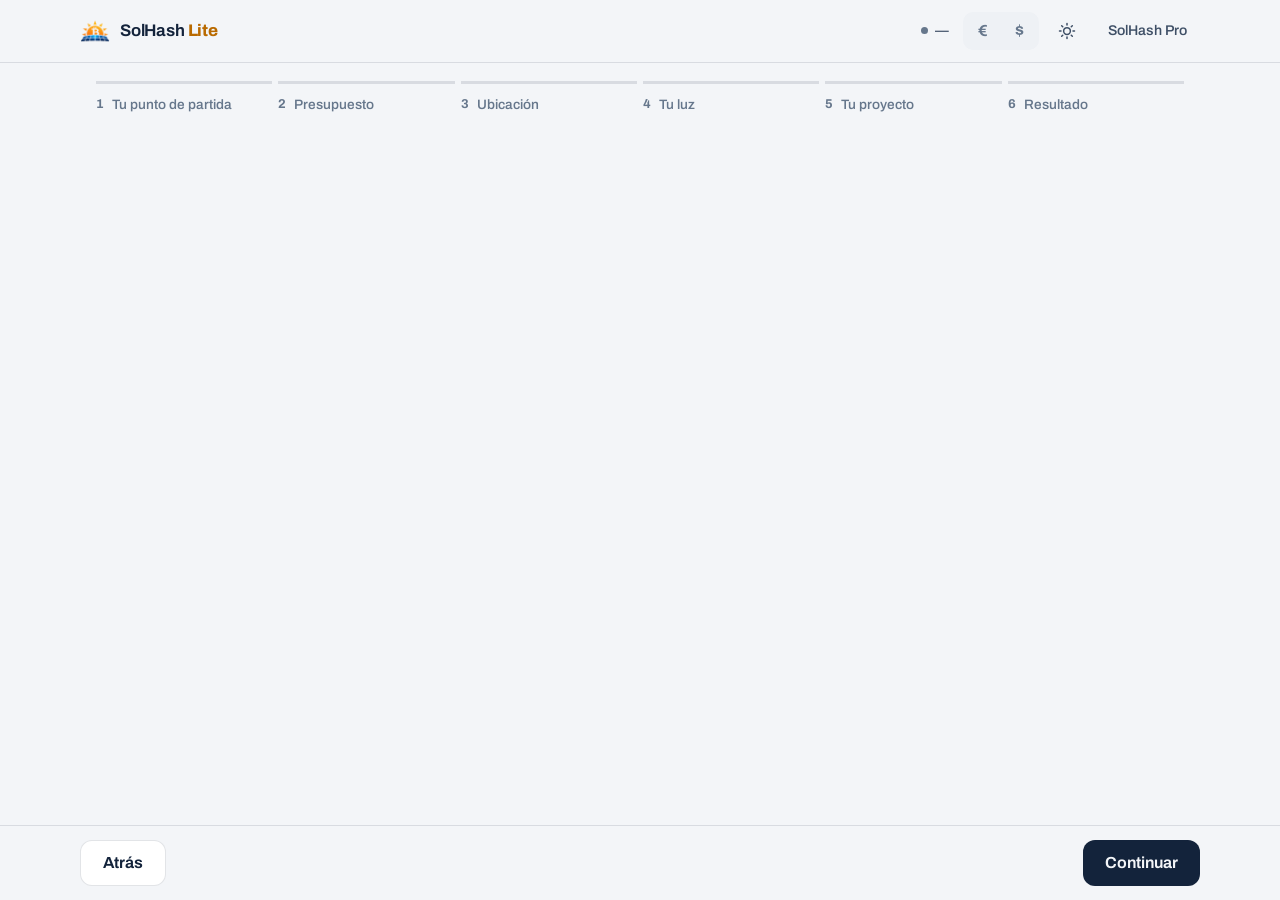
==== commit d894113a: "Resultado como informe y logo ligero - Héroe único: veredicto, reloj de 24 h y lo que genera en una " ====
--- a/index.html
+++ b/index.html
@@ -9,7 +9,8 @@
     <meta property="og:description" content="Calculadora gratuita de minería de Bitcoin con energía solar, de Marcos Reviews.">
     <meta property="og:image" content="https://solhash-lite.vercel.app/assets/logo-solhash.png">
     <meta property="og:url" content="https://solhash-lite.vercel.app/">
-    <link rel="icon" href="assets/logo-solhash.png">
+    <link rel="icon" type="image/png" href="assets/mark-64.png">
+    <link rel="apple-touch-icon" href="assets/mark-180.png">
     <script>(function(){try{var t=localStorage.getItem('solhash_theme');if(t)document.documentElement.setAttribute('data-theme',t);}catch(e){}})()</script>
     <link rel="preconnect" href="https://fonts.googleapis.com">
     <link rel="preconnect" href="https://fonts.gstatic.com" crossorigin>
@@ -22,7 +23,7 @@
 
     <header class="bar">
         <a class="brand" href="./" aria-label="SolHash Lite, inicio">
-            <img src="assets/logo-solhash.png" alt="" width="30" height="30">
+            <img src="assets/mark-64.png" alt="" width="30" height="30">
             <span>SolHash <b>Lite</b></span>
         </a>
         <div class="bar-right">
--- a/v2.css
+++ b/v2.css
@@ -23,6 +23,7 @@
     --sun: #f29a1f;
     --sun-ink: #b96a00;
     --sun-soft: rgba(242, 154, 31, 0.12);
+    --sun-ring: rgba(242, 154, 31, 0.22);
     --batt: #2bb38a;
     --g-valle: #8ea3bd;
     --g-llano: #5d7698;
@@ -137,7 +138,7 @@
     transition: border-color 0.15s, background 0.15s;
 }
 .tile:hover { border-color: var(--line-strong); }
-.tile.sel { border-color: var(--sun); background: linear-gradient(var(--sun-soft), var(--sun-soft)), var(--surface); }
+.tile.sel { border-color: var(--sun); box-shadow: 0 0 0 3px var(--sun-ring); }
 .tile svg { width: 40px; height: 40px; margin-bottom: 8px; fill: none; stroke: var(--ink); stroke-width: 2; stroke-linecap: round; stroke-linejoin: round; }
 .tile svg .fill { fill: var(--sun-soft); stroke: var(--sun-ink); }
 .tile.sel svg .fill { fill: var(--sun); stroke: var(--sun-ink); }
@@ -170,7 +171,7 @@
 }
 .chips button small { color: var(--muted); font-weight: 450; font-size: 0.8rem; }
 .chips button:hover { border-color: var(--line-strong); }
-.chips button.sel { border-color: var(--sun); background: linear-gradient(var(--sun-soft), var(--sun-soft)), var(--surface); }
+.chips button.sel { border-color: var(--sun); box-shadow: 0 0 0 3px var(--sun-ring); }
 
 details.more { margin-top: 22px; border-top: 1px solid var(--line); padding-top: 14px; }
 details.more > summary { cursor: pointer; font-weight: 600; color: var(--text-2); list-style: none; display: flex; align-items: center; gap: 8px; }
@@ -203,7 +204,7 @@
     background: var(--surface); border: 1.5px solid var(--line); border-radius: var(--radius);
 }
 .rec:hover { border-color: var(--line-strong); }
-.rec.sel { border-color: var(--sun); background: linear-gradient(var(--sun-soft), var(--sun-soft)), var(--surface); }
+.rec.sel { border-color: var(--sun); box-shadow: 0 0 0 3px var(--sun-ring); }
 .rec .tag { align-self: flex-start; font-size: 0.78rem; font-weight: 650; padding: 3px 9px; border-radius: 999px; background: var(--surface-2); color: var(--text-2); }
 .rec:first-child .tag { background: var(--sun); color: #2a1700; }
 .rec b { font-size: 1.02rem; line-height: 1.3; }
@@ -253,10 +254,9 @@
 .summary button svg { width: 13px; height: 13px; stroke: var(--muted); fill: none; stroke-width: 2; }
 
 .hero {
-    display: grid; grid-template-columns: minmax(0, 1.2fr) minmax(0, 1fr); gap: 28px; align-items: center;
-    padding: 32px; background: var(--hero); color: var(--hero-text); border-radius: 22px;
-}
-.hero .kicker { color: var(--hero-soft); font-weight: 550; margin: 0 0 6px; }
+    display: grid; grid-template-columns: minmax(0, 1.15fr) minmax(0, 1fr); gap: 8px 40px; align-items: center;
+    padding: 40px 40px 0; background: var(--hero); color: var(--hero-text); border-radius: 22px; overflow: hidden;
+}
 .hero h1 { font-size: clamp(1.9rem, 4vw, 2.6rem); }
 .verdict-good { color: #5ff0b0; }
 .verdict-mid { color: #ffc56b; }
@@ -264,21 +264,28 @@
 .hero-num { margin: 22px 0 4px; font-size: clamp(3.4rem, 8vw, 5.4rem); font-weight: 780; line-height: 0.95; letter-spacing: -0.035em; }
 .hero-num small { font-size: 0.32em; font-weight: 550; letter-spacing: 0; margin-left: 8px; color: var(--hero-soft); font-stretch: 100%; }
 .hero-sub { color: var(--hero-soft); margin: 0 0 22px; max-width: 30em; }
-.hero-stats { display: grid; grid-template-columns: repeat(3, minmax(0, 1fr)); border-top: 1px solid var(--hero-line); padding-top: 16px; gap: 16px; }
+.hero-stats { display: flex; flex-wrap: wrap; gap: 16px 40px; }
 .hero-stats span { display: block; color: var(--hero-soft); font-size: 0.85rem; }
 .hero-stats b { font-size: 1.3rem; font-weight: 700; font-stretch: 110%; }
-.ring-wrap { display: flex; flex-direction: column; align-items: center; gap: 12px; }
-.ring { width: 100%; max-width: 330px; height: auto; display: block; }
+.ring-wrap { display: flex; flex-direction: column; align-items: center; gap: 10px; margin: 0; }
+.ring-wrap figcaption { color: var(--hero-soft); font-size: 0.85rem; text-align: center; max-width: 24em; }
+.ring { width: 100%; max-width: 360px; height: auto; display: block; }
 .ring text { font-family: var(--font); }
 .legend { display: flex; flex-wrap: wrap; justify-content: center; gap: 6px 14px; font-size: 0.82rem; color: var(--hero-soft); }
 .legend i { display: inline-block; width: 10px; height: 10px; border-radius: 3px; margin-right: 6px; vertical-align: -1px; }
 
 .actions { display: flex; flex-wrap: wrap; gap: 10px; margin: 18px 0 8px; }
 
-.grid { display: grid; grid-template-columns: repeat(2, minmax(0, 1fr)); gap: 16px; margin-top: 16px; }
-.card { background: var(--surface); border: 1px solid var(--line); border-radius: var(--radius); padding: 24px; min-width: 0; }
-.card.full { grid-column: 1 / -1; }
-.card > p.what { color: var(--muted); font-size: 0.92rem; margin: 4px 0 18px; max-width: 46em; }
+.grid { margin-top: 28px; }
+.card {
+    display: grid; grid-template-columns: minmax(0, 17rem) minmax(0, 1fr); column-gap: 56px; align-items: start;
+    padding: 36px 0; border-top: 1px solid var(--line); min-width: 0;
+}
+.card-head, .card-body { min-width: 0; }
+.card-head p.what { color: var(--muted); font-size: 0.92rem; margin: 8px 0 0; }
+.card-body p.after { color: var(--text-2); font-size: 0.92rem; margin: 16px 0 0; }
+.card-body > :first-child { margin-top: 0; }
+.card.pro-card { margin-top: 12px; align-items: center; padding: 32px; border: 1.5px solid var(--sun); border-radius: var(--radius); }
 
 .money { display: flex; flex-wrap: wrap; align-items: baseline; gap: 6px 14px; margin-bottom: 18px; }
 .money div span { display: block; color: var(--muted); font-size: 0.82rem; }
@@ -337,9 +344,10 @@
 
 /* ── Móvil ──────────────────────────────────────────────────────────── */
 @media (max-width: 860px) {
-    .hero { grid-template-columns: 1fr; padding: 24px 20px; }
-    .ring { max-width: 280px; }
-    .grid { grid-template-columns: 1fr; }
+    .hero { grid-template-columns: 1fr; padding: 28px 20px 0; }
+    .ring { max-width: 300px; }
+    .card { grid-template-columns: 1fr; padding: 28px 0; }
+    .card-head p.what { margin: 6px 0 18px; }
     .recs { grid-template-columns: 1fr; }
 }
 @media (max-width: 600px) {
@@ -354,9 +362,7 @@
     .detail { padding: 18px 16px; }
     .range output { min-width: 92px; font-size: 1.05rem; }
     .grid3, .kvs, .budget-grid { grid-template-columns: 1fr; }
-    .hero-stats { grid-template-columns: 1fr 1fr; }
-    .hero-stats div:last-child { grid-column: 1 / -1; }
-    .card { padding: 20px 16px; }
+    .card.pro-card { padding: 22px 18px; }
     .compare { grid-template-columns: 1fr; }
     .compare .vs { text-align: center; }
     .nav-hint { display: none; }
@@ -412,7 +418,7 @@
     background: var(--sun-soft); color: var(--sun-ink); font-size: 0.72rem; font-weight: 700; letter-spacing: 0.02em; white-space: nowrap;
 }
 .bill-cta.locked svg { stroke: var(--muted); }
-.pro-card { border-color: var(--sun); background: linear-gradient(var(--sun-soft), var(--sun-soft)), var(--surface); }
+.pro-card { background: var(--surface); }
 .pro-list { margin: 0 0 20px; padding-left: 1.2em; color: var(--text-2); }
 .pro-list li { margin: 6px 0; }
 .bill-privacy { margin-top: 10px; }
@@ -454,8 +460,11 @@
 .cur-seg button.sel { background: var(--surface); color: var(--text); box-shadow: 0 1px 2px rgba(19, 35, 59, 0.15); }
 
 /* Lo que genera */
-.gen { margin-top: 16px; padding: 24px; background: var(--surface); border: 1.5px solid var(--sun); border-radius: var(--radius); }
-.gen h2 { margin-bottom: 16px; }
+.gen { grid-column: 1 / -1; margin: 28px -40px 0; padding: 26px 40px 28px; background: rgba(255, 255, 255, 0.05); border-top: 1px solid var(--hero-line); --line: var(--hero-line); --muted: var(--hero-soft); }
+.gen h2 { margin-bottom: 18px; font-size: 1.05rem; }
+.gen .gen-btc { color: #ffb347; }
+.gen .good { color: #5ff0b0; }
+.gen .bad { color: #ff9b8f; }
 .gen-grid { display: grid; grid-template-columns: repeat(3, minmax(0, 1fr)); gap: 0; }
 .gen-col { display: flex; flex-direction: column; gap: 4px; padding: 0 20px; border-left: 1px solid var(--line); }
 .gen-col:first-child { padding-left: 0; border-left: 0; }
@@ -467,8 +476,11 @@
 .gen-net { font-weight: 650; font-size: 0.92rem; }
 .gen .help { margin-top: 16px; }
 @media (max-width: 700px) {
-    .gen { padding: 20px 16px; }
-    .gen-grid { grid-template-columns: 1fr; gap: 16px; }
-    .gen-col { padding: 16px 0 0; border-left: 0; border-top: 1px solid var(--line); }
+    .gen { margin: 24px -20px 0; padding: 22px 20px 24px; }
+    .gen-grid { grid-template-columns: 1fr; gap: 14px; }
+    .gen-col { display: grid; grid-template-columns: minmax(0, 1fr) auto; column-gap: 12px; padding: 14px 0 0; border-left: 0; border-top: 1px solid var(--line); text-align: right; }
+    .gen-col > * { grid-column: 2; }
+    .gen-col > .gen-when { grid-column: 1; grid-row: 1 / span 4; text-align: left; }
+    .gen-btc { margin-top: 0; font-size: 1.25rem; }
     .gen-col:first-child { padding-top: 0; border-top: 0; }
 }
